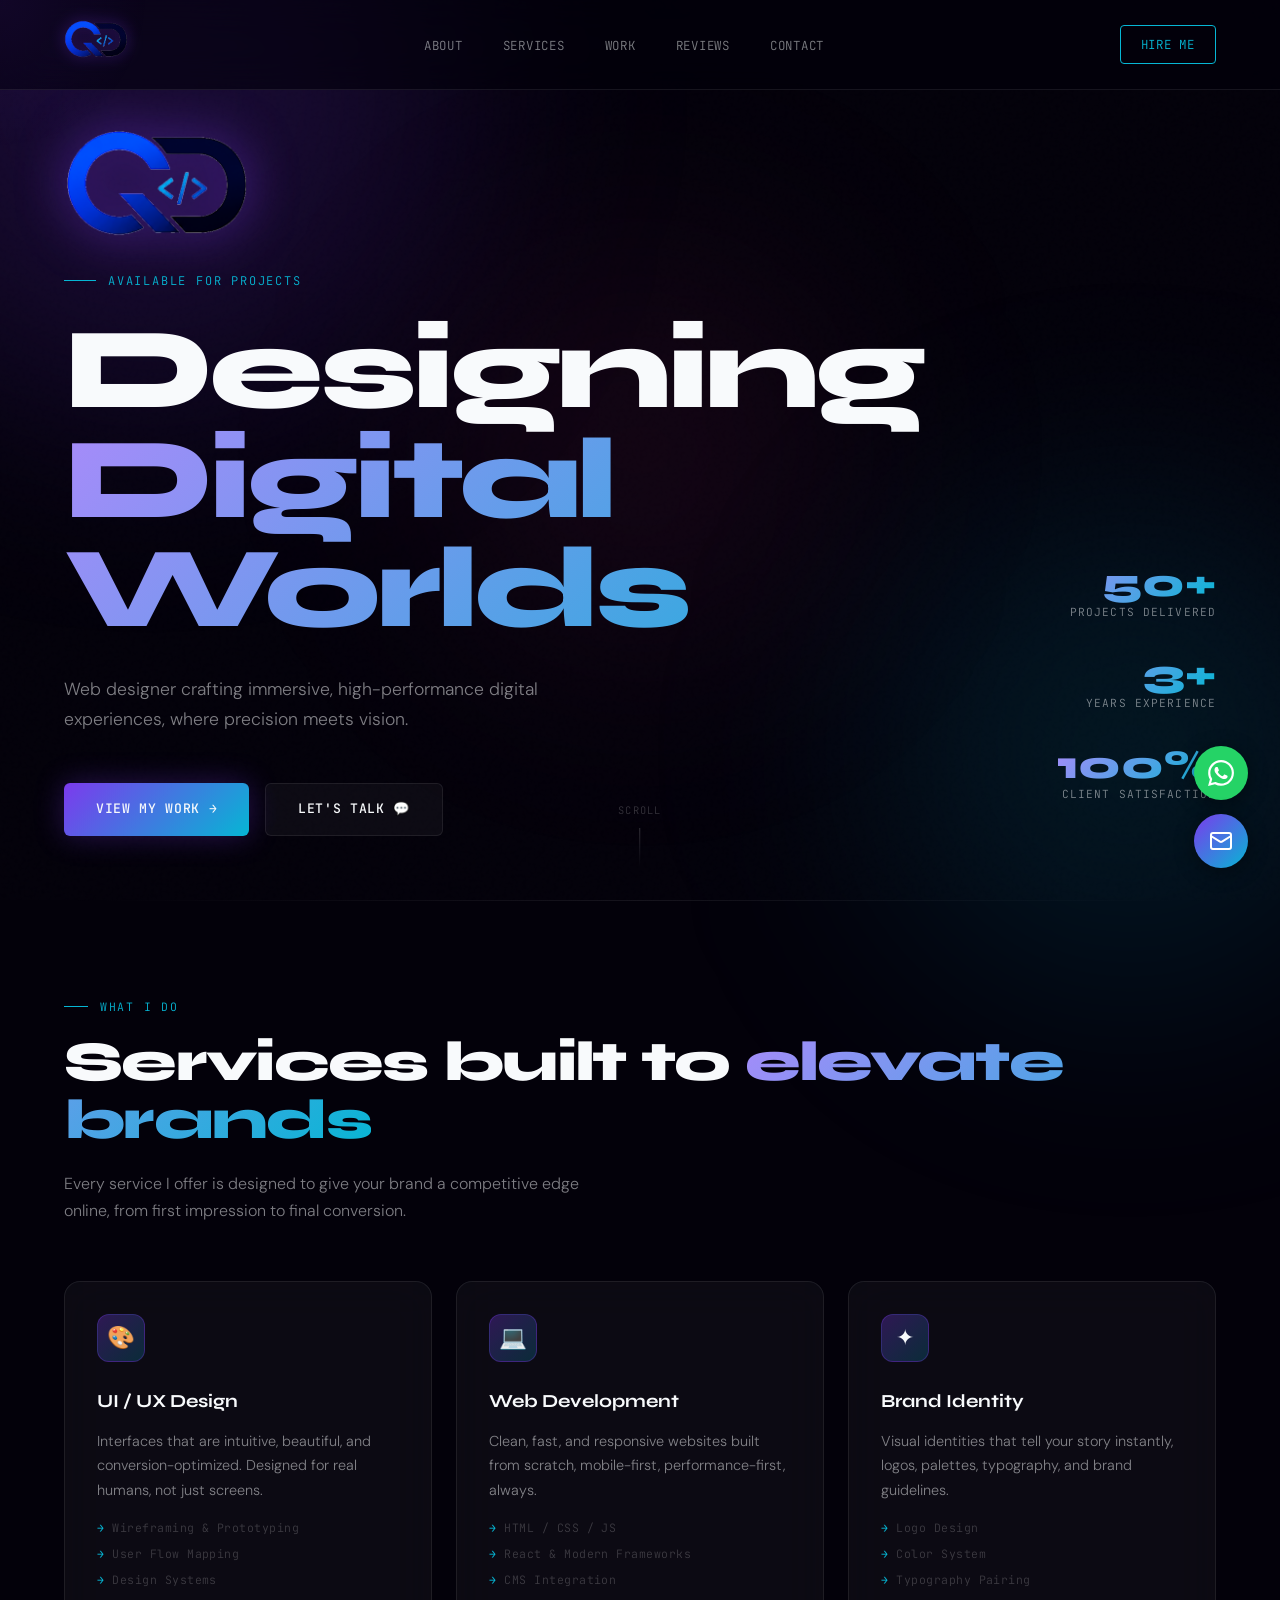
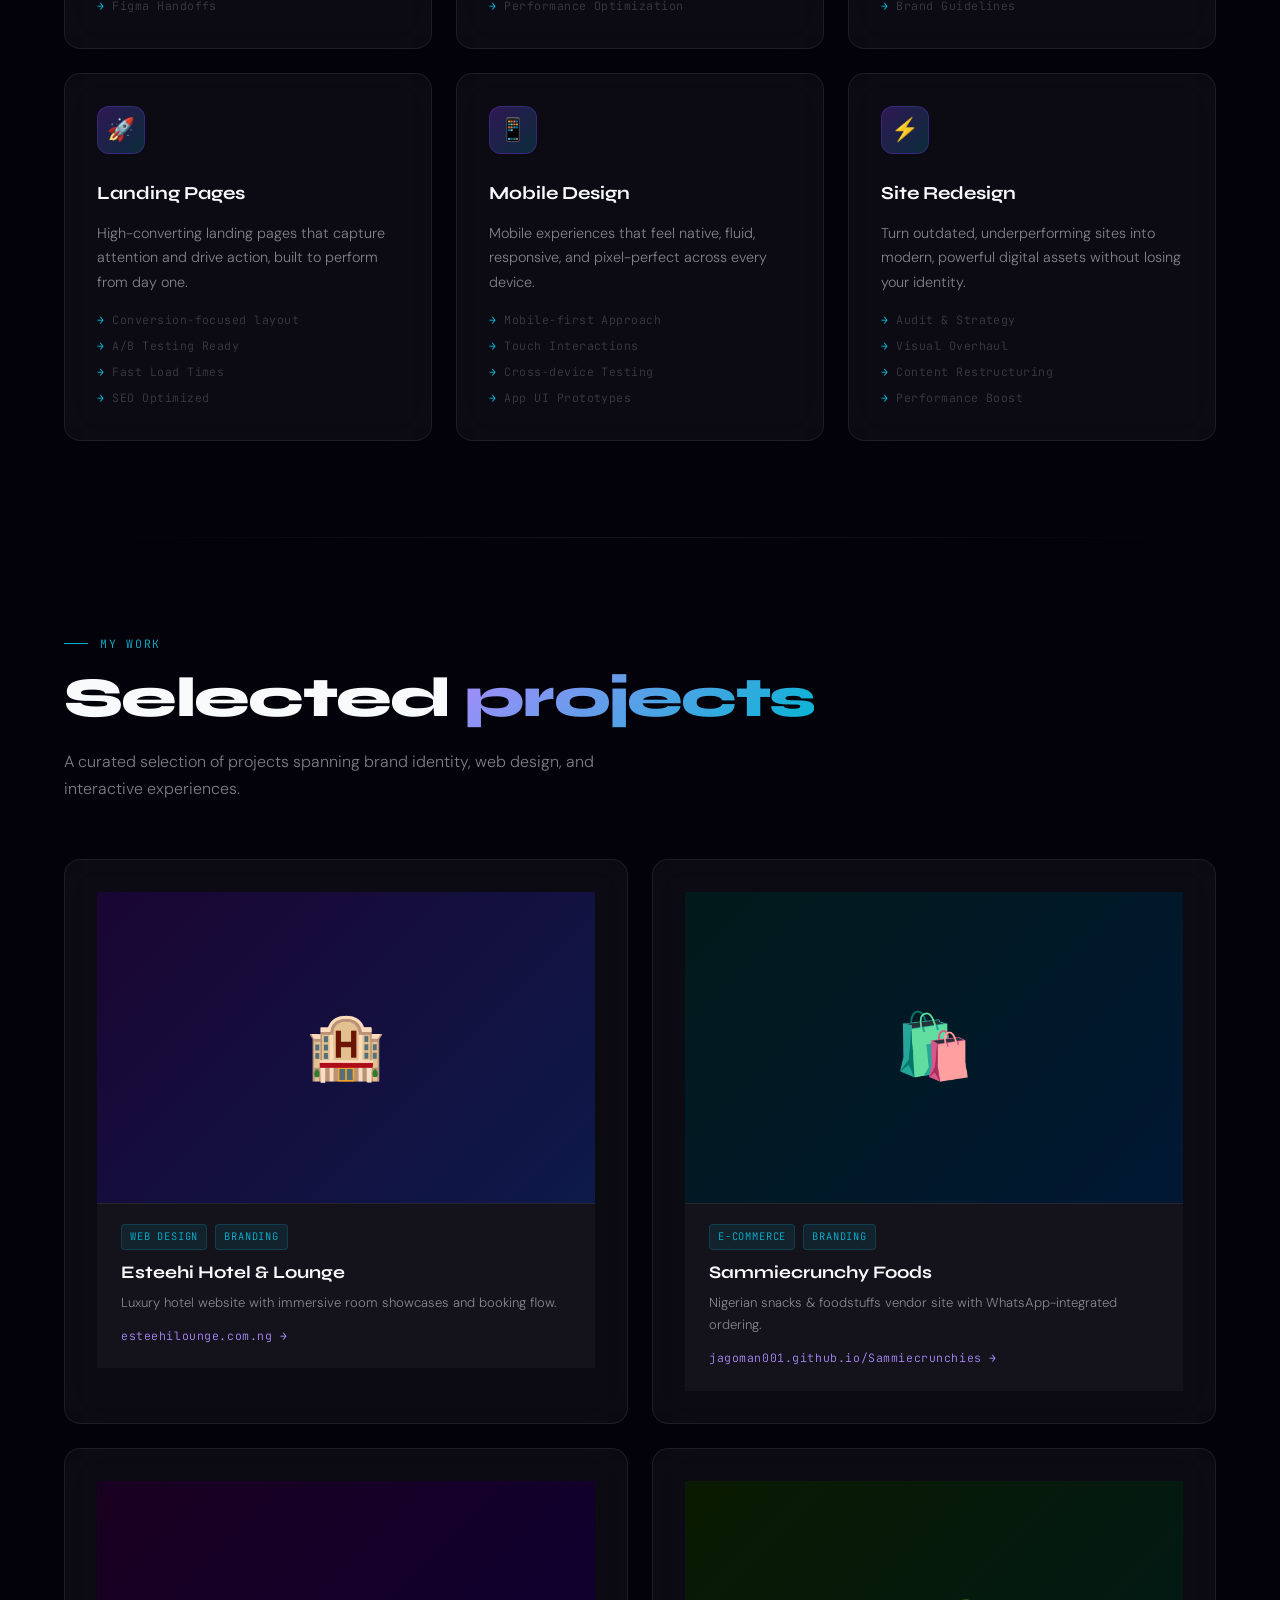
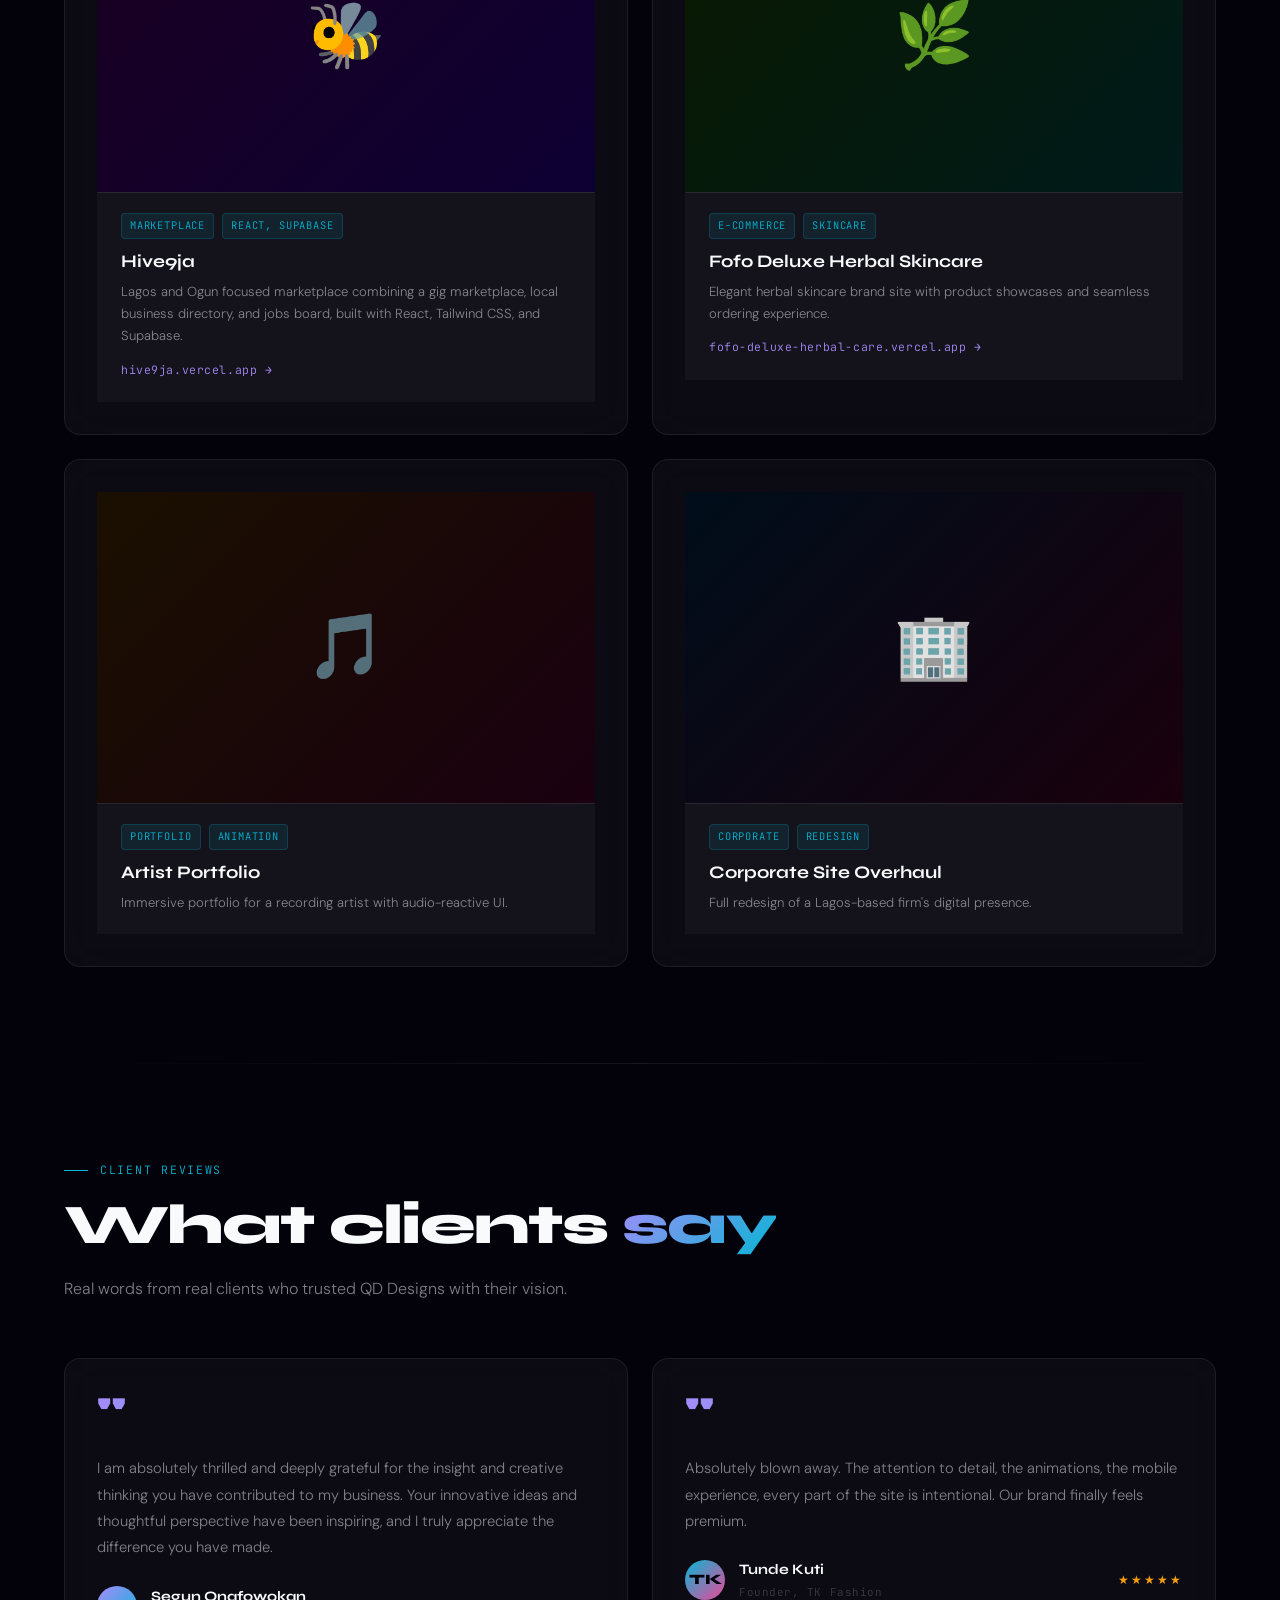
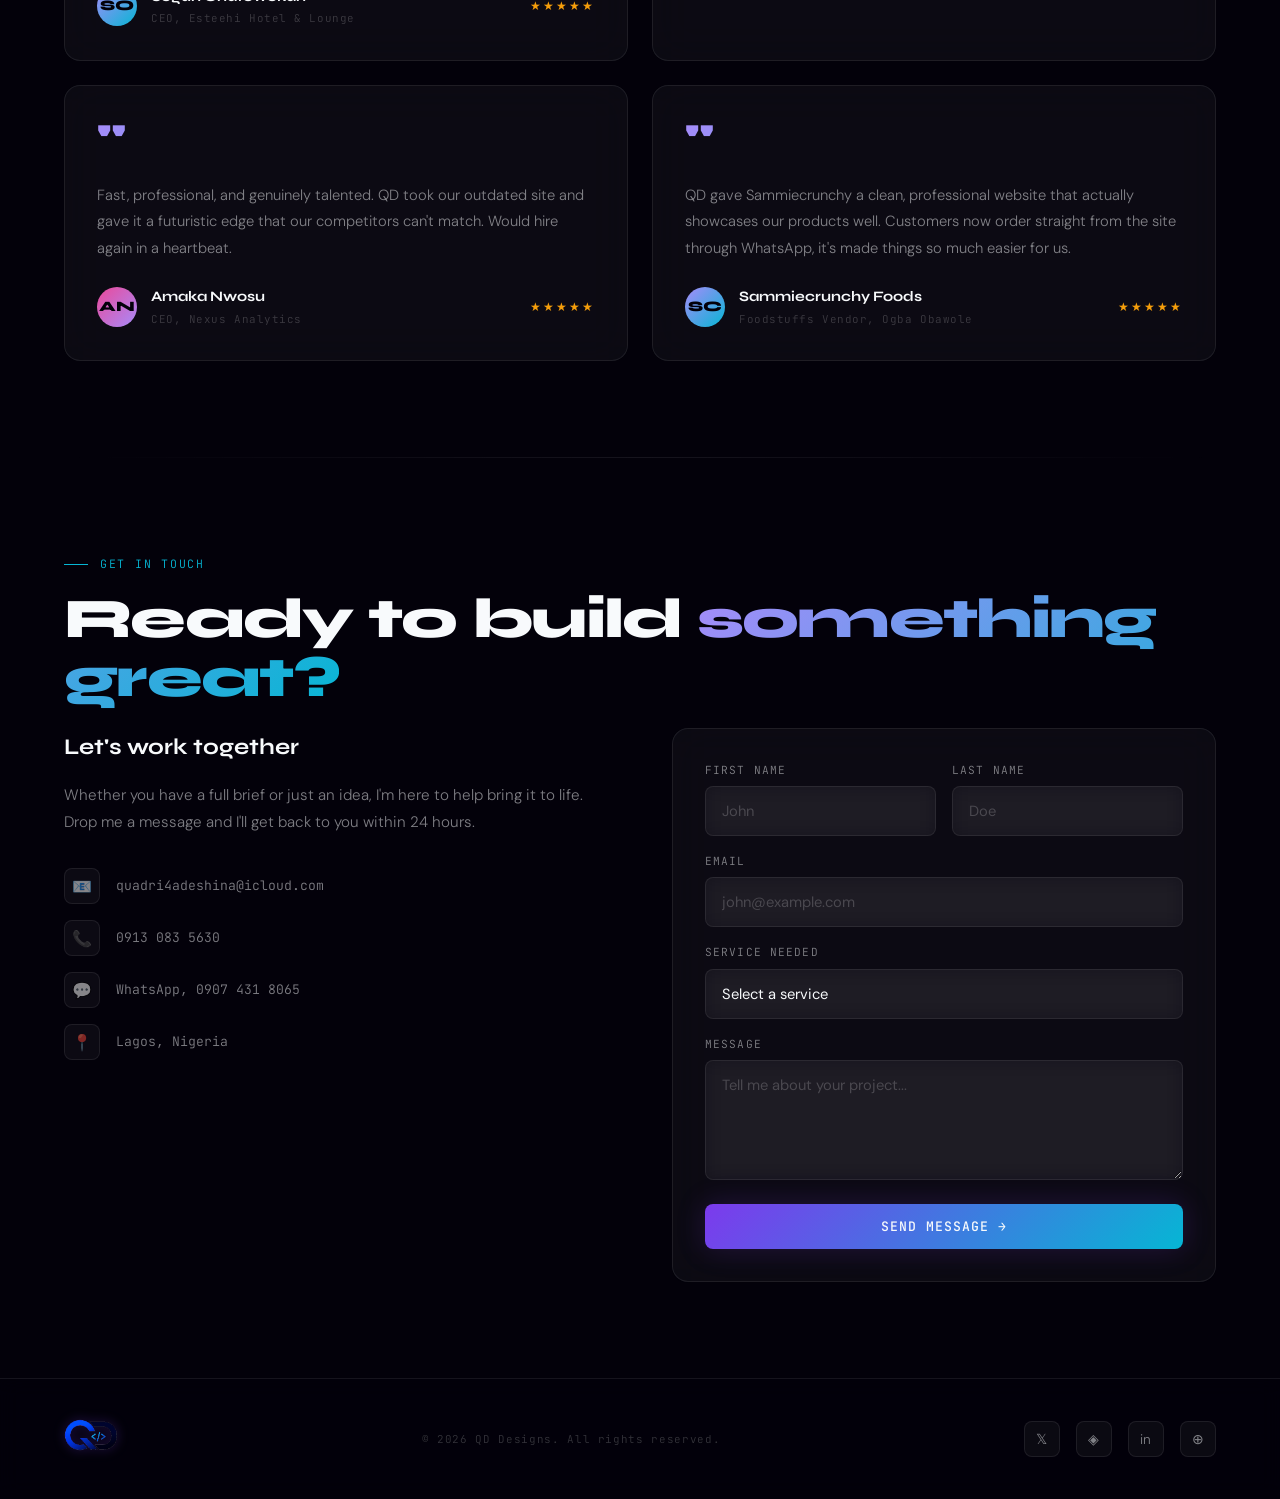
==== index.html @ 710a85cd "Add files via upload" ====
<!DOCTYPE html>
<html lang="en">
<head>
<meta charset="UTF-8"/>
<meta name="viewport" content="width=device-width, initial-scale=1.0"/>
<title>QD Designs, Web Designer</title>
<link rel="preconnect" href="https://fonts.googleapis.com"/>
<link rel="preconnect" href="https://fonts.gstatic.com" crossorigin/>
<link href="https://fonts.googleapis.com/css2?family=Syne:wght@400;600;700;800&family=DM+Sans:ital,wght@0,300;0,400;0,500;1,300&family=JetBrains+Mono:wght@400;500&display=swap" rel="stylesheet"/>

<style>
  :root {
    --void: #03010a;
    --deep: #0d0820;
    --glass: rgba(255,255,255,0.04);
    --glass-border: rgba(255,255,255,0.08);
    --glass-hover: rgba(255,255,255,0.08);
    --violet: #7c3aed;
    --violet-light: #a78bfa;
    --cyan: #06b6d4;
    --cyan-glow: rgba(6,182,212,0.3);
    --pink: #ec4899;
    --white: #f8fafc;
    --muted: rgba(248,250,252,0.5);
    --faint: rgba(248,250,252,0.2);
    --display: 'Syne', sans-serif;
    --body: 'DM Sans', sans-serif;
    --mono: 'JetBrains Mono', monospace;
  }

  *, *::before, *::after { box-sizing: border-box; margin: 0; padding: 0; }

  html { scroll-behavior: smooth; }

  body {
    background: var(--void);
    color: var(--white);
    font-family: var(--body);
    font-weight: 300;
    line-height: 1.7;
    overflow-x: hidden;
  }

  /* ── NOISE OVERLAY ── */
  body::before {
    content: '';
    position: fixed;
    inset: 0;
    background-image: url("data:image/svg+xml,%3Csvg viewBox='0 0 256 256' xmlns='http://www.w3.org/2000/svg'%3E%3Cfilter id='noise'%3E%3CfeTurbulence type='fractalNoise' baseFrequency='0.9' numOctaves='4' stitchTiles='stitch'/%3E%3C/filter%3E%3Crect width='100%25' height='100%25' filter='url(%23noise)' opacity='0.04'/%3E%3C/svg%3E");
    pointer-events: none;
    z-index: 0;
    opacity: 0.4;
  }

  /* ── AMBIENT ORBS ── */
  .orb {
    position: fixed;
    border-radius: 50%;
    filter: blur(120px);
    pointer-events: none;
    z-index: 0;
    animation: drift 20s ease-in-out infinite alternate;
  }
  .orb-1 { width: 600px; height: 600px; background: rgba(124,58,237,0.18); top: -200px; left: -150px; animation-delay: 0s; }
  .orb-2 { width: 500px; height: 500px; background: rgba(6,182,212,0.12); bottom: -100px; right: -100px; animation-delay: -7s; }
  .orb-3 { width: 400px; height: 400px; background: rgba(236,72,153,0.08); top: 50%; left: 50%; transform: translate(-50%,-50%); animation-delay: -14s; }

  @keyframes drift {
    0% { transform: translate(0,0) scale(1); }
    100% { transform: translate(40px, 60px) scale(1.08); }
  }

  /* ── NAV ── */
  nav {
    position: fixed;
    top: 0; left: 0; right: 0;
    z-index: 100;
    padding: 1.25rem 4rem;
    display: flex;
    align-items: center;
    justify-content: space-between;
    background: rgba(3,1,10,0.6);
    backdrop-filter: blur(20px);
    -webkit-backdrop-filter: blur(20px);
    border-bottom: 1px solid var(--glass-border);
    transition: background 0.3s;
  }

  .nav-logo {
    font-family: var(--display);
    font-weight: 800;
    font-size: 1.3rem;
    letter-spacing: -0.02em;
    background: linear-gradient(135deg, var(--violet-light), var(--cyan));
    -webkit-background-clip: text;
    -webkit-text-fill-color: transparent;
    background-clip: text;
  }

  .nav-links {
    display: flex;
    gap: 2.5rem;
    list-style: none;
  }

  .nav-links a {
    font-family: var(--mono);
    font-size: 0.78rem;
    color: var(--muted);
    text-decoration: none;
    letter-spacing: 0.06em;
    text-transform: uppercase;
    transition: color 0.2s;
    position: relative;
  }

  .nav-links a::after {
    content: '';
    position: absolute;
    bottom: -4px; left: 0; right: 0;
    height: 1px;
    background: var(--cyan);
    transform: scaleX(0);
    transition: transform 0.25s;
  }

  .nav-links a:hover { color: var(--white); }
  .nav-links a:hover::after { transform: scaleX(1); }

  .nav-cta {
    font-family: var(--mono);
    font-size: 0.78rem;
    letter-spacing: 0.06em;
    text-transform: uppercase;
    color: var(--cyan);
    border: 1px solid var(--cyan);
    padding: 0.5rem 1.25rem;
    border-radius: 4px;
    text-decoration: none;
    transition: background 0.2s, color 0.2s;
  }

  .nav-cta:hover { background: var(--cyan); color: var(--void); }

  .nav-hamburger { display: none; flex-direction: column; gap: 5px; cursor: pointer; }
  .nav-hamburger span { display: block; width: 24px; height: 2px; background: var(--white); border-radius: 2px; transition: 0.3s; }

  /* ── MOBILE NAV ── */
  .mobile-menu {
    display: none;
    position: fixed;
    inset: 0;
    background: rgba(3,1,10,0.97);
    backdrop-filter: blur(30px);
    z-index: 99;
    flex-direction: column;
    align-items: center;
    justify-content: center;
    gap: 2.5rem;
  }

  .mobile-menu.open { display: flex; }

  .mobile-menu a {
    font-family: var(--display);
    font-size: 2rem;
    font-weight: 700;
    color: var(--white);
    text-decoration: none;
    letter-spacing: -0.02em;
    transition: color 0.2s;
  }

  .mobile-menu a:hover { color: var(--cyan); }

  .mobile-close {
    position: absolute;
    top: 1.5rem; right: 2rem;
    font-size: 2rem;
    color: var(--muted);
    cursor: pointer;
    background: none;
    border: none;
    font-family: var(--body);
  }

  /* ── HERO ── */
  #hero {
    position: relative;
    min-height: 100vh;
    display: flex;
    align-items: center;
    padding: 8rem 4rem 4rem;
    z-index: 1;
  }

  .hero-inner {
    max-width: 1200px;
    margin: 0 auto;
    width: 100%;
  }

  .hero-eyebrow {
    font-family: var(--mono);
    font-size: 0.75rem;
    letter-spacing: 0.15em;
    text-transform: uppercase;
    color: var(--cyan);
    margin-bottom: 1.5rem;
    display: flex;
    align-items: center;
    gap: 0.75rem;
    opacity: 0;
    animation: fadeUp 0.8s 0.2s forwards;
  }

  .hero-eyebrow::before {
    content: '';
    display: block;
    width: 32px; height: 1px;
    background: var(--cyan);
  }

  .hero-title {
    font-family: var(--display);
    font-size: clamp(3.5rem, 9vw, 8rem);
    font-weight: 800;
    line-height: 0.95;
    letter-spacing: -0.04em;
    margin-bottom: 2rem;
    opacity: 0;
    animation: fadeUp 0.8s 0.4s forwards;
  }

  .hero-title .line-1 { display: block; color: var(--white); }
  .hero-title .line-2 {
    display: block;
    background: linear-gradient(135deg, var(--violet-light) 0%, var(--cyan) 50%, var(--pink) 100%);
    -webkit-background-clip: text;
    -webkit-text-fill-color: transparent;
    background-clip: text;
    background-size: 200% auto;
    animation: gradShift 4s ease-in-out infinite alternate, fadeUp 0.8s 0.4s forwards;
  }

  @keyframes gradShift {
    0% { background-position: 0% 50%; }
    100% { background-position: 100% 50%; }
  }

  .hero-sub {
    font-size: 1.1rem;
    color: var(--muted);
    max-width: 520px;
    margin-bottom: 3rem;
    font-weight: 300;
    opacity: 0;
    animation: fadeUp 0.8s 0.6s forwards;
  }

  .hero-actions {
    display: flex;
    gap: 1rem;
    flex-wrap: wrap;
    opacity: 0;
    animation: fadeUp 0.8s 0.8s forwards;
  }

  .btn-primary {
    display: inline-flex;
    align-items: center;
    gap: 0.5rem;
    padding: 0.875rem 2rem;
    background: linear-gradient(135deg, var(--violet), var(--cyan));
    color: var(--white);
    font-family: var(--mono);
    font-size: 0.82rem;
    font-weight: 500;
    letter-spacing: 0.05em;
    text-transform: uppercase;
    text-decoration: none;
    border-radius: 6px;
    position: relative;
    overflow: hidden;
    transition: transform 0.2s, box-shadow 0.2s;
    box-shadow: 0 0 30px rgba(124,58,237,0.3);
  }

  .btn-primary:hover {
    transform: translateY(-2px);
    box-shadow: 0 0 50px rgba(124,58,237,0.5);
  }

  .btn-secondary {
    display: inline-flex;
    align-items: center;
    gap: 0.5rem;
    padding: 0.875rem 2rem;
    background: var(--glass);
    color: var(--white);
    font-family: var(--mono);
    font-size: 0.82rem;
    font-weight: 500;
    letter-spacing: 0.05em;
    text-transform: uppercase;
    text-decoration: none;
    border-radius: 6px;
    border: 1px solid var(--glass-border);
    backdrop-filter: blur(10px);
    transition: background 0.2s, border-color 0.2s, transform 0.2s;
  }

  .btn-secondary:hover {
    background: var(--glass-hover);
    border-color: var(--violet-light);
    transform: translateY(-2px);
  }

  /* Hero stats */
  .hero-stats {
    position: absolute;
    right: 4rem;
    bottom: 6rem;
    display: flex;
    flex-direction: column;
    gap: 2rem;
    opacity: 0;
    animation: fadeUp 0.8s 1s forwards;
  }

  .stat {
    text-align: right;
  }

  .stat-number {
    font-family: var(--display);
    font-size: 2.5rem;
    font-weight: 800;
    line-height: 1;
    background: linear-gradient(135deg, var(--violet-light), var(--cyan));
    -webkit-background-clip: text;
    -webkit-text-fill-color: transparent;
    background-clip: text;
  }

  .stat-label {
    font-family: var(--mono);
    font-size: 0.7rem;
    letter-spacing: 0.1em;
    text-transform: uppercase;
    color: var(--muted);
  }

  /* Scroll indicator */
  .scroll-hint {
    position: absolute;
    bottom: 2rem;
    left: 50%;
    transform: translateX(-50%);
    display: flex;
    flex-direction: column;
    align-items: center;
    gap: 0.5rem;
    font-family: var(--mono);
    font-size: 0.65rem;
    letter-spacing: 0.12em;
    text-transform: uppercase;
    color: var(--faint);
    animation: bounce 2s ease-in-out infinite;
  }

  .scroll-hint::after {
    content: '';
    width: 1px;
    height: 40px;
    background: linear-gradient(to bottom, var(--faint), transparent);
  }

  @keyframes bounce {
    0%, 100% { transform: translateX(-50%) translateY(0); }
    50% { transform: translateX(-50%) translateY(6px); }
  }

  @keyframes fadeUp {
    from { opacity: 0; transform: translateY(24px); }
    to { opacity: 1; transform: translateY(0); }
  }

  /* ── SECTION BASE ── */
  section {
    position: relative;
    z-index: 1;
    padding: 6rem 4rem;
  }

  .section-inner {
    max-width: 1200px;
    margin: 0 auto;
  }

  .section-label {
    font-family: var(--mono);
    font-size: 0.72rem;
    letter-spacing: 0.15em;
    text-transform: uppercase;
    color: var(--cyan);
    margin-bottom: 1rem;
    display: flex;
    align-items: center;
    gap: 0.75rem;
  }

  .section-label::before {
    content: '';
    display: block;
    width: 24px; height: 1px;
    background: var(--cyan);
  }

  .section-title {
    font-family: var(--display);
    font-size: clamp(2rem, 5vw, 3.5rem);
    font-weight: 800;
    line-height: 1.05;
    letter-spacing: -0.03em;
    margin-bottom: 1.25rem;
  }

  .section-title span {
    background: linear-gradient(135deg, var(--violet-light), var(--cyan));
    -webkit-background-clip: text;
    -webkit-text-fill-color: transparent;
    background-clip: text;
  }

  .section-desc {
    color: var(--muted);
    max-width: 540px;
    font-size: 1rem;
    margin-bottom: 3.5rem;
  }

  /* ── GLASS CARD ── */
  .glass-card {
    background: var(--glass);
    border: 1px solid var(--glass-border);
    border-radius: 16px;
    backdrop-filter: blur(20px);
    -webkit-backdrop-filter: blur(20px);
    padding: 2rem;
    transition: border-color 0.3s, transform 0.3s, box-shadow 0.3s;
  }

  .glass-card:hover {
    border-color: rgba(124,58,237,0.4);
    transform: translateY(-4px);
    box-shadow: 0 20px 60px rgba(124,58,237,0.1);
  }

  /* ── ABOUT ── */
  #about .about-grid {
    display: grid;
    grid-template-columns: 1fr 1fr;
    gap: 4rem;
    align-items: center;
  }

  .about-visual {
    position: relative;
  }

  .about-frame {
    width: 100%;
    aspect-ratio: 4/5;
    border-radius: 20px;
    background: linear-gradient(135deg, rgba(124,58,237,0.2), rgba(6,182,212,0.1));
    border: 1px solid var(--glass-border);
    display: flex;
    align-items: center;
    justify-content: center;
    font-family: var(--display);
    font-size: 6rem;
    font-weight: 800;
    color: rgba(255,255,255,0.05);
    letter-spacing: -0.05em;
    position: relative;
    overflow: hidden;
  }

  .about-frame::before {
    content: '';
    position: absolute;
    inset: 0;
    background: linear-gradient(135deg, transparent 40%, rgba(124,58,237,0.1));
  }

  .about-frame-inner {
    position: relative;
    z-index: 1;
    text-align: center;
  }

  .about-frame-name {
    font-family: var(--display);
    font-size: 1.5rem;
    font-weight: 800;
    background: linear-gradient(135deg, var(--violet-light), var(--cyan));
    -webkit-background-clip: text;
    -webkit-text-fill-color: transparent;
    background-clip: text;
  }

  .about-frame-role {
    font-family: var(--mono);
    font-size: 0.72rem;
    color: var(--muted);
    letter-spacing: 0.1em;
    text-transform: uppercase;
    margin-top: 0.5rem;
  }

  .about-badge {
    position: absolute;
    bottom: -1rem; right: -1rem;
    background: linear-gradient(135deg, var(--violet), var(--cyan));
    border-radius: 12px;
    padding: 1rem 1.5rem;
    font-family: var(--display);
    font-weight: 700;
    font-size: 0.9rem;
    box-shadow: 0 10px 40px rgba(124,58,237,0.3);
  }

  .about-text p {
    color: var(--muted);
    margin-bottom: 1.25rem;
    font-size: 1rem;
  }

  .skills-grid {
    display: flex;
    flex-wrap: wrap;
    gap: 0.5rem;
    margin-top: 2rem;
  }

  .skill-tag {
    font-family: var(--mono);
    font-size: 0.72rem;
    letter-spacing: 0.06em;
    color: var(--violet-light);
    border: 1px solid rgba(167,139,250,0.3);
    border-radius: 4px;
    padding: 0.3rem 0.75rem;
    background: rgba(124,58,237,0.08);
    transition: background 0.2s, border-color 0.2s;
  }

  .skill-tag:hover {
    background: rgba(124,58,237,0.2);
    border-color: var(--violet-light);
  }

  /* ── SERVICES ── */
  #services .services-grid {
    display: grid;
    grid-template-columns: repeat(3, 1fr);
    gap: 1.5rem;
  }

  .service-card {
    padding: 2rem;
  }

  .service-icon {
    width: 48px; height: 48px;
    border-radius: 12px;
    background: linear-gradient(135deg, rgba(124,58,237,0.3), rgba(6,182,212,0.2));
    display: flex;
    align-items: center;
    justify-content: center;
    font-size: 1.4rem;
    margin-bottom: 1.5rem;
    border: 1px solid rgba(124,58,237,0.3);
  }

  .service-card h3 {
    font-family: var(--display);
    font-size: 1.15rem;
    font-weight: 700;
    margin-bottom: 0.75rem;
    color: var(--white);
  }

  .service-card p {
    color: var(--muted);
    font-size: 0.9rem;
    line-height: 1.7;
  }

  .service-card .service-list {
    list-style: none;
    margin-top: 1rem;
    display: flex;
    flex-direction: column;
    gap: 0.4rem;
  }

  .service-card .service-list li {
    font-family: var(--mono);
    font-size: 0.72rem;
    color: var(--faint);
    letter-spacing: 0.04em;
    display: flex;
    align-items: center;
    gap: 0.5rem;
  }

  .service-card .service-list li::before {
    content: '→';
    color: var(--cyan);
  }

  /* ── PROJECTS ── */
  #projects .projects-grid {
    display: grid;
    grid-template-columns: repeat(2, 1fr);
    gap: 1.5rem;
  }

  .project-card {
    border-radius: 16px;
    overflow: hidden;
    cursor: pointer;
    position: relative;
  }

  .project-thumb {
    width: 100%;
    aspect-ratio: 16/10;
    position: relative;
    overflow: hidden;
  }

  .project-thumb-bg {
    width: 100%;
    height: 100%;
    display: flex;
    align-items: center;
    justify-content: center;
    font-size: 4rem;
    transition: transform 0.4s ease;
  }

  .project-card:hover .project-thumb-bg {
    transform: scale(1.05);
  }

  .p1 { background: linear-gradient(135deg, #1a0533, #0d1a4a); }
  .p2 { background: linear-gradient(135deg, #001a1a, #001833); }
  .p3 { background: linear-gradient(135deg, #1a0020, #0d0033); }
  .p4 { background: linear-gradient(135deg, #0a1a00, #001a1a); }
  .p5 { background: linear-gradient(135deg, #1a1000, #1a0010); }
  .p6 { background: linear-gradient(135deg, #000d1a, #1a000d); }

  .project-overlay {
    position: absolute;
    inset: 0;
    background: linear-gradient(to top, rgba(3,1,10,0.95) 0%, transparent 60%);
    padding: 1.5rem;
    display: flex;
    flex-direction: column;
    justify-content: flex-end;
    opacity: 0;
    transition: opacity 0.3s;
  }

  .project-card:hover .project-overlay { opacity: 1; }

  .project-info {
    padding: 1.25rem 1.5rem;
    background: rgba(255,255,255,0.03);
    border-top: 1px solid var(--glass-border);
  }

  .project-tags {
    display: flex;
    gap: 0.5rem;
    flex-wrap: wrap;
    margin-bottom: 0.5rem;
  }

  .project-tag {
    font-family: var(--mono);
    font-size: 0.65rem;
    letter-spacing: 0.08em;
    text-transform: uppercase;
    color: var(--cyan);
    background: rgba(6,182,212,0.1);
    border: 1px solid rgba(6,182,212,0.2);
    border-radius: 4px;
    padding: 0.2rem 0.5rem;
  }

  .project-title {
    font-family: var(--display);
    font-size: 1.1rem;
    font-weight: 700;
    color: var(--white);
  }

  .project-desc {
    font-size: 0.82rem;
    color: var(--muted);
    margin-top: 0.25rem;
  }

  .project-link {
    display: inline-flex;
    align-items: center;
    gap: 0.4rem;
    margin-top: 0.75rem;
    font-family: var(--mono);
    font-size: 0.72rem;
    color: var(--violet-light);
    text-decoration: none;
    letter-spacing: 0.05em;
    transition: gap 0.2s;
  }

  .project-link:hover { gap: 0.75rem; }

  /* ── TESTIMONIALS ── */
  #testimonials .testi-grid {
    display: grid;
    grid-template-columns: repeat(2, 1fr);
    gap: 1.5rem;
  }

  .testi-card {
    padding: 2rem;
    position: relative;
  }

  .testi-quote {
    font-size: 3rem;
    line-height: 1;
    background: linear-gradient(135deg, var(--violet-light), var(--cyan));
    -webkit-background-clip: text;
    -webkit-text-fill-color: transparent;
    background-clip: text;
    margin-bottom: 1rem;
    font-family: var(--display);
    font-weight: 800;
  }

  .testi-text {
    font-size: 0.92rem;
    color: var(--muted);
    line-height: 1.8;
    margin-bottom: 1.5rem;
  }

  .testi-author {
    display: flex;
    align-items: center;
    gap: 0.875rem;
  }

  .testi-avatar {
    width: 40px; height: 40px;
    border-radius: 50%;
    display: flex;
    align-items: center;
    justify-content: center;
    font-family: var(--display);
    font-weight: 800;
    font-size: 0.9rem;
    color: var(--void);
    flex-shrink: 0;
  }

  .av1 { background: linear-gradient(135deg, var(--violet-light), var(--cyan)); }
  .av2 { background: linear-gradient(135deg, var(--cyan), var(--pink)); }
  .av3 { background: linear-gradient(135deg, var(--pink), var(--violet-light)); }

  .testi-name {
    font-family: var(--display);
    font-size: 0.9rem;
    font-weight: 700;
    color: var(--white);
  }

  .testi-role {
    font-family: var(--mono);
    font-size: 0.68rem;
    color: var(--faint);
    letter-spacing: 0.05em;
  }

  .stars {
    margin-left: auto;
    color: #f59e0b;
    font-size: 0.75rem;
    letter-spacing: 2px;
  }

  /* ── CONTACT ── */
  #contact .contact-grid {
    display: grid;
    grid-template-columns: 1fr 1fr;
    gap: 4rem;
    align-items: start;
  }

  .contact-info h3 {
    font-family: var(--display);
    font-size: 1.4rem;
    font-weight: 700;
    margin-bottom: 1rem;
  }

  .contact-info p {
    color: var(--muted);
    font-size: 0.95rem;
    line-height: 1.8;
    margin-bottom: 2rem;
  }

  .contact-links {
    display: flex;
    flex-direction: column;
    gap: 1rem;
  }

  .contact-link {
    display: flex;
    align-items: center;
    gap: 1rem;
    font-family: var(--mono);
    font-size: 0.82rem;
    color: var(--muted);
    text-decoration: none;
    transition: color 0.2s;
  }

  .contact-link:hover { color: var(--cyan); }

  .contact-link-icon {
    width: 36px; height: 36px;
    border-radius: 8px;
    background: var(--glass);
    border: 1px solid var(--glass-border);
    display: flex;
    align-items: center;
    justify-content: center;
    font-size: 1rem;
    flex-shrink: 0;
    transition: border-color 0.2s, background 0.2s;
  }

  .contact-link:hover .contact-link-icon {
    border-color: var(--cyan);
    background: rgba(6,182,212,0.1);
  }

  /* Form */
  .contact-form {
    display: flex;
    flex-direction: column;
    gap: 1rem;
  }

  .form-group {
    display: flex;
    flex-direction: column;
    gap: 0.4rem;
  }

  .form-group label {
    font-family: var(--mono);
    font-size: 0.7rem;
    letter-spacing: 0.1em;
    text-transform: uppercase;
    color: var(--muted);
  }

  .form-group input,
  .form-group textarea,
  .form-group select {
    background: var(--glass);
    border: 1px solid var(--glass-border);
    border-radius: 8px;
    padding: 0.875rem 1rem;
    color: var(--white);
    font-family: var(--body);
    font-size: 0.92rem;
    outline: none;
    transition: border-color 0.2s, background 0.2s;
    backdrop-filter: blur(10px);
    appearance: none;
    -webkit-appearance: none;
  }

  .form-group input::placeholder,
  .form-group textarea::placeholder {
    color: var(--faint);
  }

  .form-group input:focus,
  .form-group textarea:focus,
  .form-group select:focus {
    border-color: var(--violet-light);
    background: rgba(124,58,237,0.06);
  }

  .form-group textarea { resize: vertical; min-height: 120px; }

  .form-row { display: grid; grid-template-columns: 1fr 1fr; gap: 1rem; }

  .submit-btn {
    padding: 0.875rem 2rem;
    background: linear-gradient(135deg, var(--violet), var(--cyan));
    color: var(--white);
    font-family: var(--mono);
    font-size: 0.82rem;
    font-weight: 500;
    letter-spacing: 0.08em;
    text-transform: uppercase;
    border: none;
    border-radius: 8px;
    cursor: pointer;
    transition: opacity 0.2s, transform 0.2s, box-shadow 0.2s;
    box-shadow: 0 0 30px rgba(124,58,237,0.2);
    margin-top: 0.5rem;
  }

  .submit-btn:hover {
    opacity: 0.9;
    transform: translateY(-2px);
    box-shadow: 0 0 50px rgba(124,58,237,0.4);
  }

  /* ── FOOTER ── */
  footer {
    position: relative;
    z-index: 1;
    padding: 2.5rem 4rem;
    border-top: 1px solid var(--glass-border);
    display: flex;
    align-items: center;
    justify-content: space-between;
    background: rgba(3,1,10,0.5);
    backdrop-filter: blur(10px);
  }

  .footer-logo {
    font-family: var(--display);
    font-size: 1rem;
    font-weight: 800;
    background: linear-gradient(135deg, var(--violet-light), var(--cyan));
    -webkit-background-clip: text;
    -webkit-text-fill-color: transparent;
    background-clip: text;
  }

  .footer-copy {
    font-family: var(--mono);
    font-size: 0.68rem;
    color: var(--faint);
    letter-spacing: 0.06em;
  }

  .footer-socials {
    display: flex;
    gap: 1rem;
  }

  .footer-social {
    width: 36px; height: 36px;
    border-radius: 8px;
    background: var(--glass);
    border: 1px solid var(--glass-border);
    display: flex;
    align-items: center;
    justify-content: center;
    font-size: 0.85rem;
    color: var(--muted);
    text-decoration: none;
    transition: border-color 0.2s, color 0.2s, background 0.2s;
  }

  .footer-social:hover {
    border-color: var(--violet-light);
    color: var(--violet-light);
    background: rgba(124,58,237,0.1);
  }

  /* ── DIVIDER ── */
  .section-divider {
    height: 1px;
    background: linear-gradient(to right, transparent, var(--glass-border), transparent);
    margin: 0 4rem;
    position: relative;
    z-index: 1;
  }

  /* ── SCROLL REVEAL ── */
  .reveal {
    opacity: 0;
    transform: translateY(30px);
    transition: opacity 0.7s ease, transform 0.7s ease;
  }

  .reveal.visible {
    opacity: 1;
    transform: translateY(0);
  }

  .reveal-delay-1 { transition-delay: 0.1s; }
  .reveal-delay-2 { transition-delay: 0.2s; }
  .reveal-delay-3 { transition-delay: 0.3s; }

  /* ── CURSOR GLOW (desktop) ── */
  .cursor-glow {
    pointer-events: none;
    position: fixed;
    width: 300px; height: 300px;
    border-radius: 50%;
    background: radial-gradient(circle, rgba(124,58,237,0.08), transparent 70%);
    transform: translate(-50%, -50%);
    z-index: 9999;
    transition: left 0.08s, top 0.08s;
  }

  /* ── RESPONSIVE ── */
  @media (max-width: 900px) {
    nav { padding: 1.25rem 2rem; }
    .nav-links, .nav-cta { display: none; }
    .nav-hamburger { display: flex; }

    section { padding: 4rem 2rem; }
    .section-divider { margin: 0 2rem; }
    footer { padding: 2rem; flex-direction: column; gap: 1rem; text-align: center; }

    #hero { padding: 7rem 2rem 10rem; }
    .hero-stats { display: none; }
    .hero-actions { flex-direction: column; }
    .btn-primary, .btn-secondary { justify-content: center; }

    #about .about-grid { grid-template-columns: 1fr; gap: 2.5rem; }
    .about-frame { aspect-ratio: 3/2; }

    #services .services-grid { grid-template-columns: 1fr; }
    #projects .projects-grid { grid-template-columns: 1fr; }
    #testimonials .testi-grid { grid-template-columns: 1fr; }
    #contact .contact-grid { grid-template-columns: 1fr; gap: 2.5rem; }
    .form-row { grid-template-columns: 1fr; }
  }

  @media (prefers-reduced-motion: reduce) {
    *, .orb, .scroll-hint { animation: none !important; transition: none !important; }
    .reveal { opacity: 1; transform: none; }
  }

  /* ── FLOATING BUTTONS ── */
  .floating-btns {
    position: fixed;
    bottom: 2rem;
    right: 2rem;
    display: flex;
    flex-direction: column;
    gap: 0.875rem;
    z-index: 200;
  }

  .float-btn {
    width: 54px;
    height: 54px;
    border-radius: 50%;
    display: flex;
    align-items: center;
    justify-content: center;
    text-decoration: none;
    font-size: 1.4rem;
    box-shadow: 0 4px 20px rgba(0,0,0,0.4);
    transition: transform 0.25s, box-shadow 0.25s;
    position: relative;
  }

  .float-btn:hover {
    transform: scale(1.12) translateY(-3px);
    box-shadow: 0 8px 30px rgba(0,0,0,0.5);
  }

  .float-btn-wa {
    background: #25D366;
  }

  .float-btn-mail {
    background: linear-gradient(135deg, var(--violet), var(--cyan));
  }

  .float-tooltip {
    position: absolute;
    right: 64px;
    background: rgba(13,8,32,0.92);
    backdrop-filter: blur(10px);
    color: var(--white);
    font-family: var(--mono);
    font-size: 0.7rem;
    letter-spacing: 0.06em;
    white-space: nowrap;
    padding: 0.35rem 0.75rem;
    border-radius: 6px;
    border: 1px solid var(--glass-border);
    opacity: 0;
    pointer-events: none;
    transform: translateX(6px);
    transition: opacity 0.2s, transform 0.2s;
  }

  .float-btn:hover .float-tooltip {
    opacity: 1;
    transform: translateX(0);
  }

  @media (max-width: 900px) {
    .floating-btns { bottom: 1.5rem; right: 1.25rem; }
    .float-btn { width: 48px; height: 48px; font-size: 1.2rem; }
  }

</style>
</head>
<body>

<!-- Cursor glow -->
<div class="cursor-glow" id="cursorGlow"></div>

<!-- Ambient orbs -->
<div class="orb orb-1"></div>
<div class="orb orb-2"></div>
<div class="orb orb-3"></div>

<!-- ── NAV ── -->
<nav>
  <div class="nav-logo"><img src="[data-uri]" alt="QD Designs" style="height:38px;width:auto;filter:drop-shadow(0 0 8px rgba(124,58,237,0.4));"/></div>
  <ul class="nav-links">
    <li><a href="about.html">About</a></li>
    <li><a href="#services">Services</a></li>
    <li><a href="#projects">Work</a></li>
    <li><a href="#testimonials">Reviews</a></li>
    <li><a href="#contact">Contact</a></li>
  </ul>
  <a href="https://wa.me/qr/RO7ZAQZGWKZBG1" target="_blank" rel="noopener" class="nav-cta">Hire Me</a>
  <div class="nav-hamburger" id="hamburger" onclick="openMenu()">
    <span></span><span></span><span></span>
  </div>
</nav>

<!-- Mobile menu -->
<div class="mobile-menu" id="mobileMenu">
  <button class="mobile-close" onclick="closeMenu()">✕</button>
  <img src="[data-uri]" alt="QD Designs" style="height:60px;width:auto;margin-bottom:1rem;filter:drop-shadow(0 0 12px rgba(124,58,237,0.5));"/>
  <a href="about.html" onclick="closeMenu()">About</a>
  <a href="#services" onclick="closeMenu()">Services</a>
  <a href="#projects" onclick="closeMenu()">Work</a>
  <a href="#testimonials" onclick="closeMenu()">Reviews</a>
  <a href="https://wa.me/qr/RO7ZAQZGWKZBG1" target="_blank" rel="noopener" onclick="closeMenu()" style="color:var(--cyan)">Hire Me →</a>
</div>

<!-- ── HERO ── -->
<section id="hero">
  <div class="hero-inner">
    <img src="[data-uri]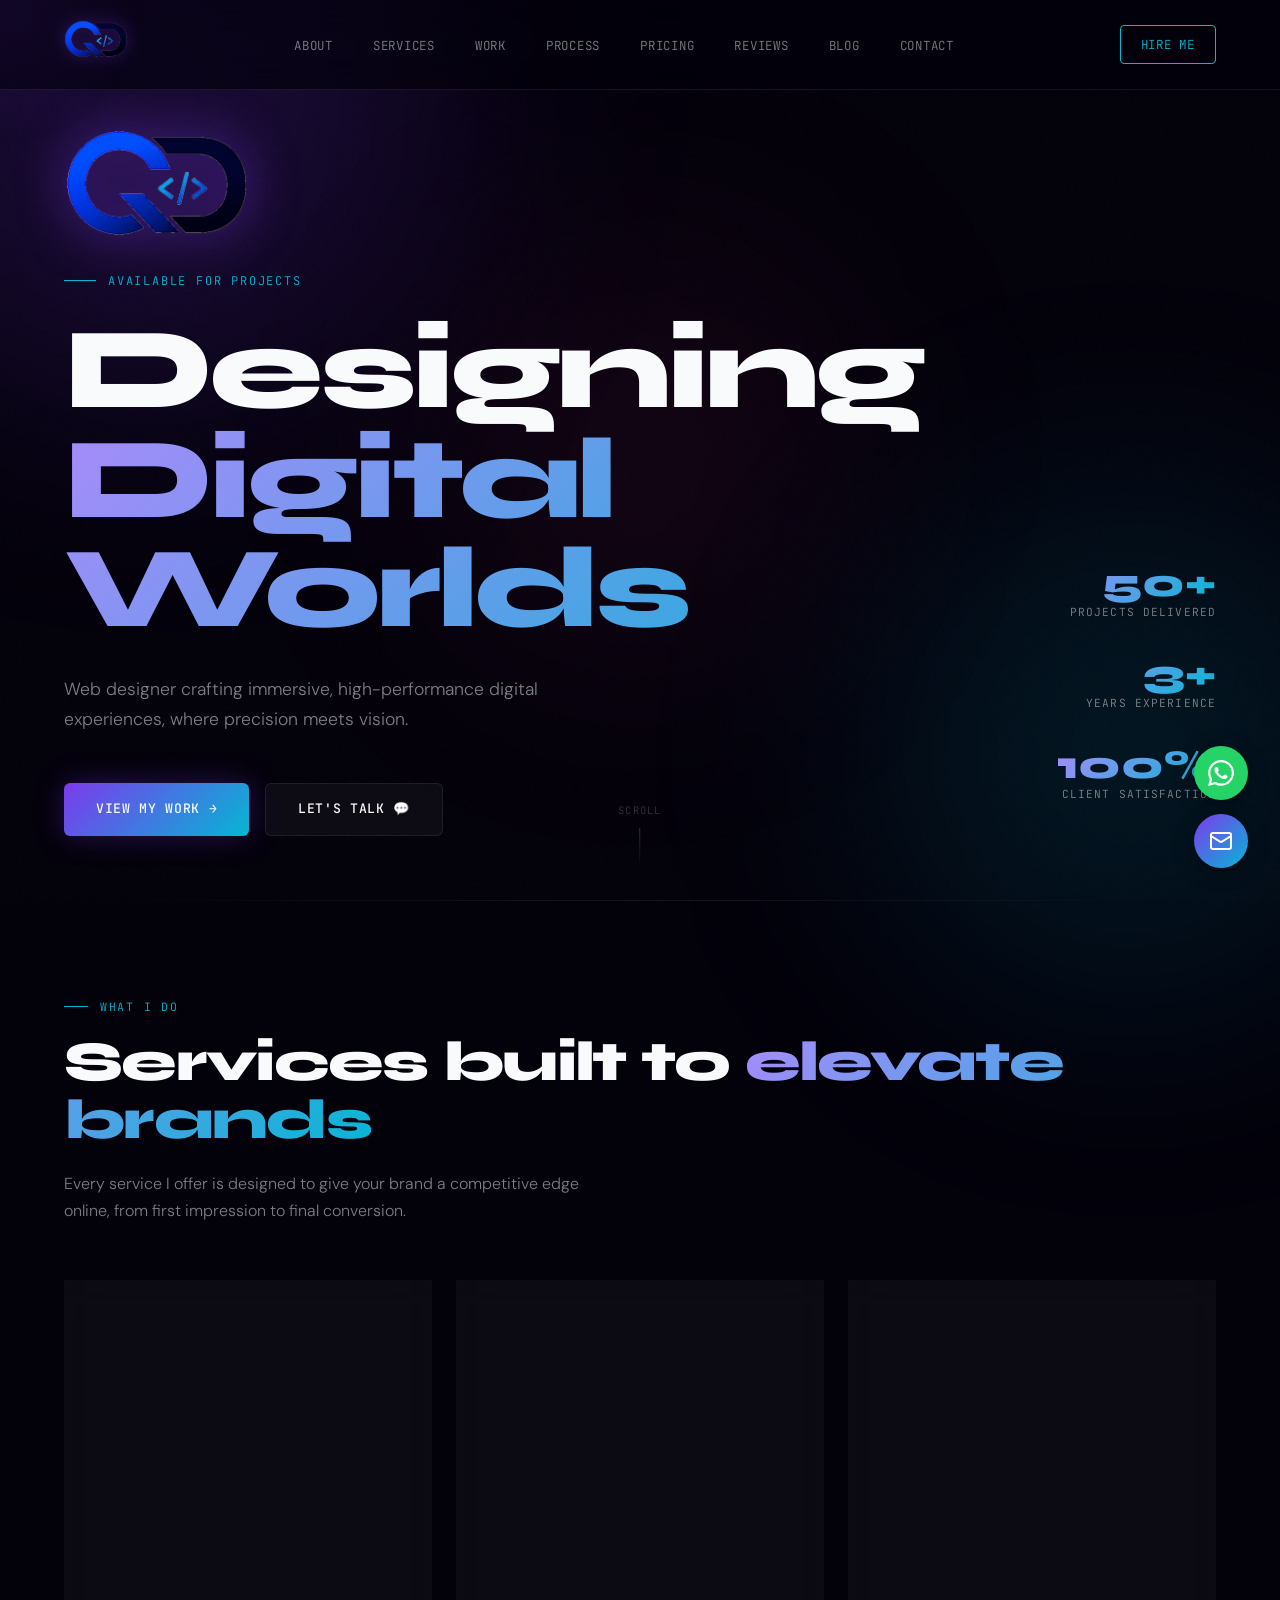
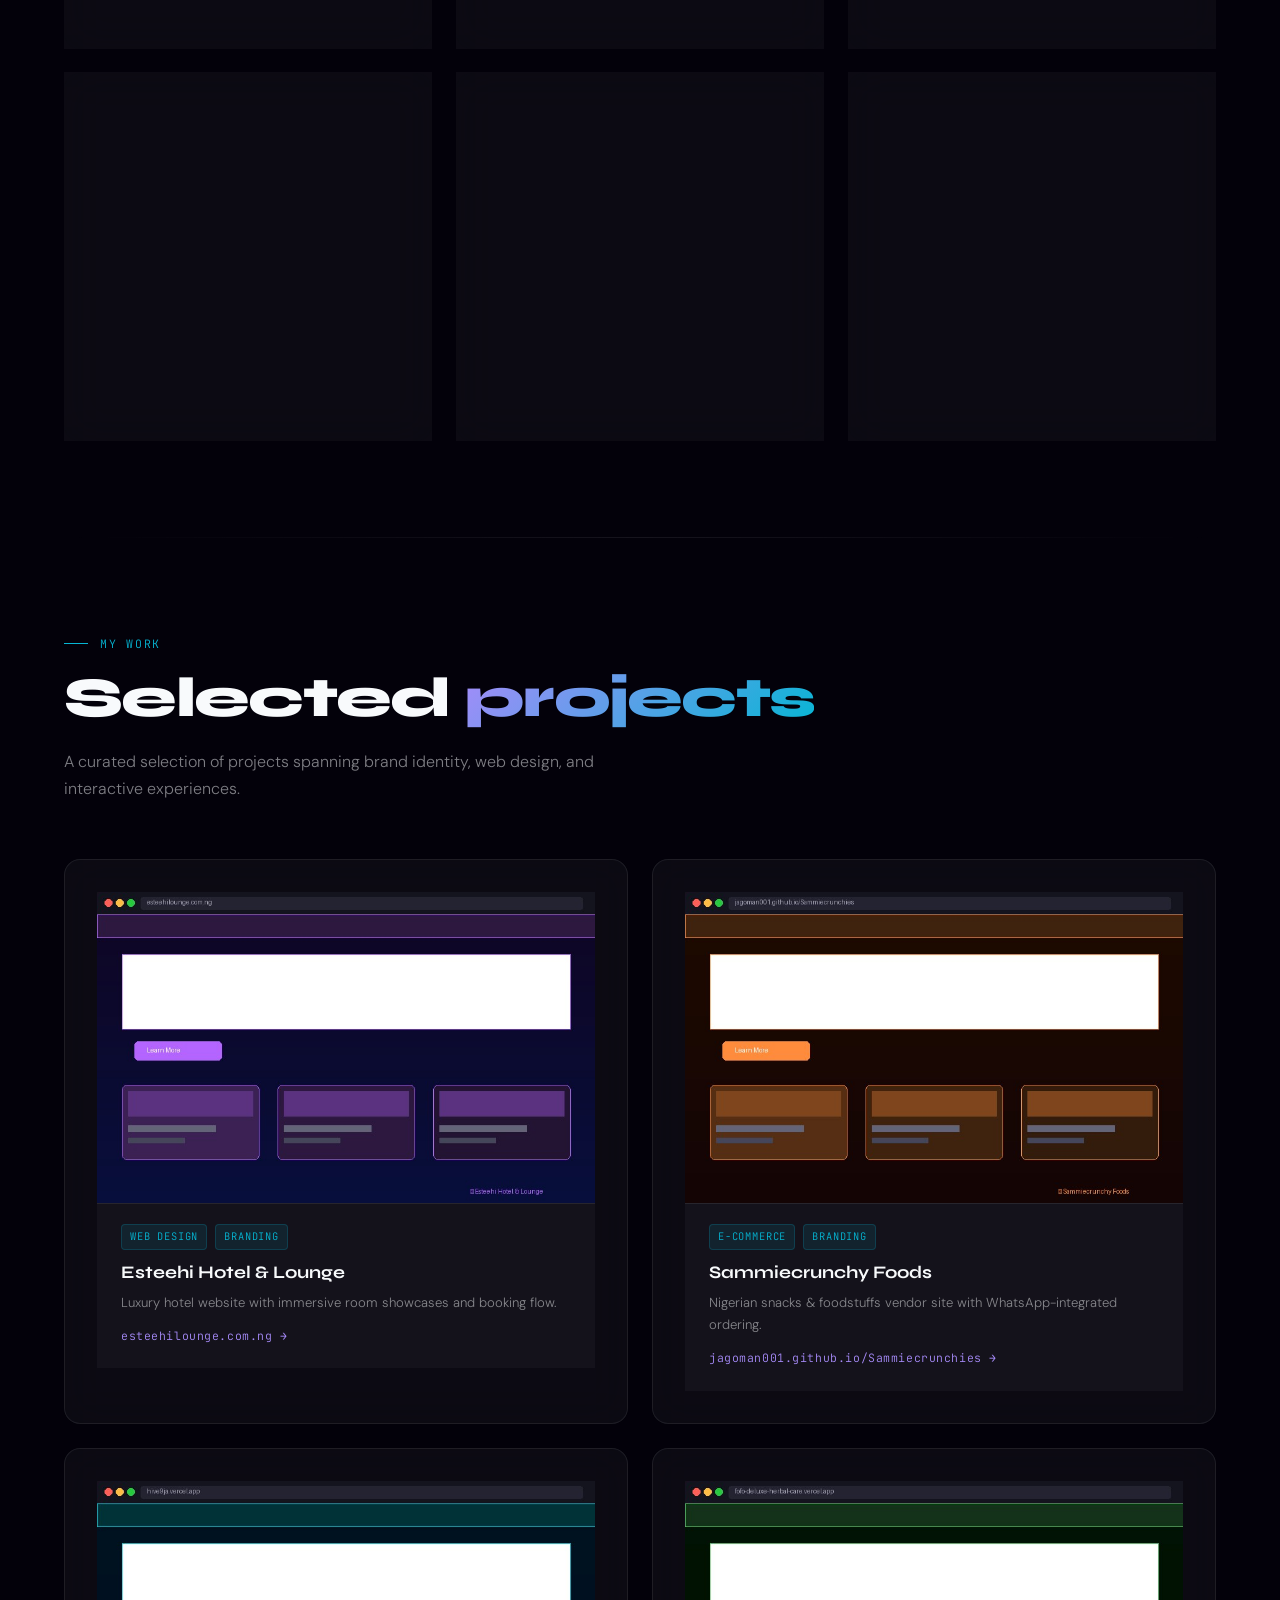
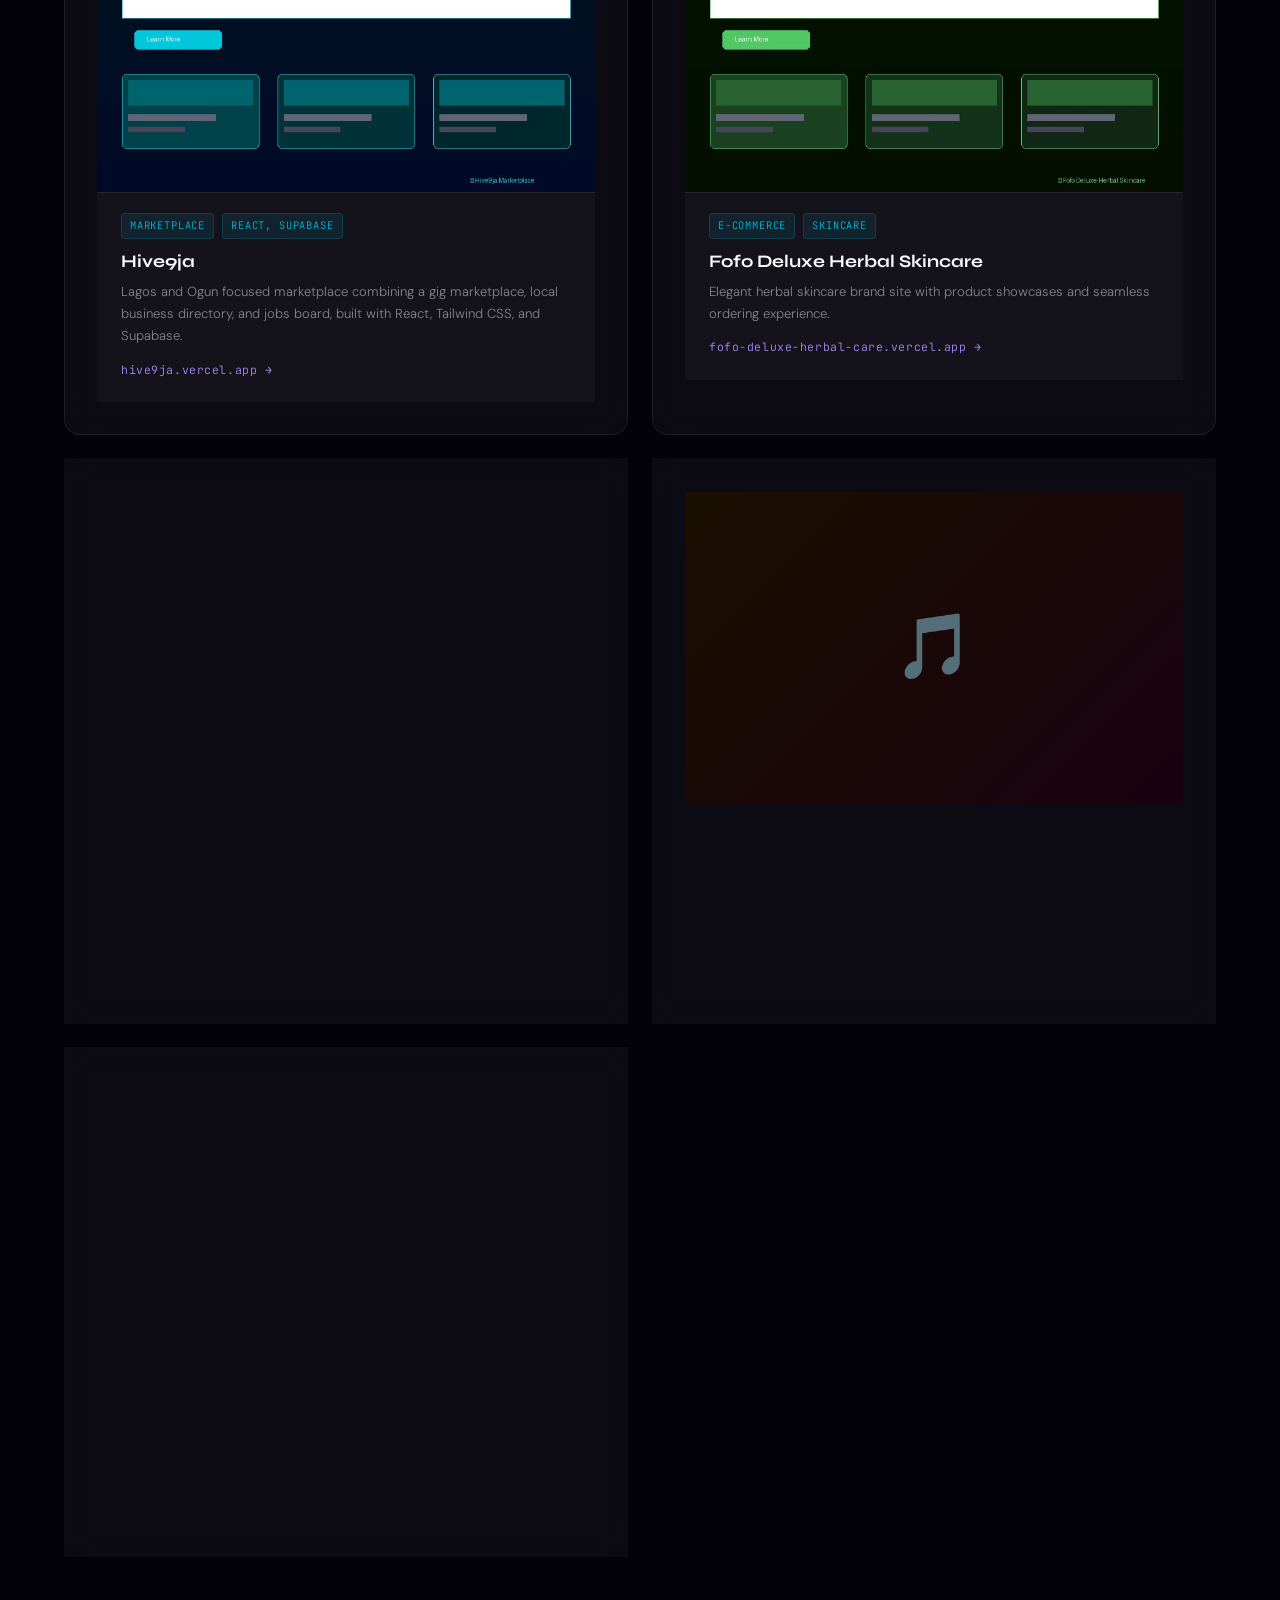
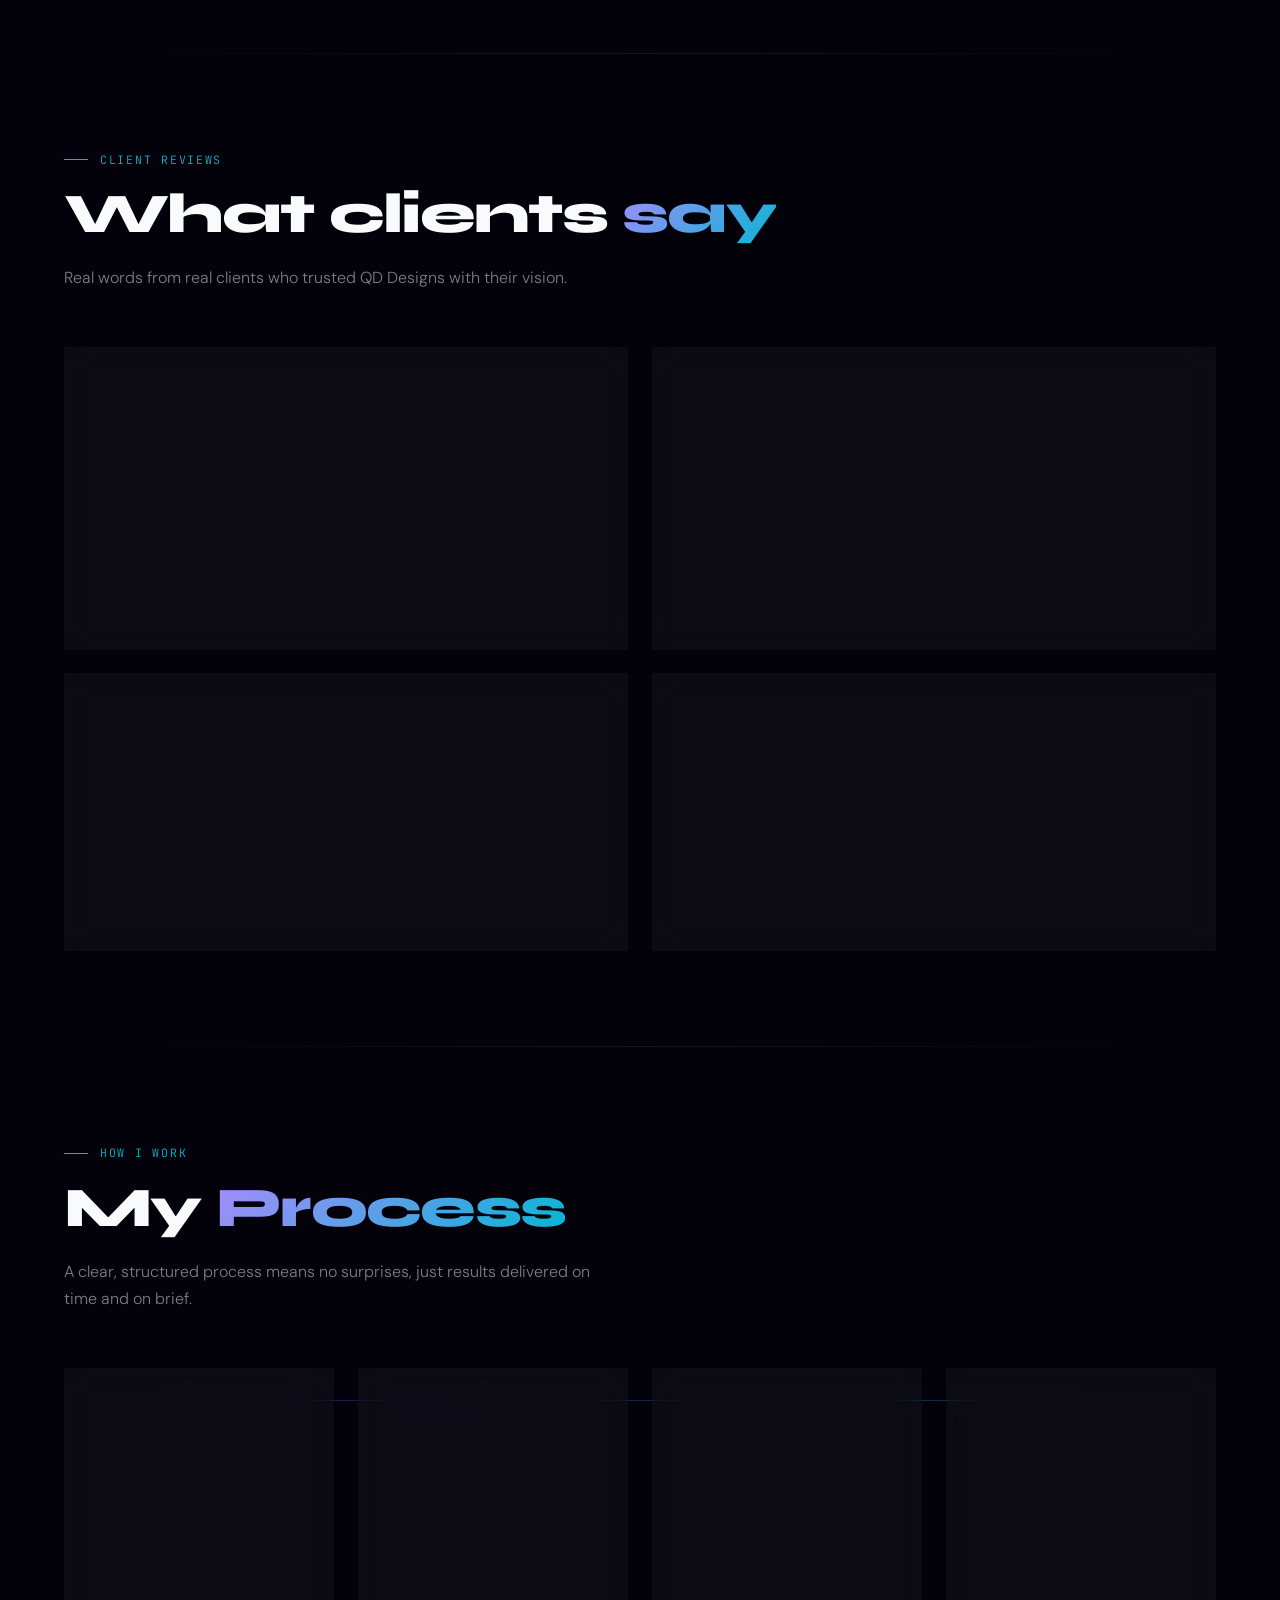
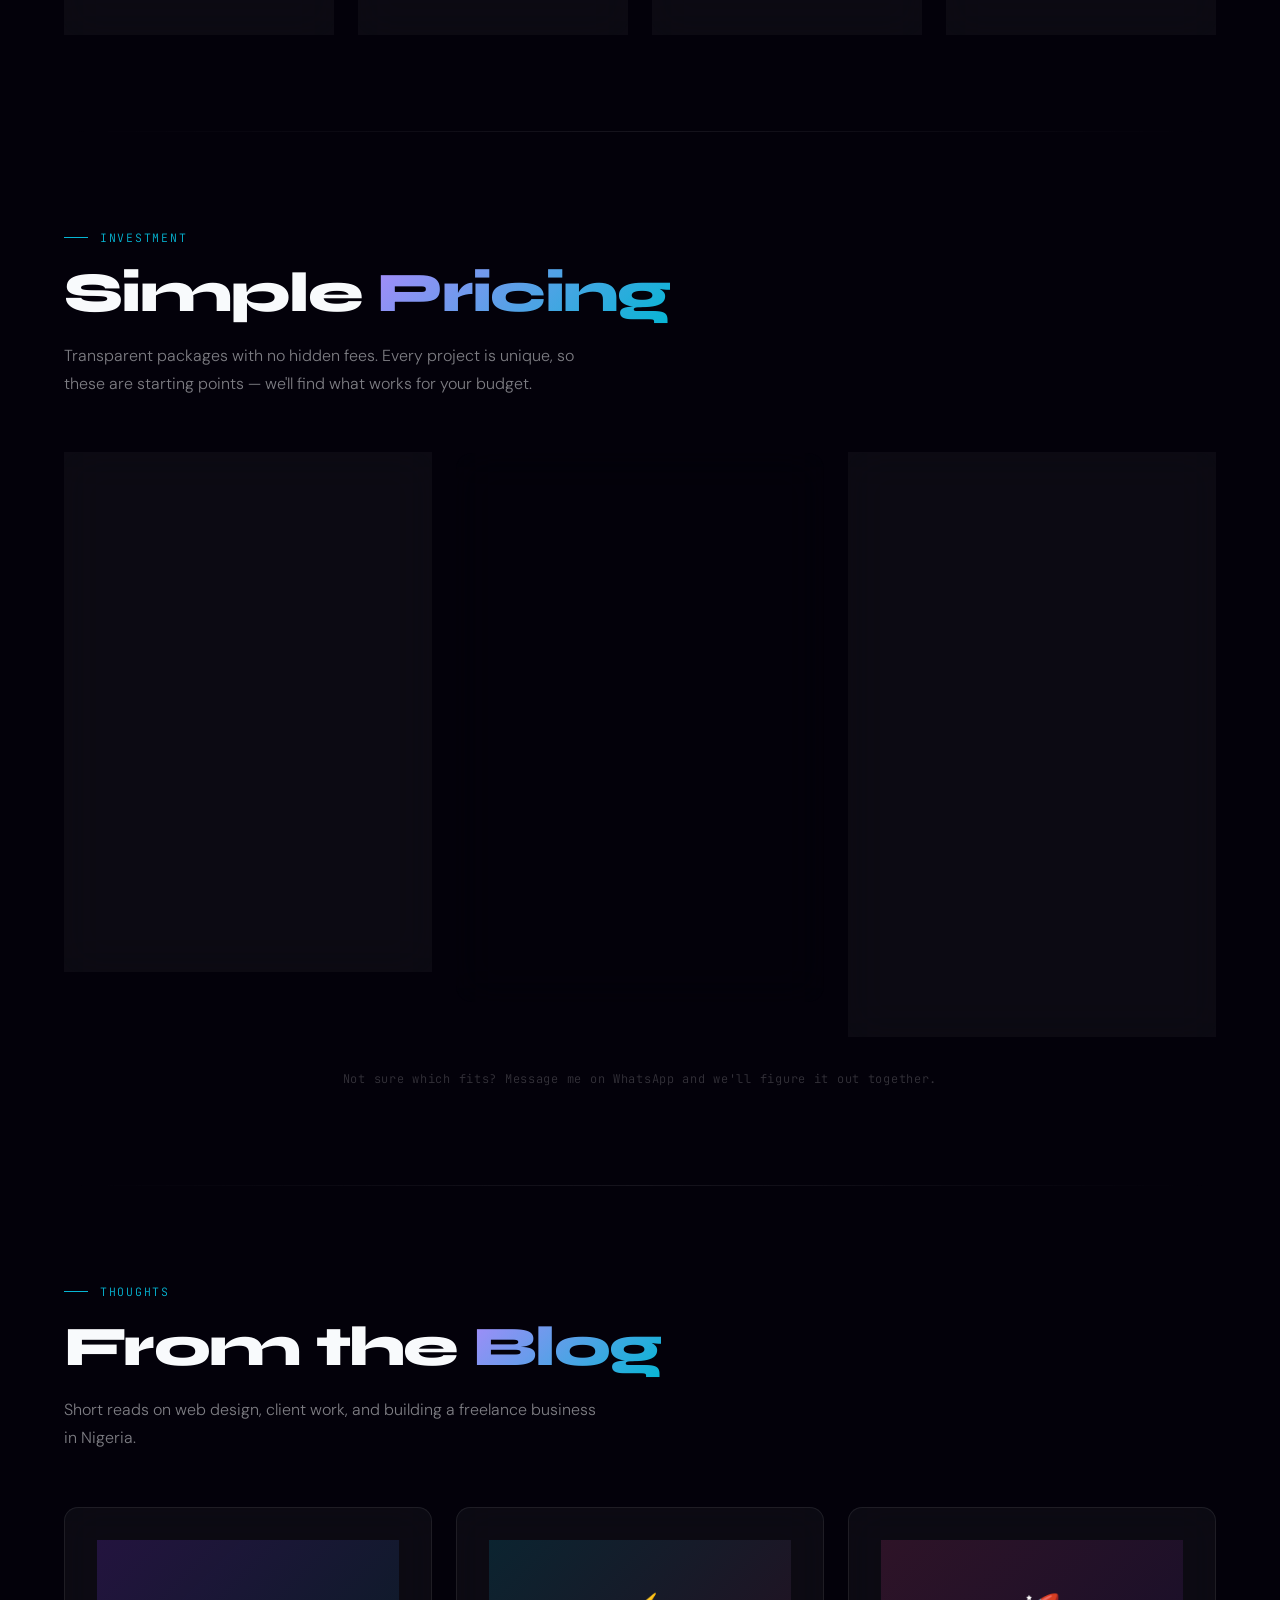
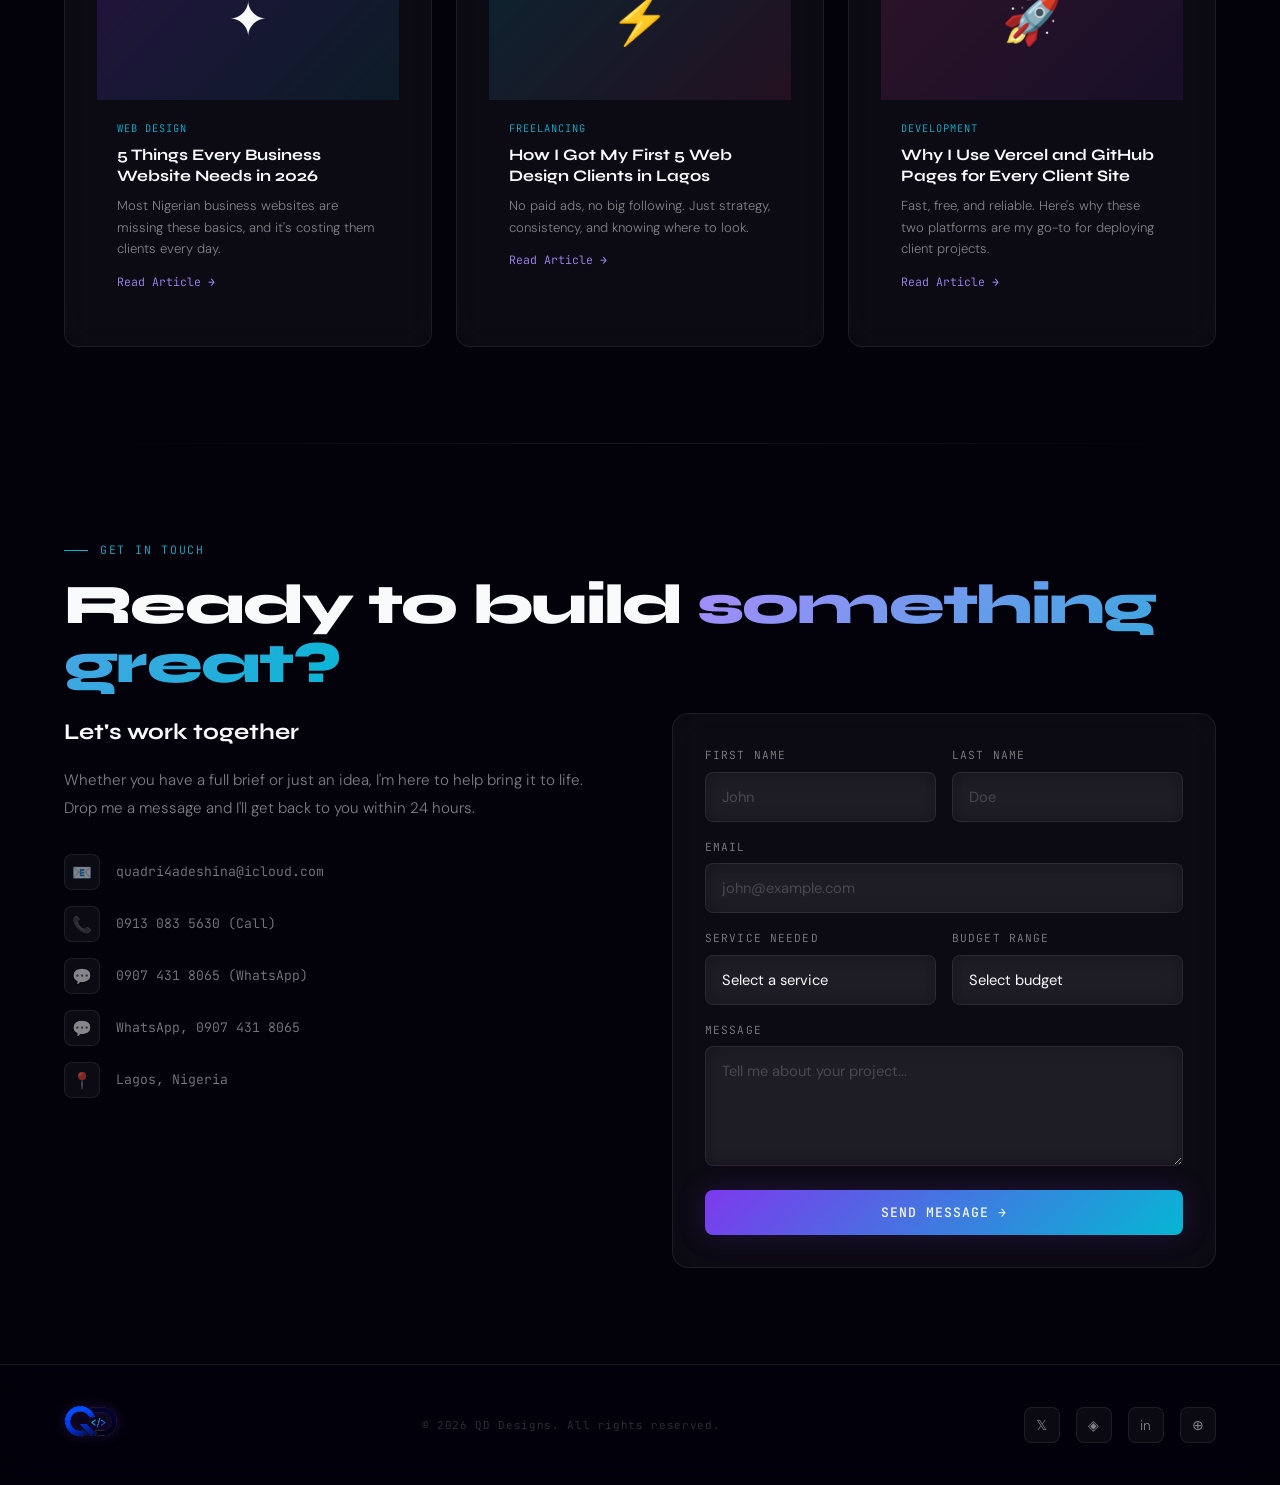
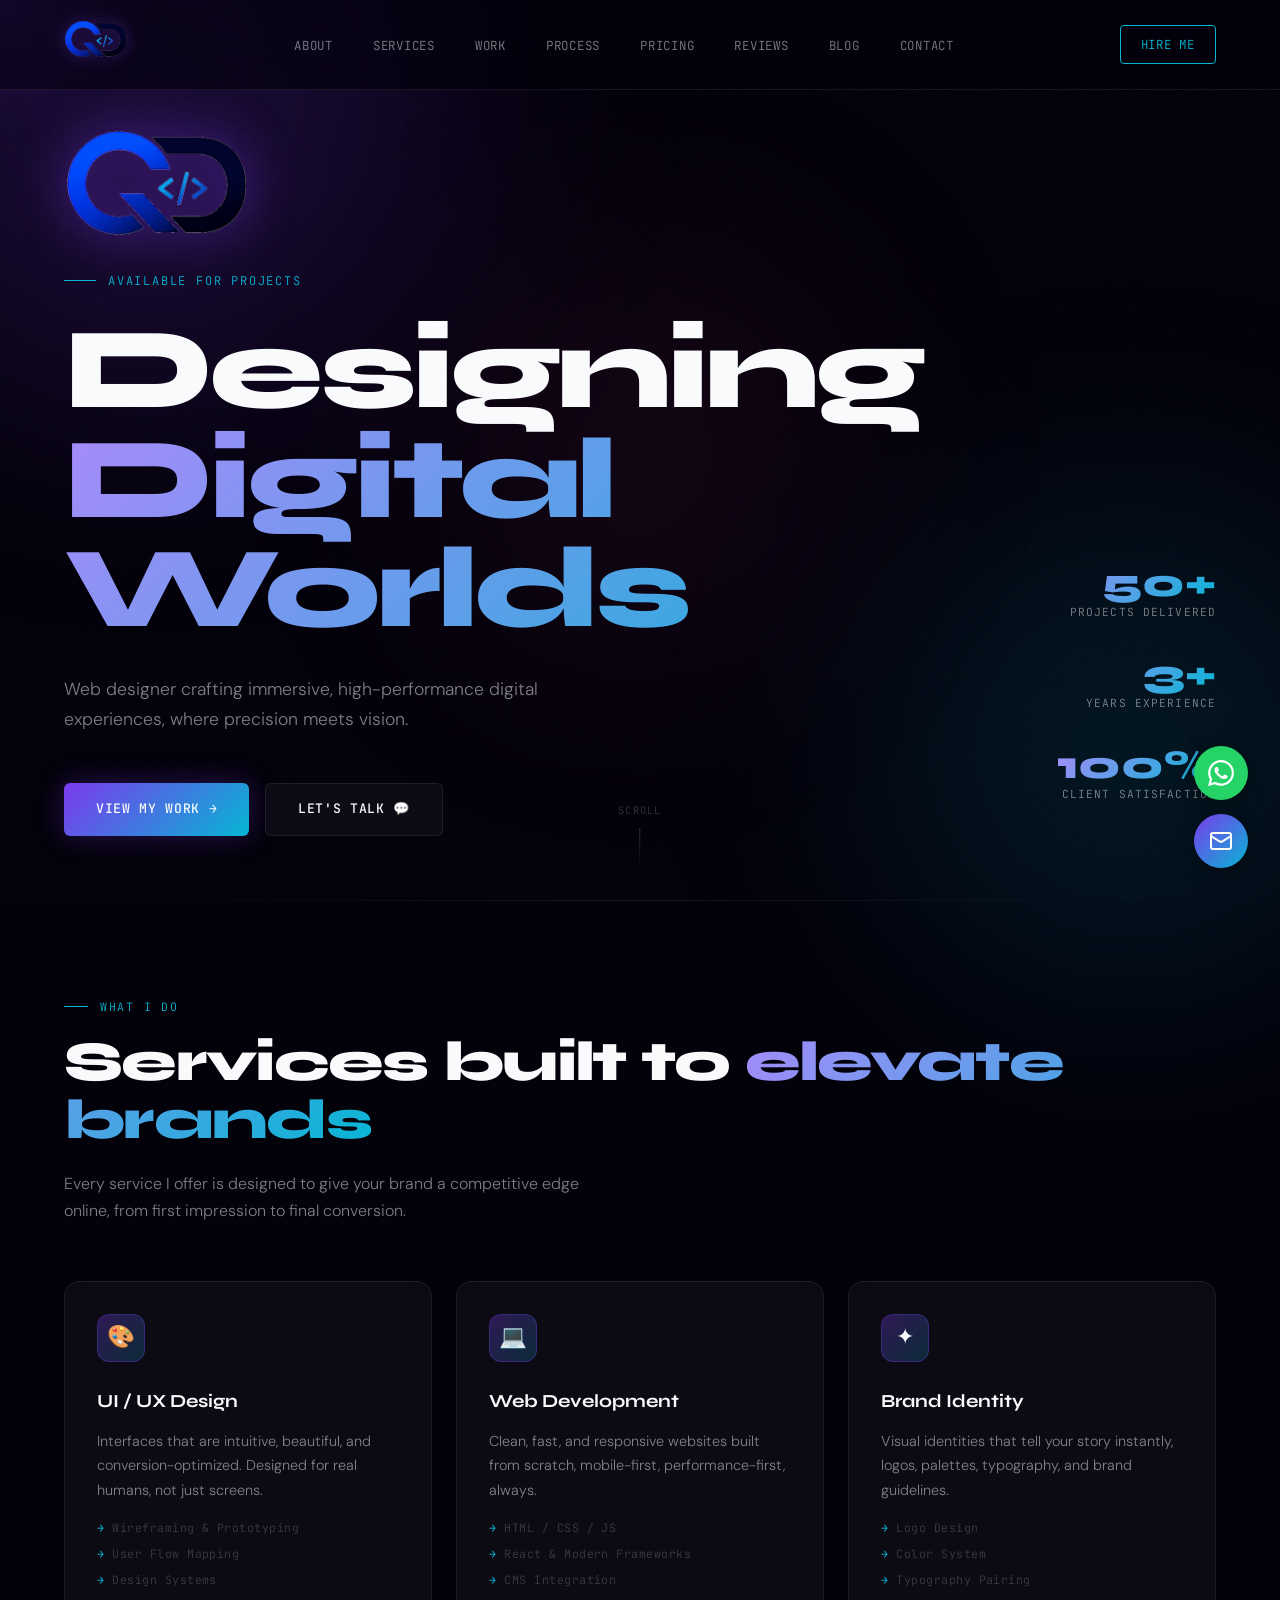
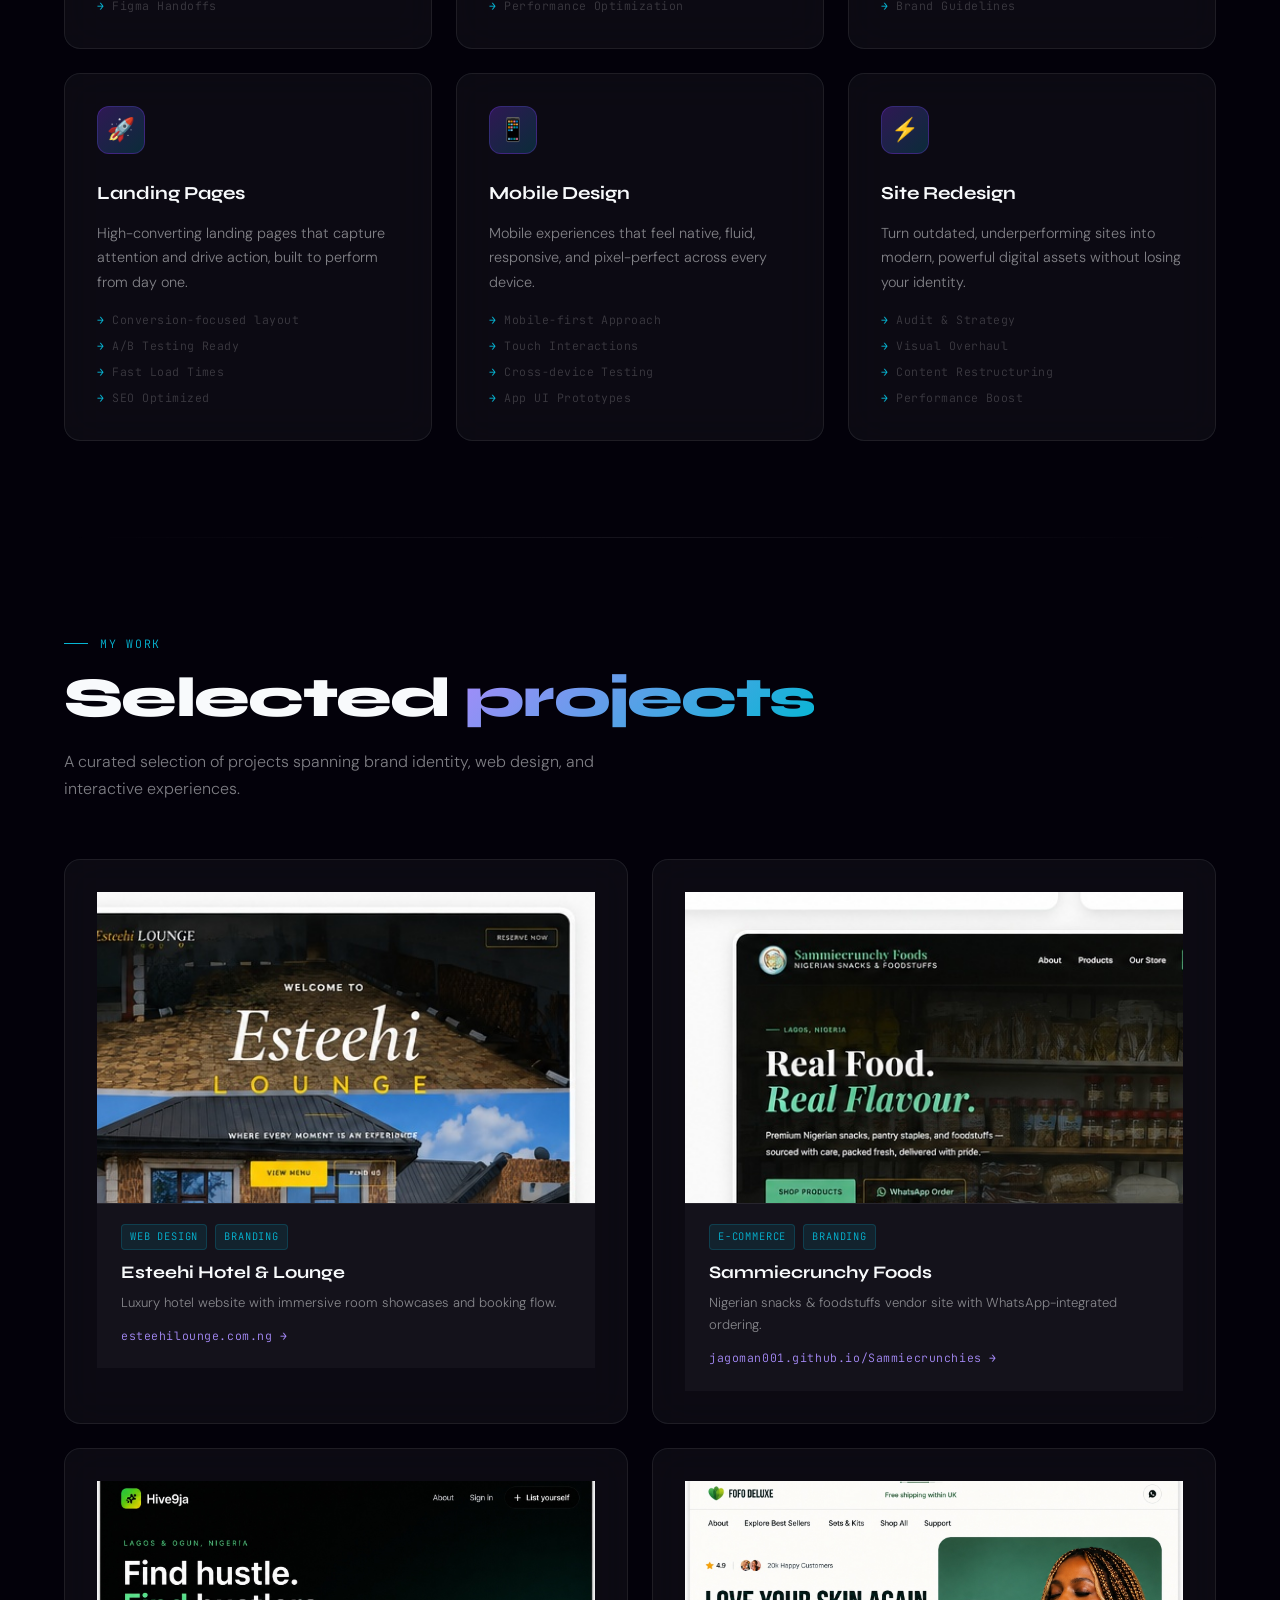
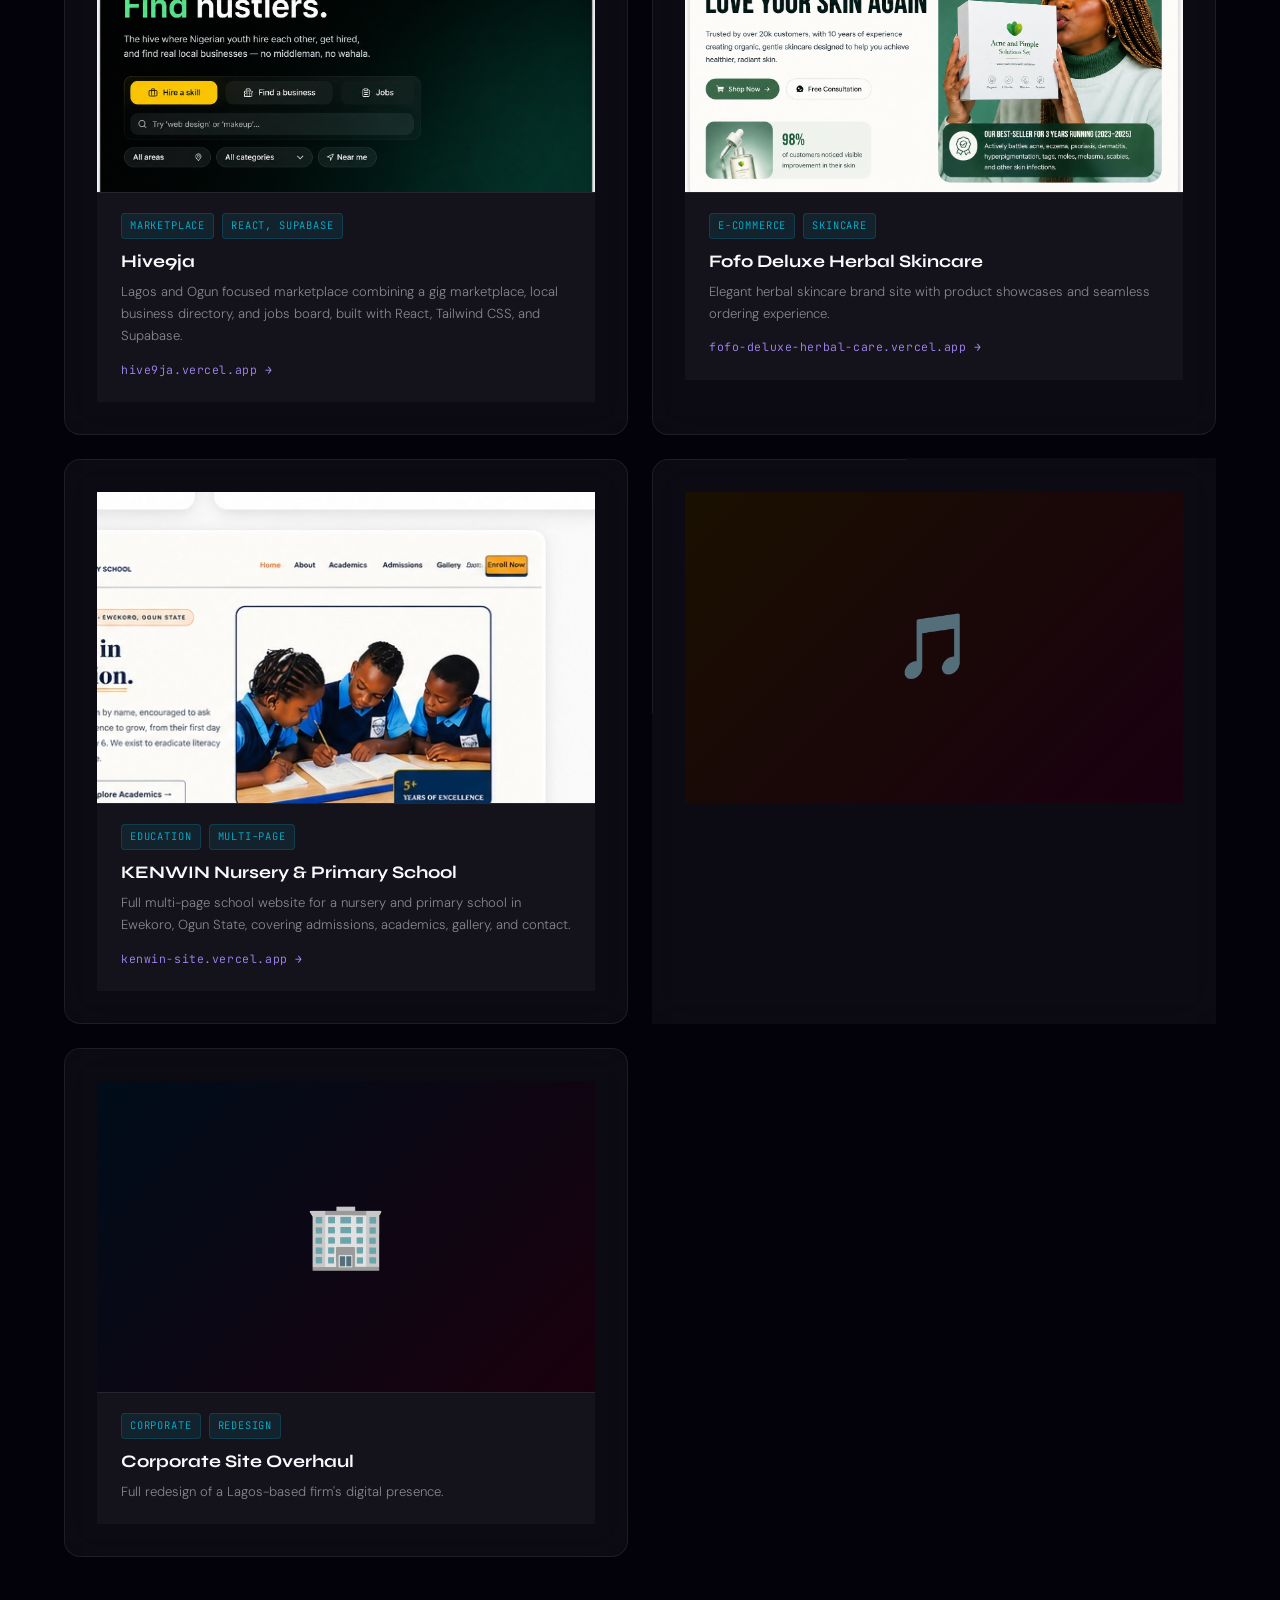
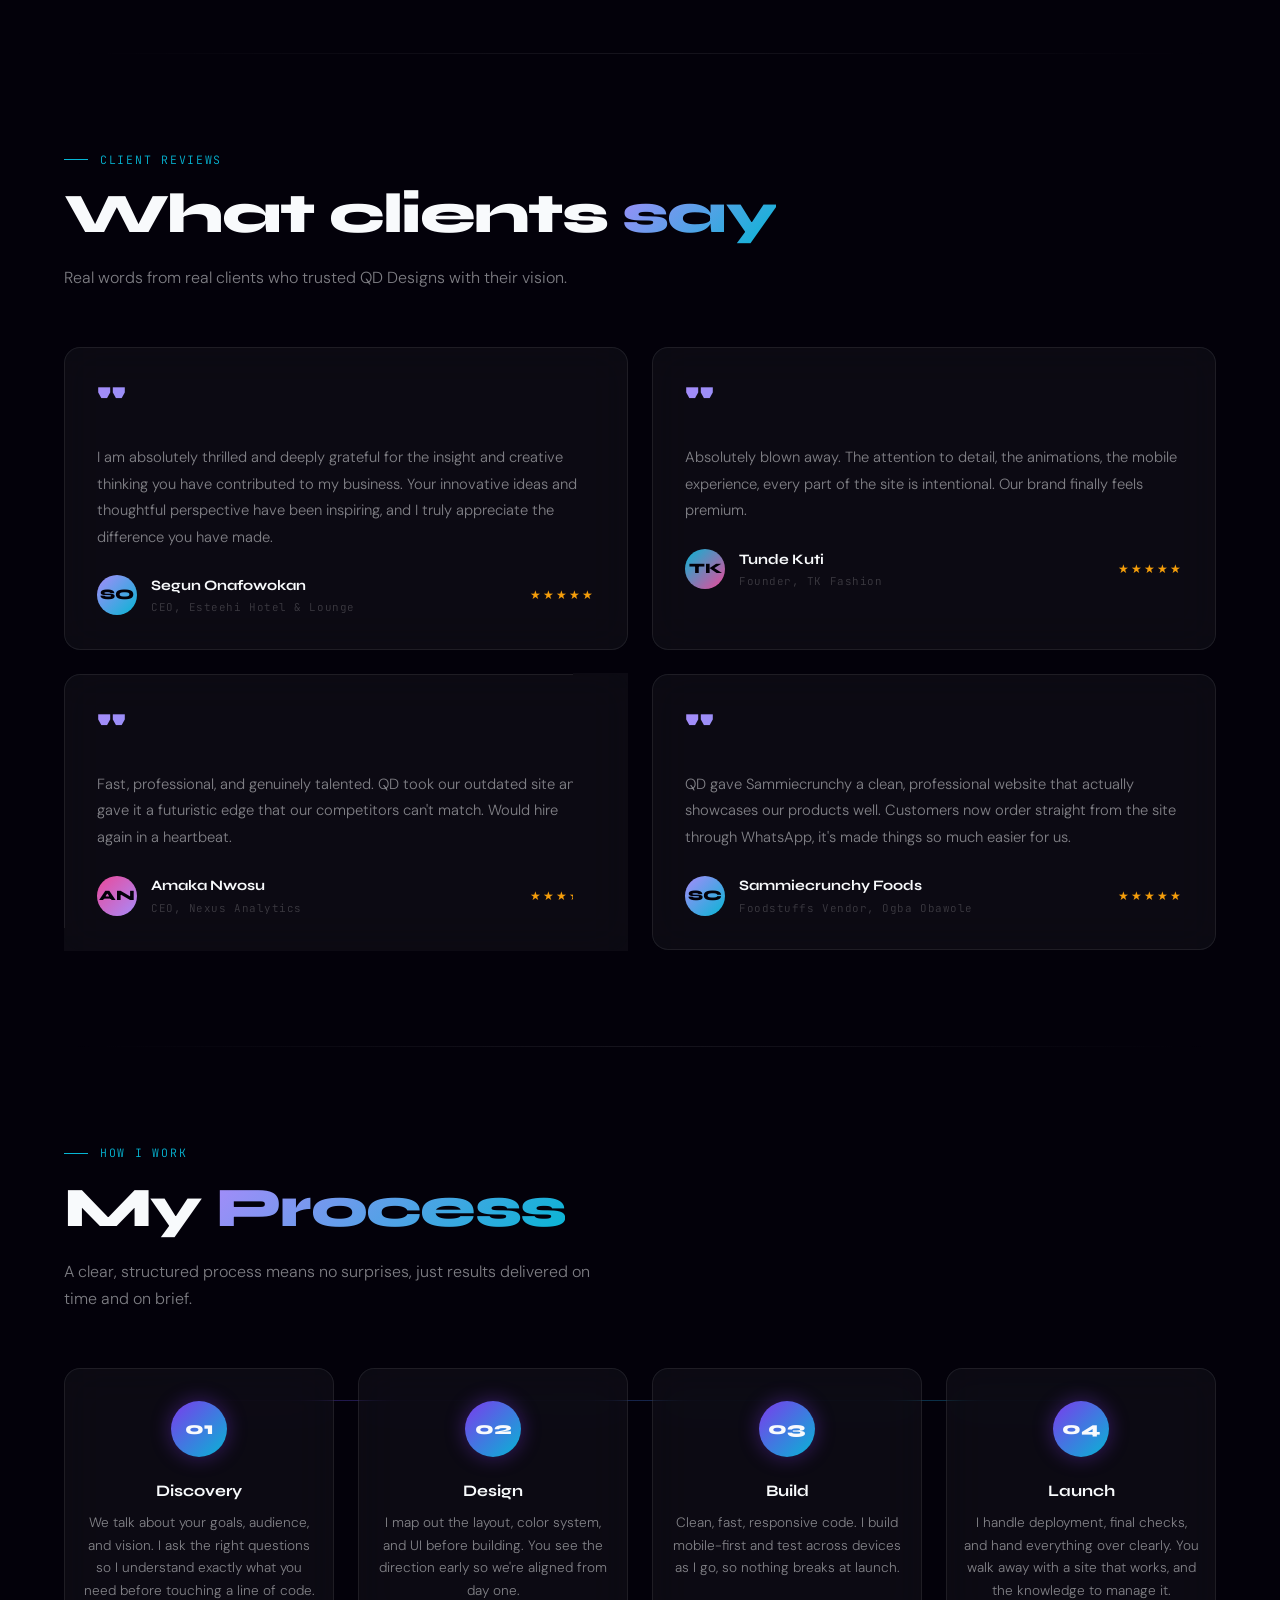
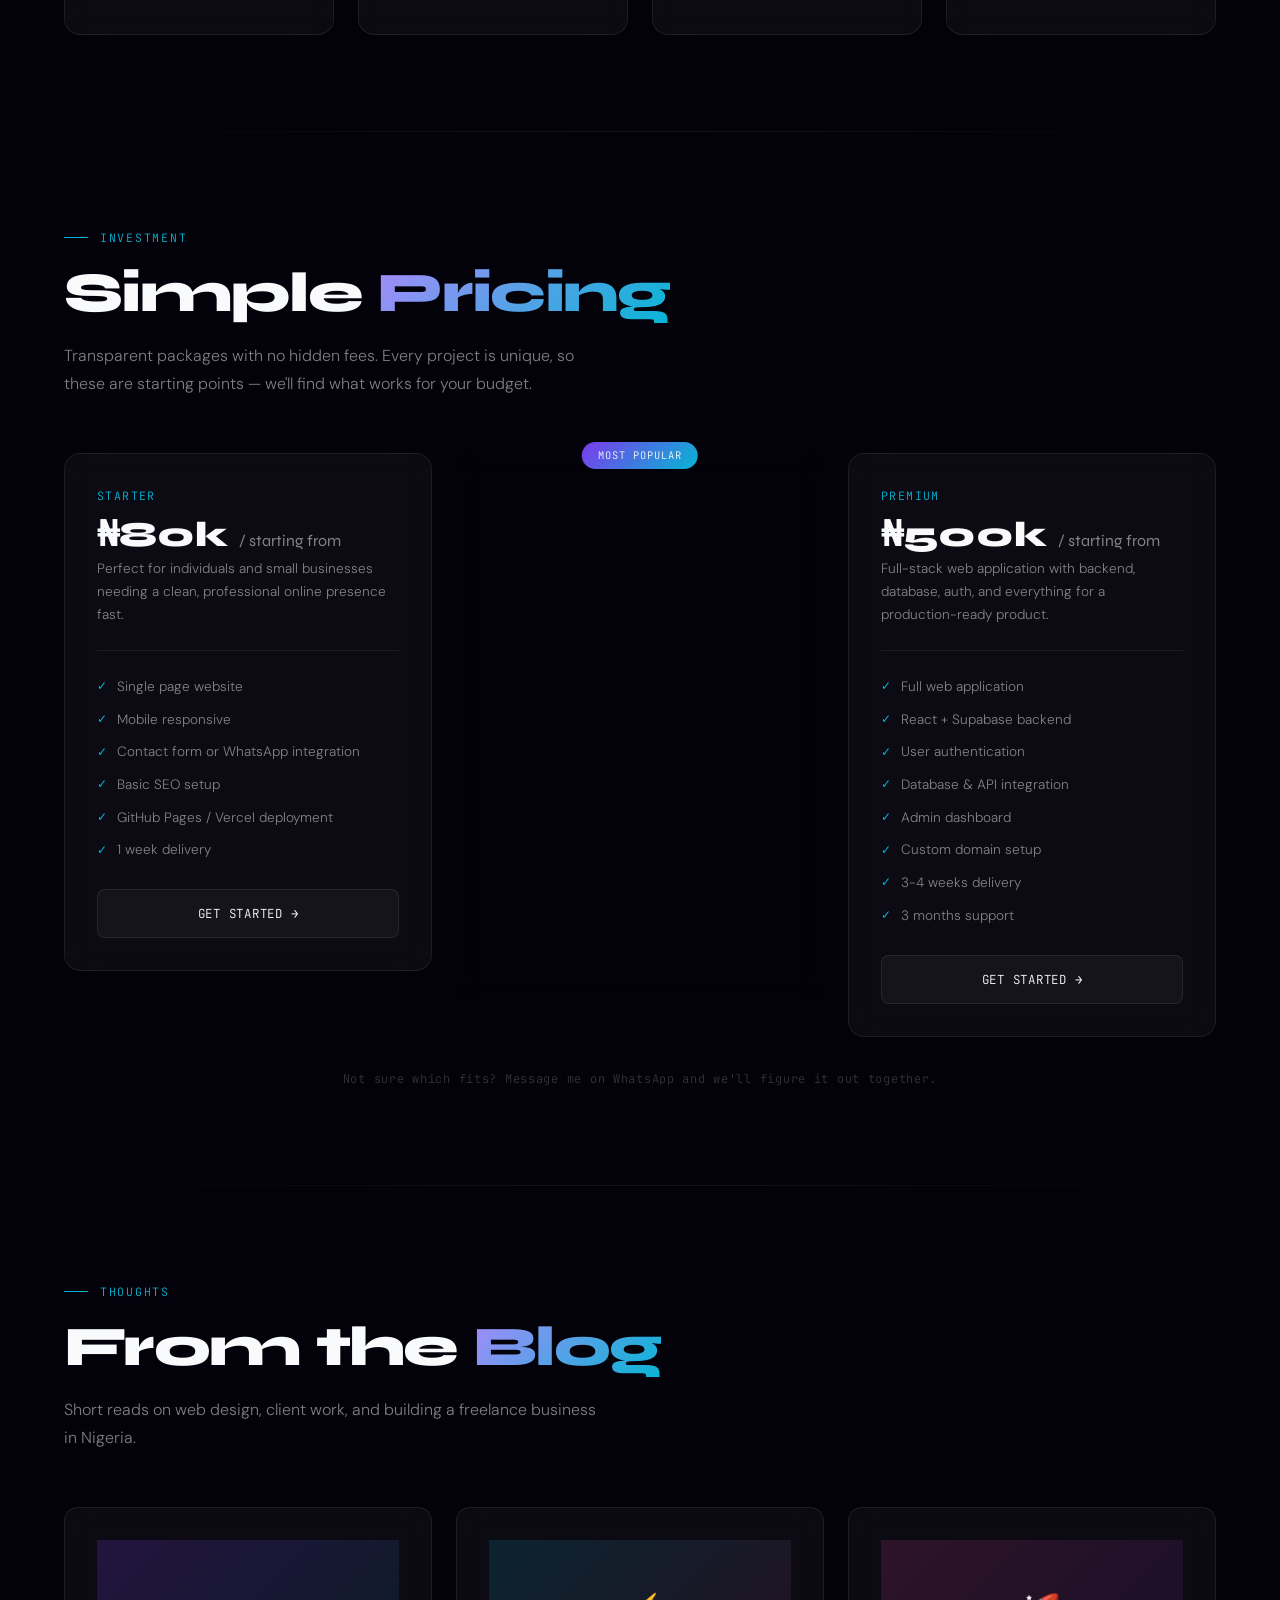
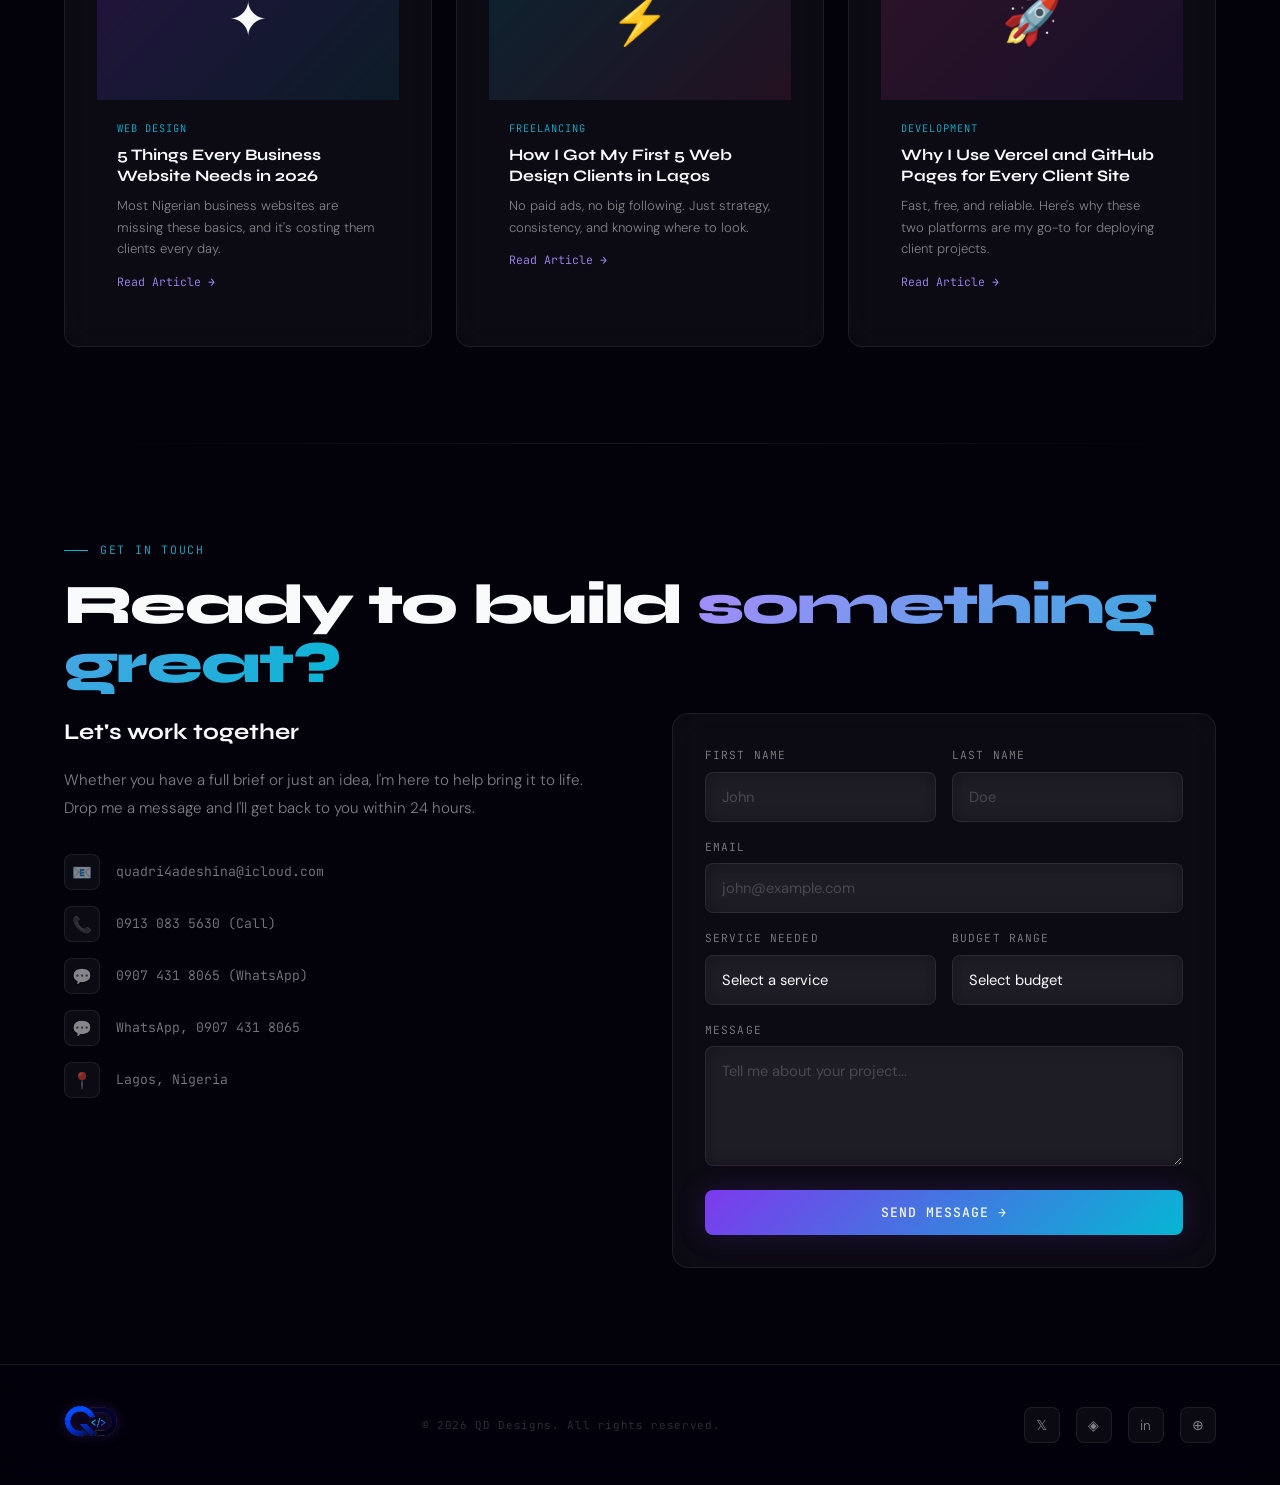
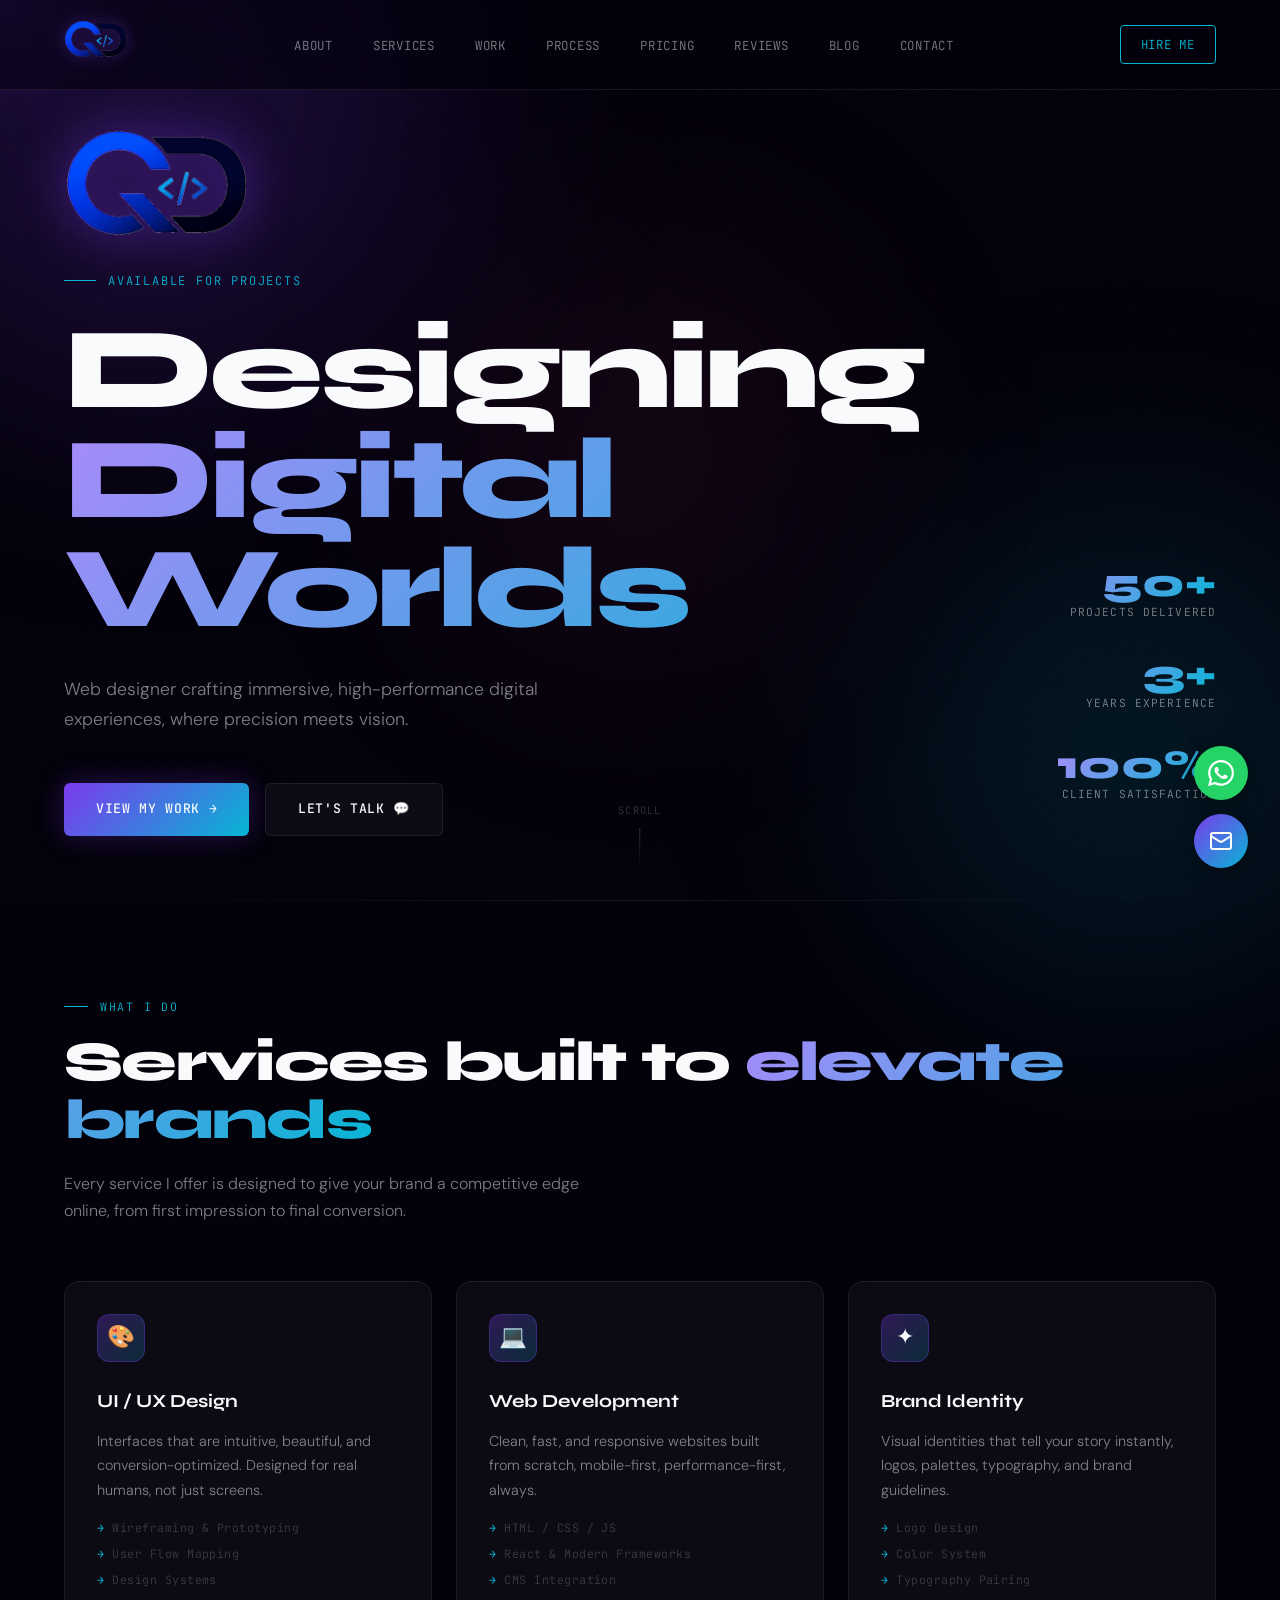
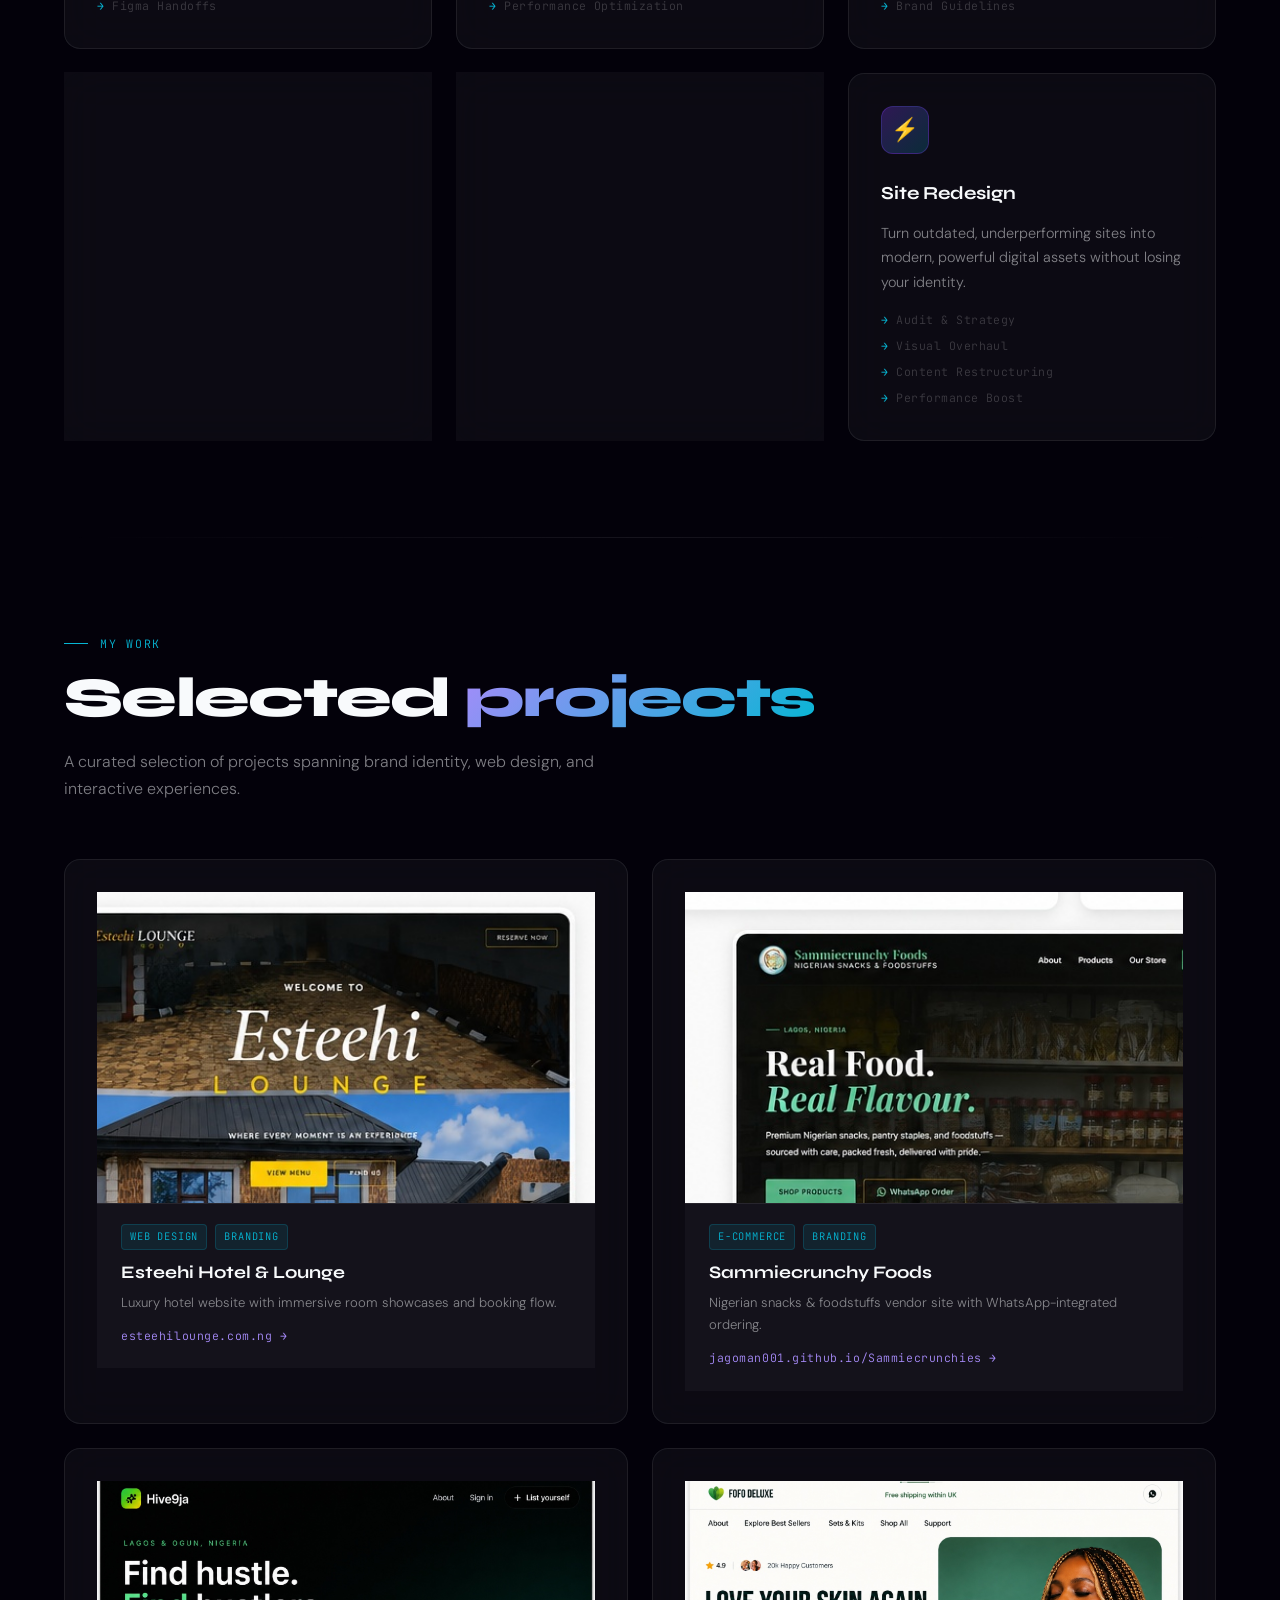
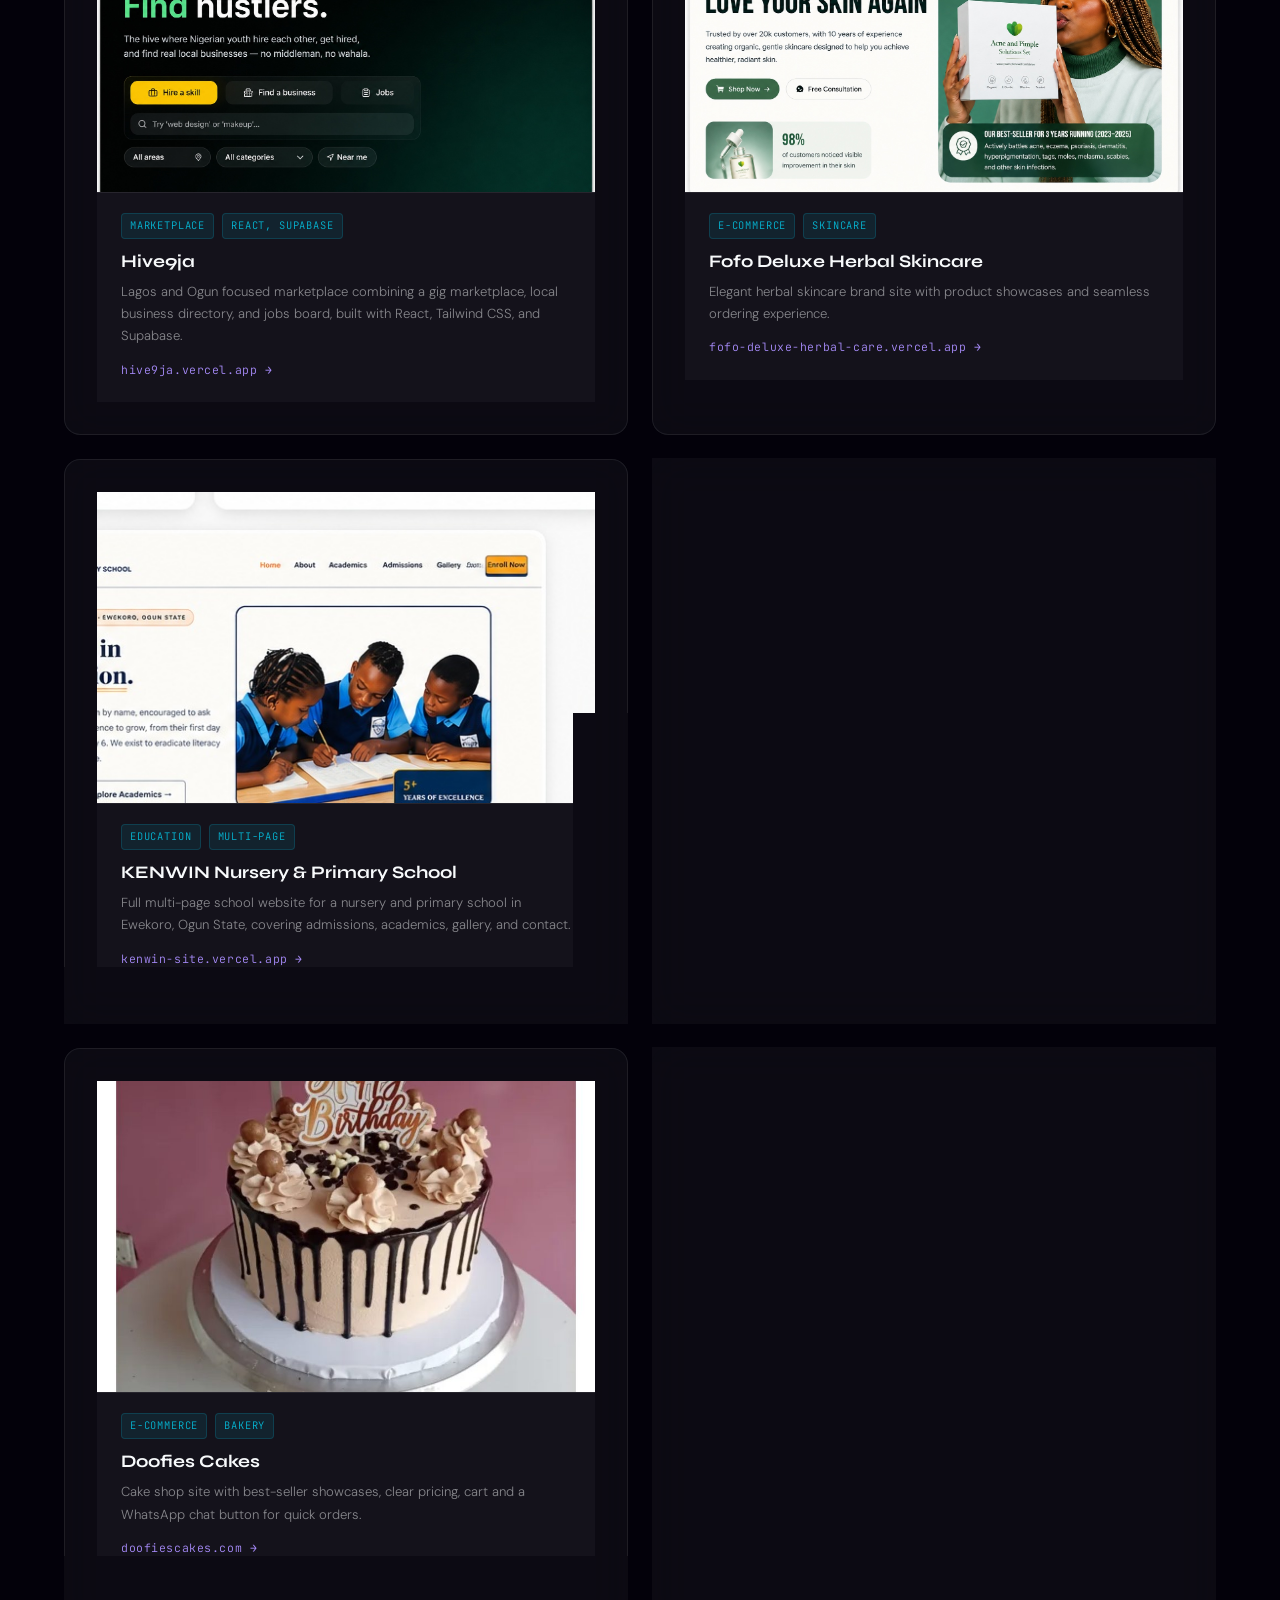
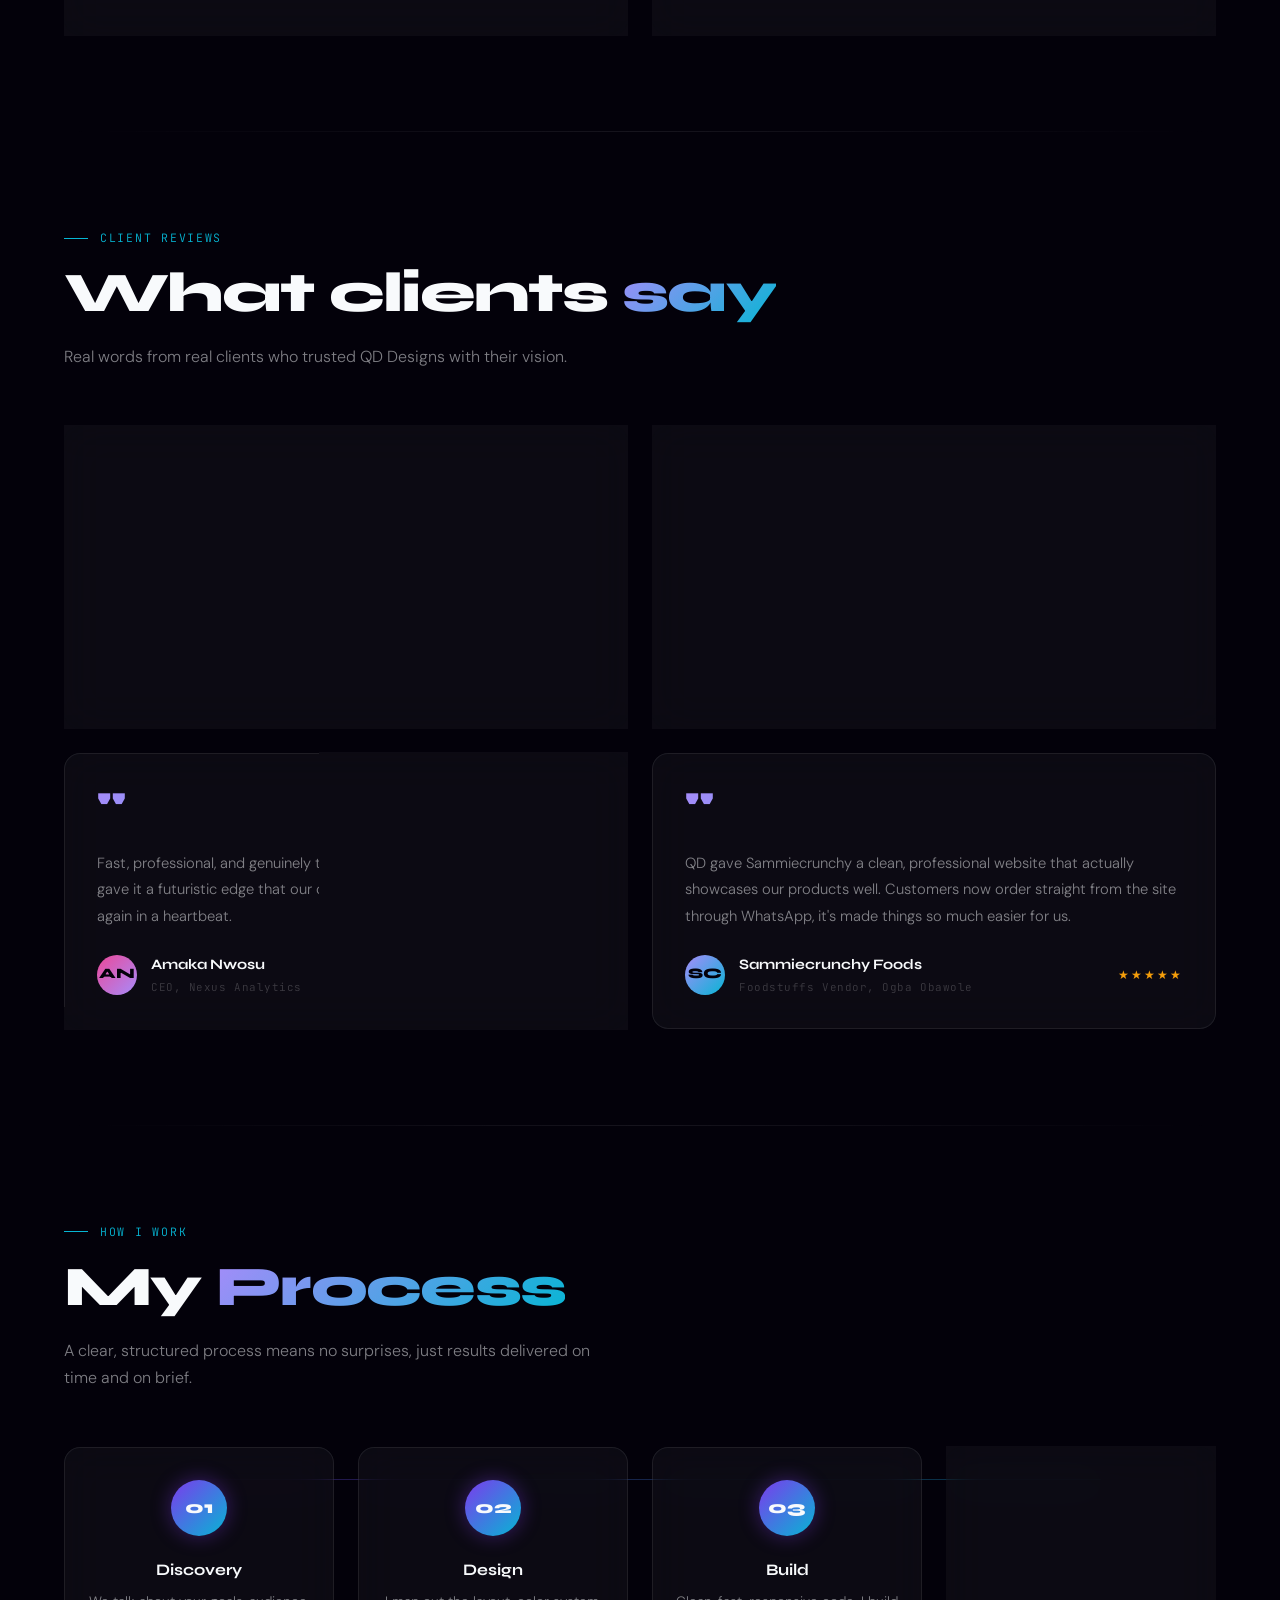
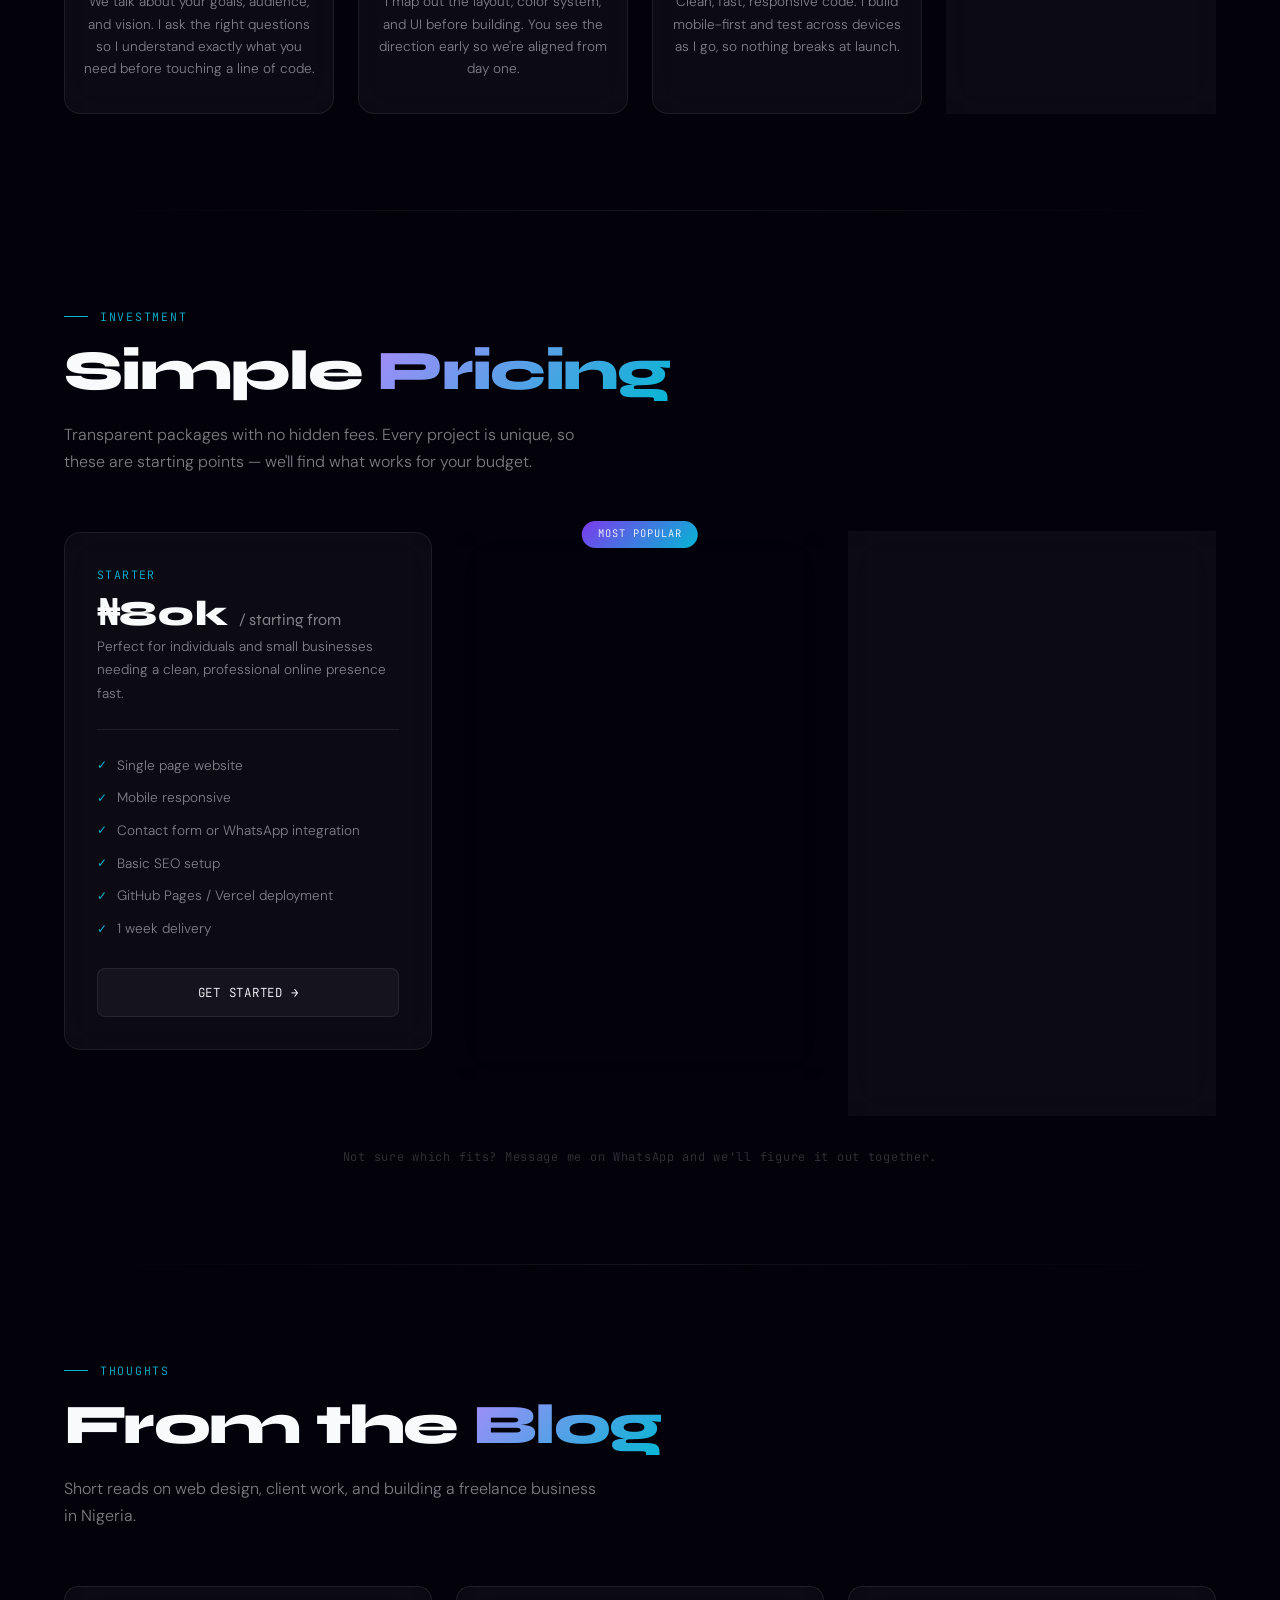
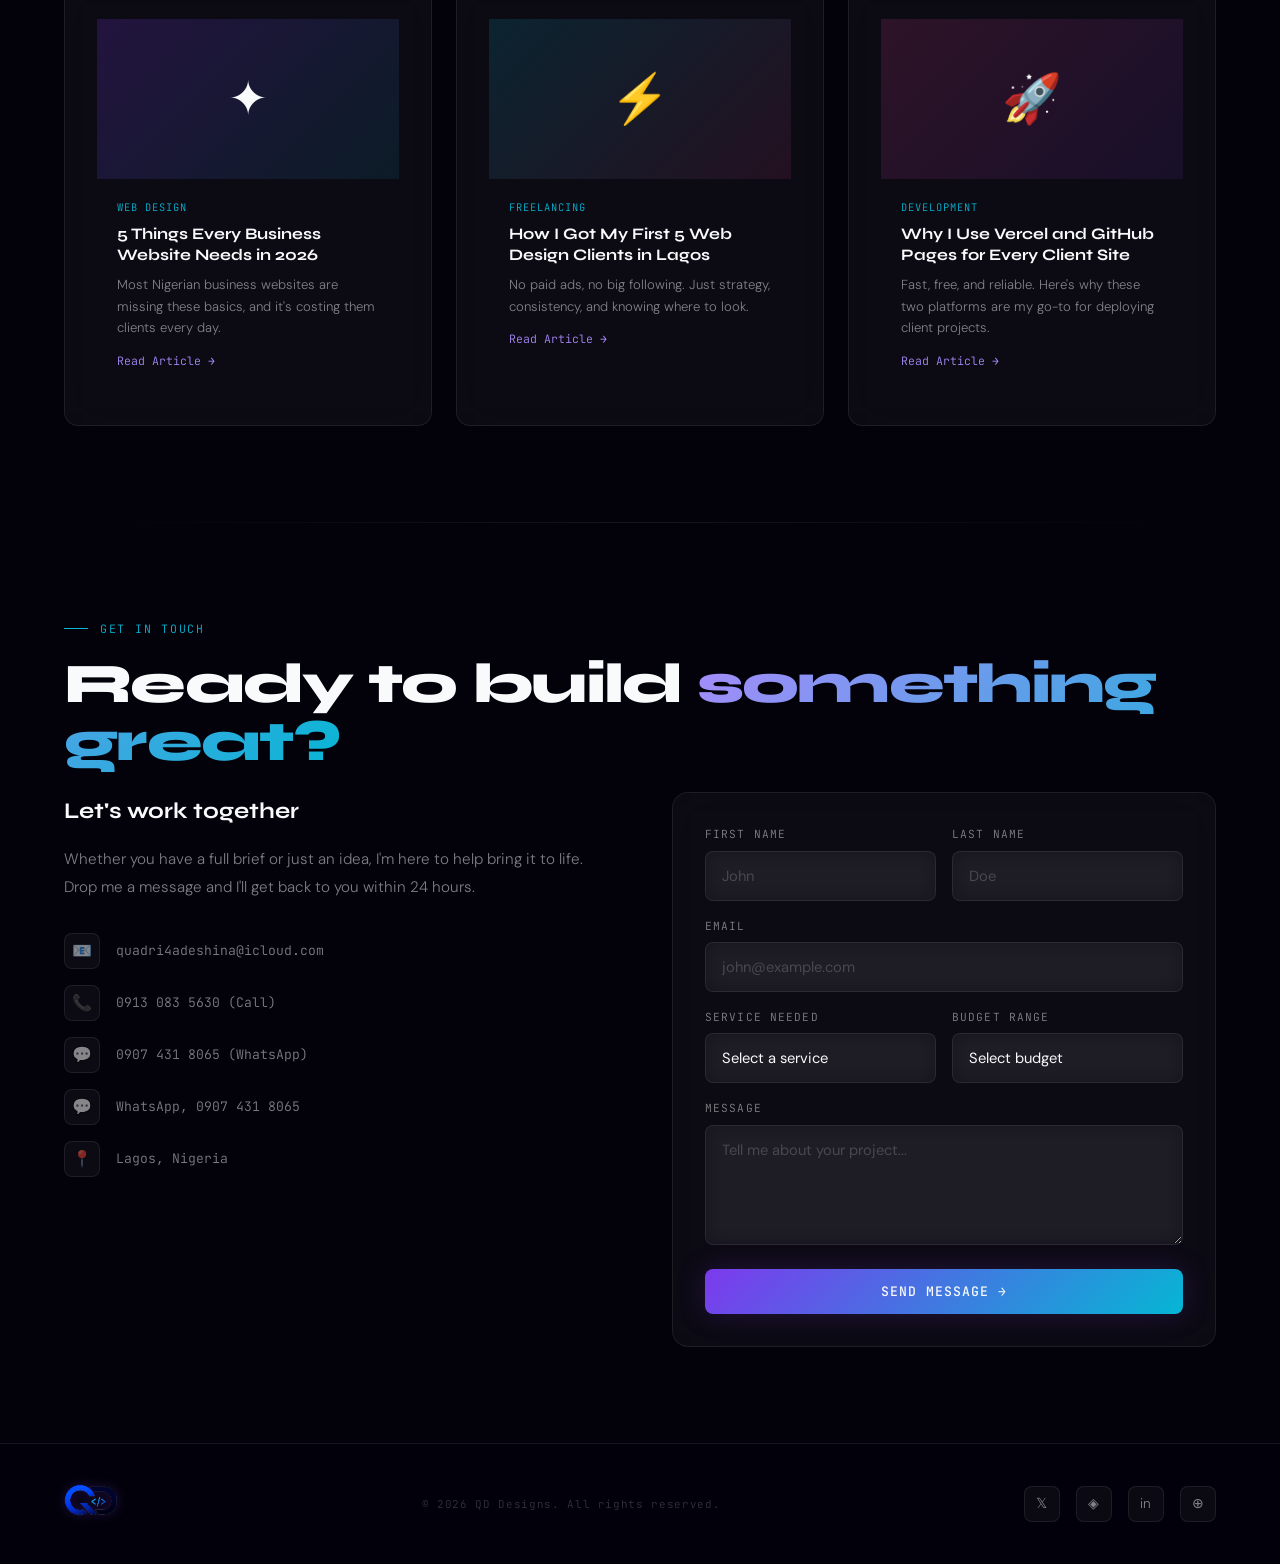
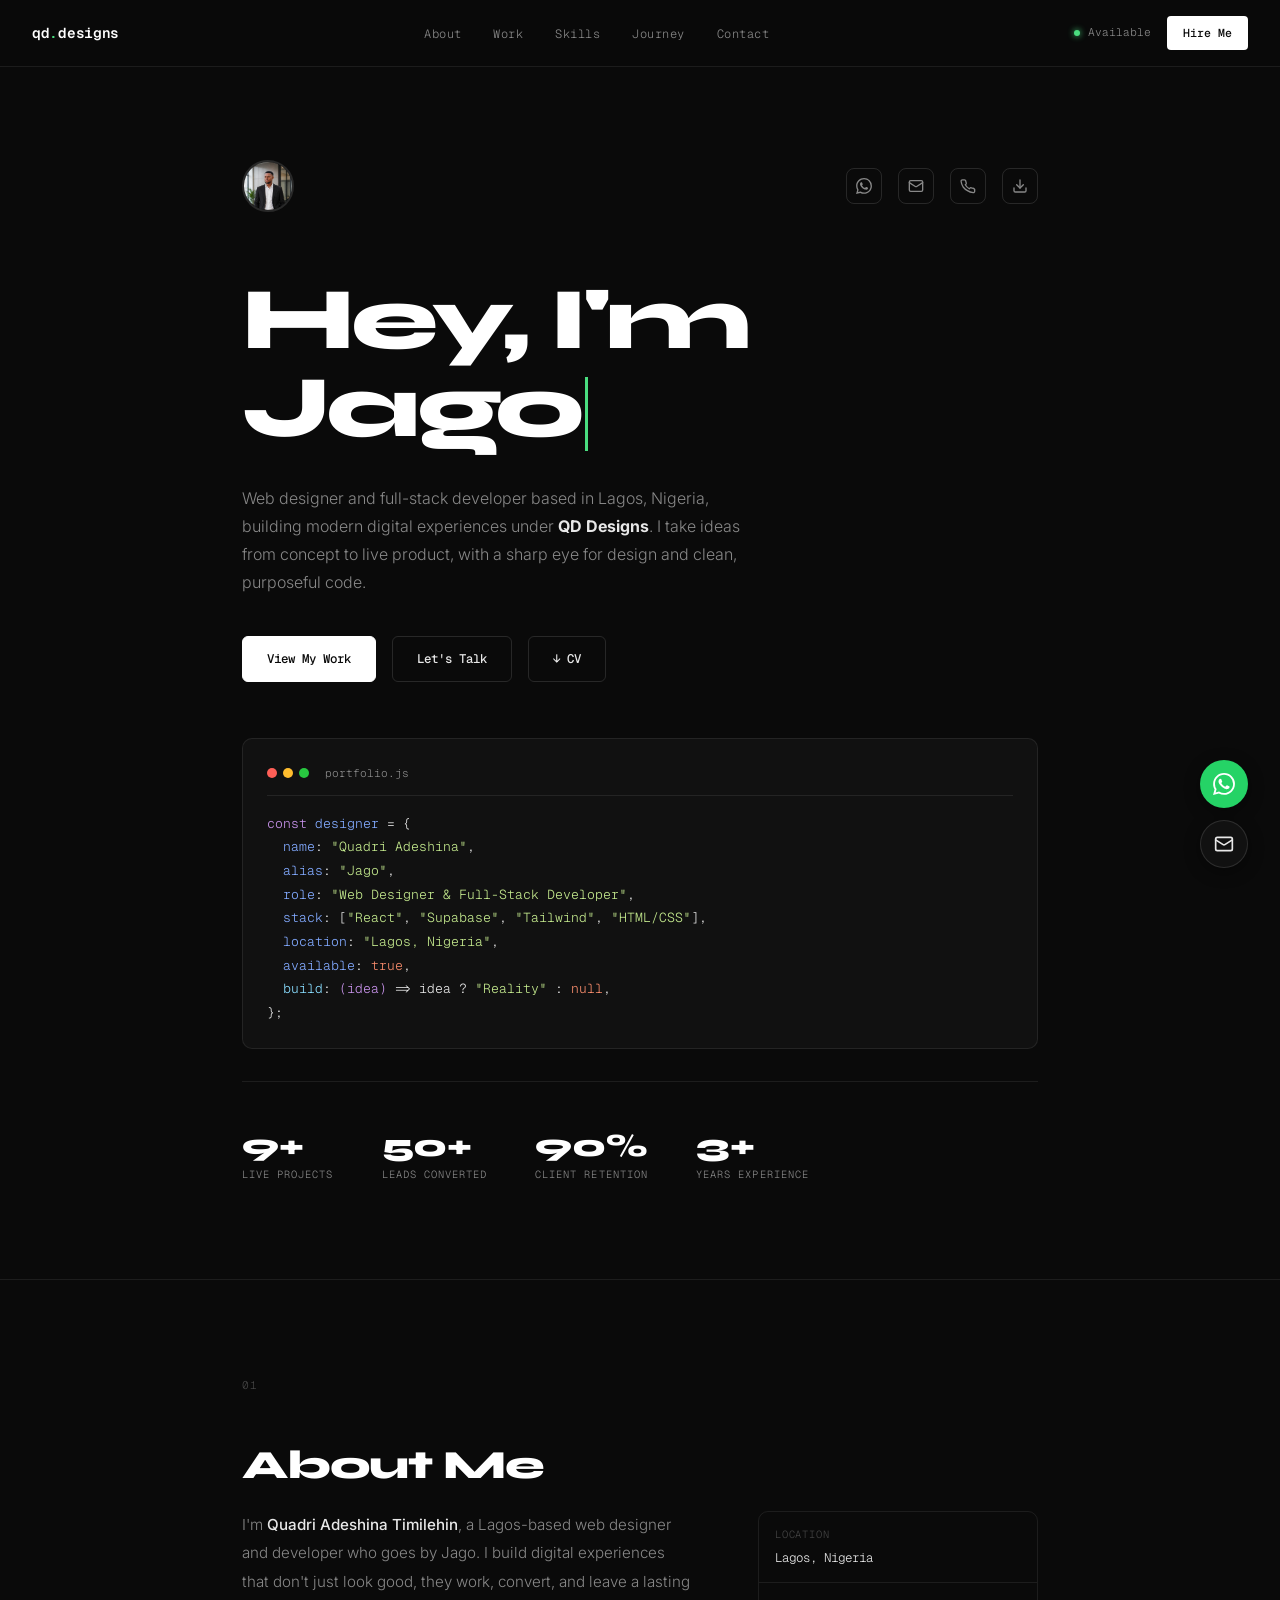
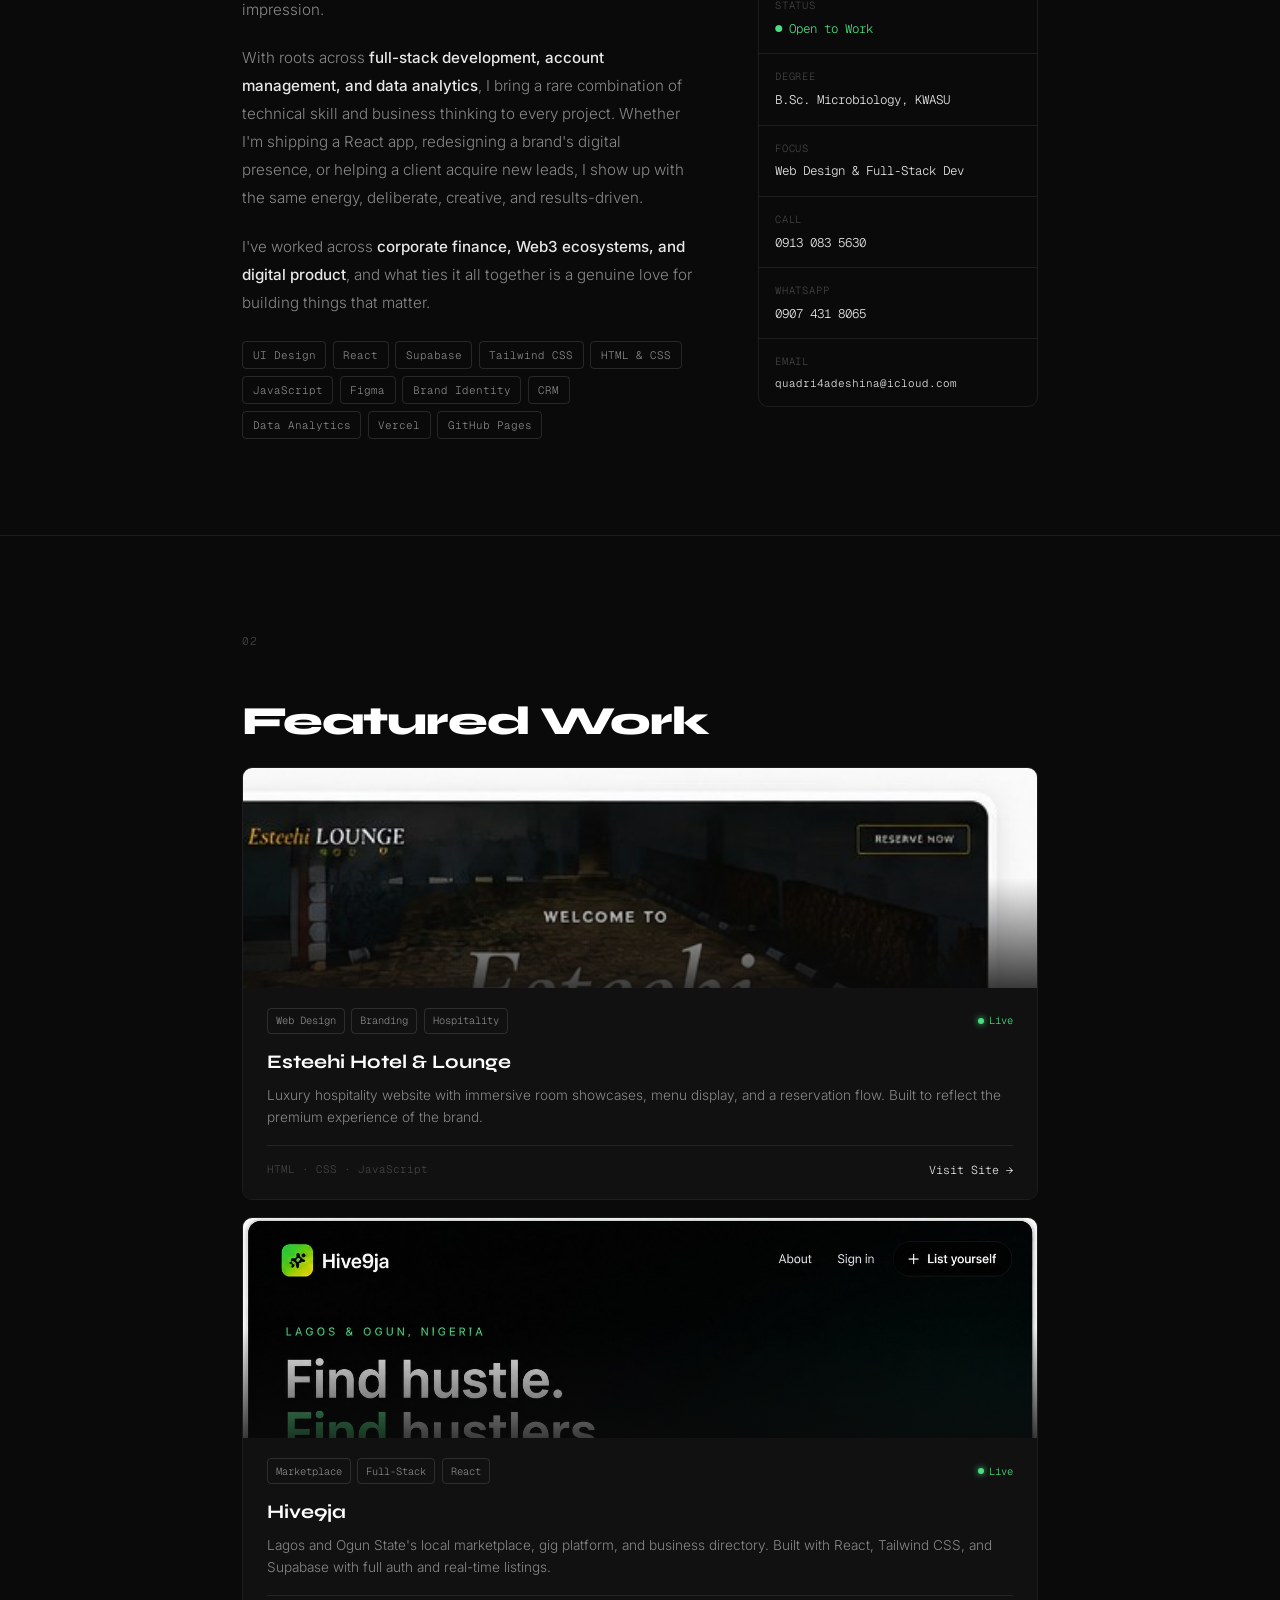
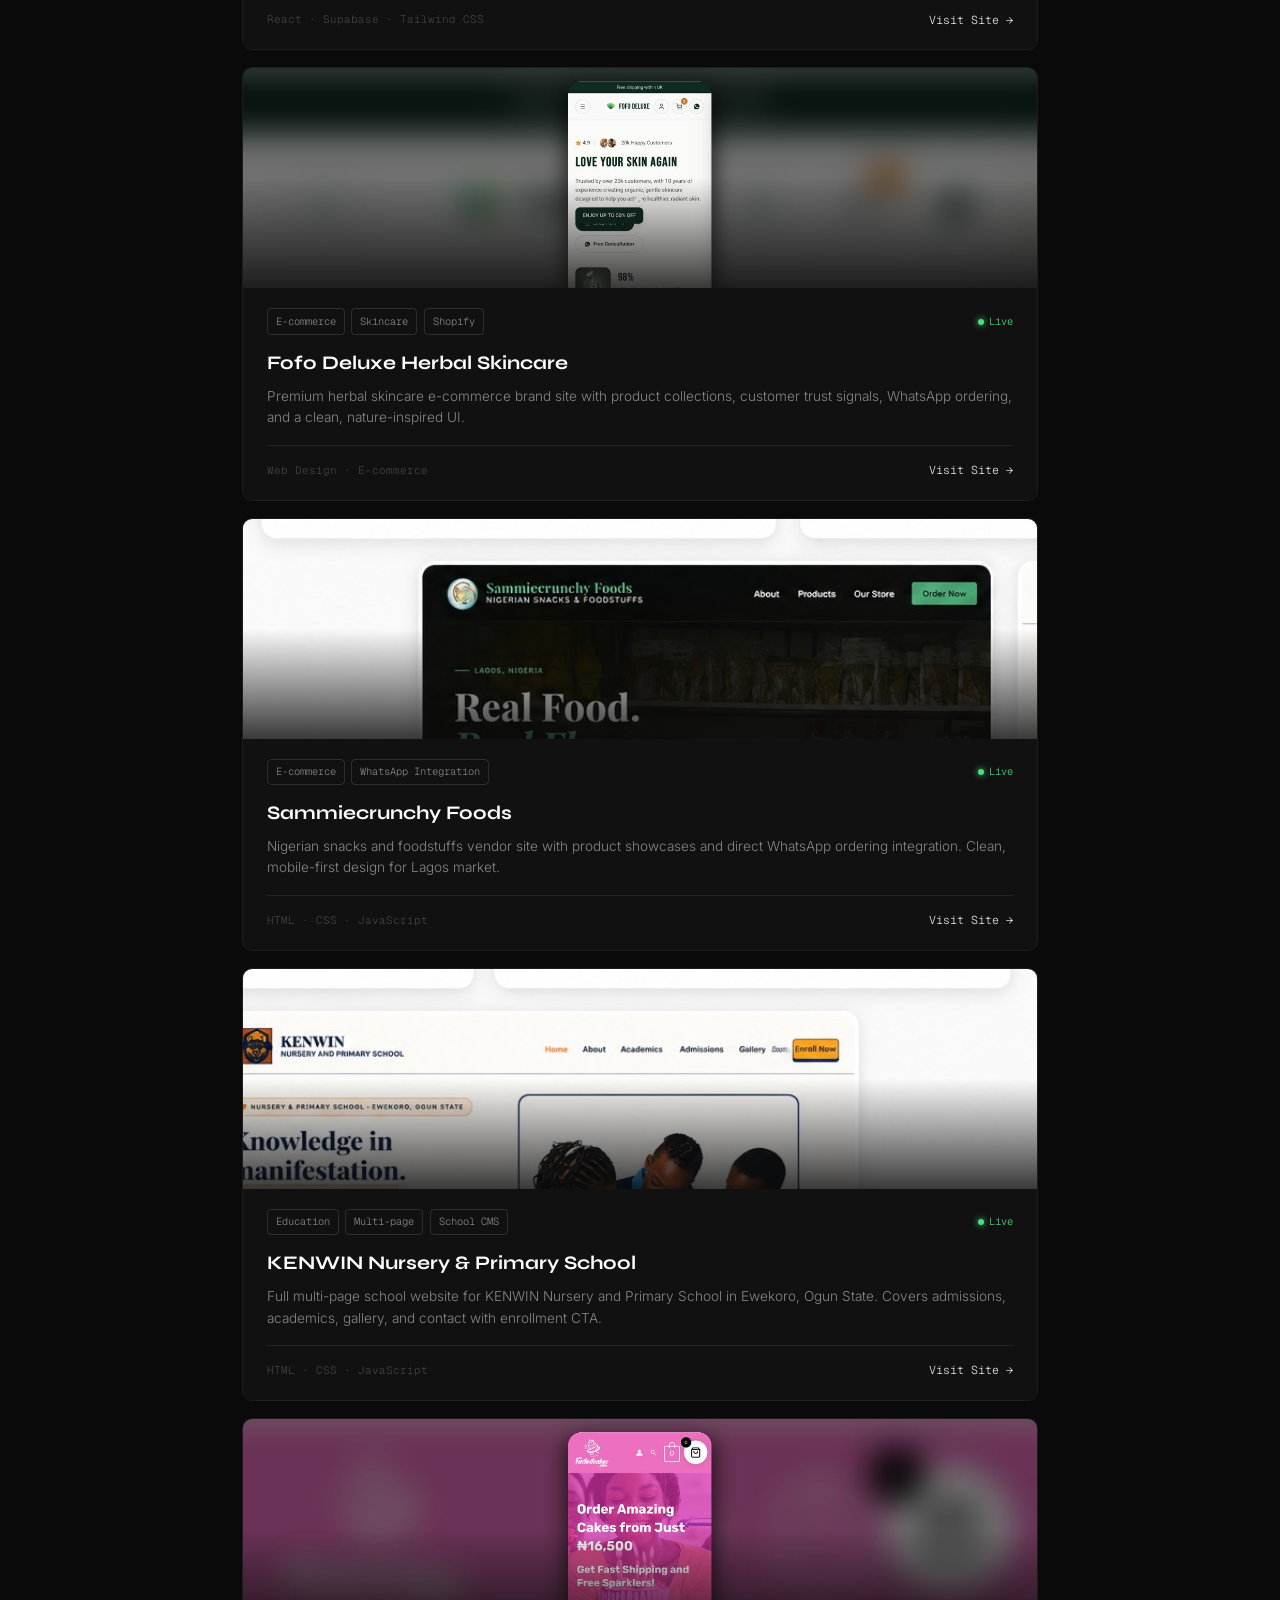
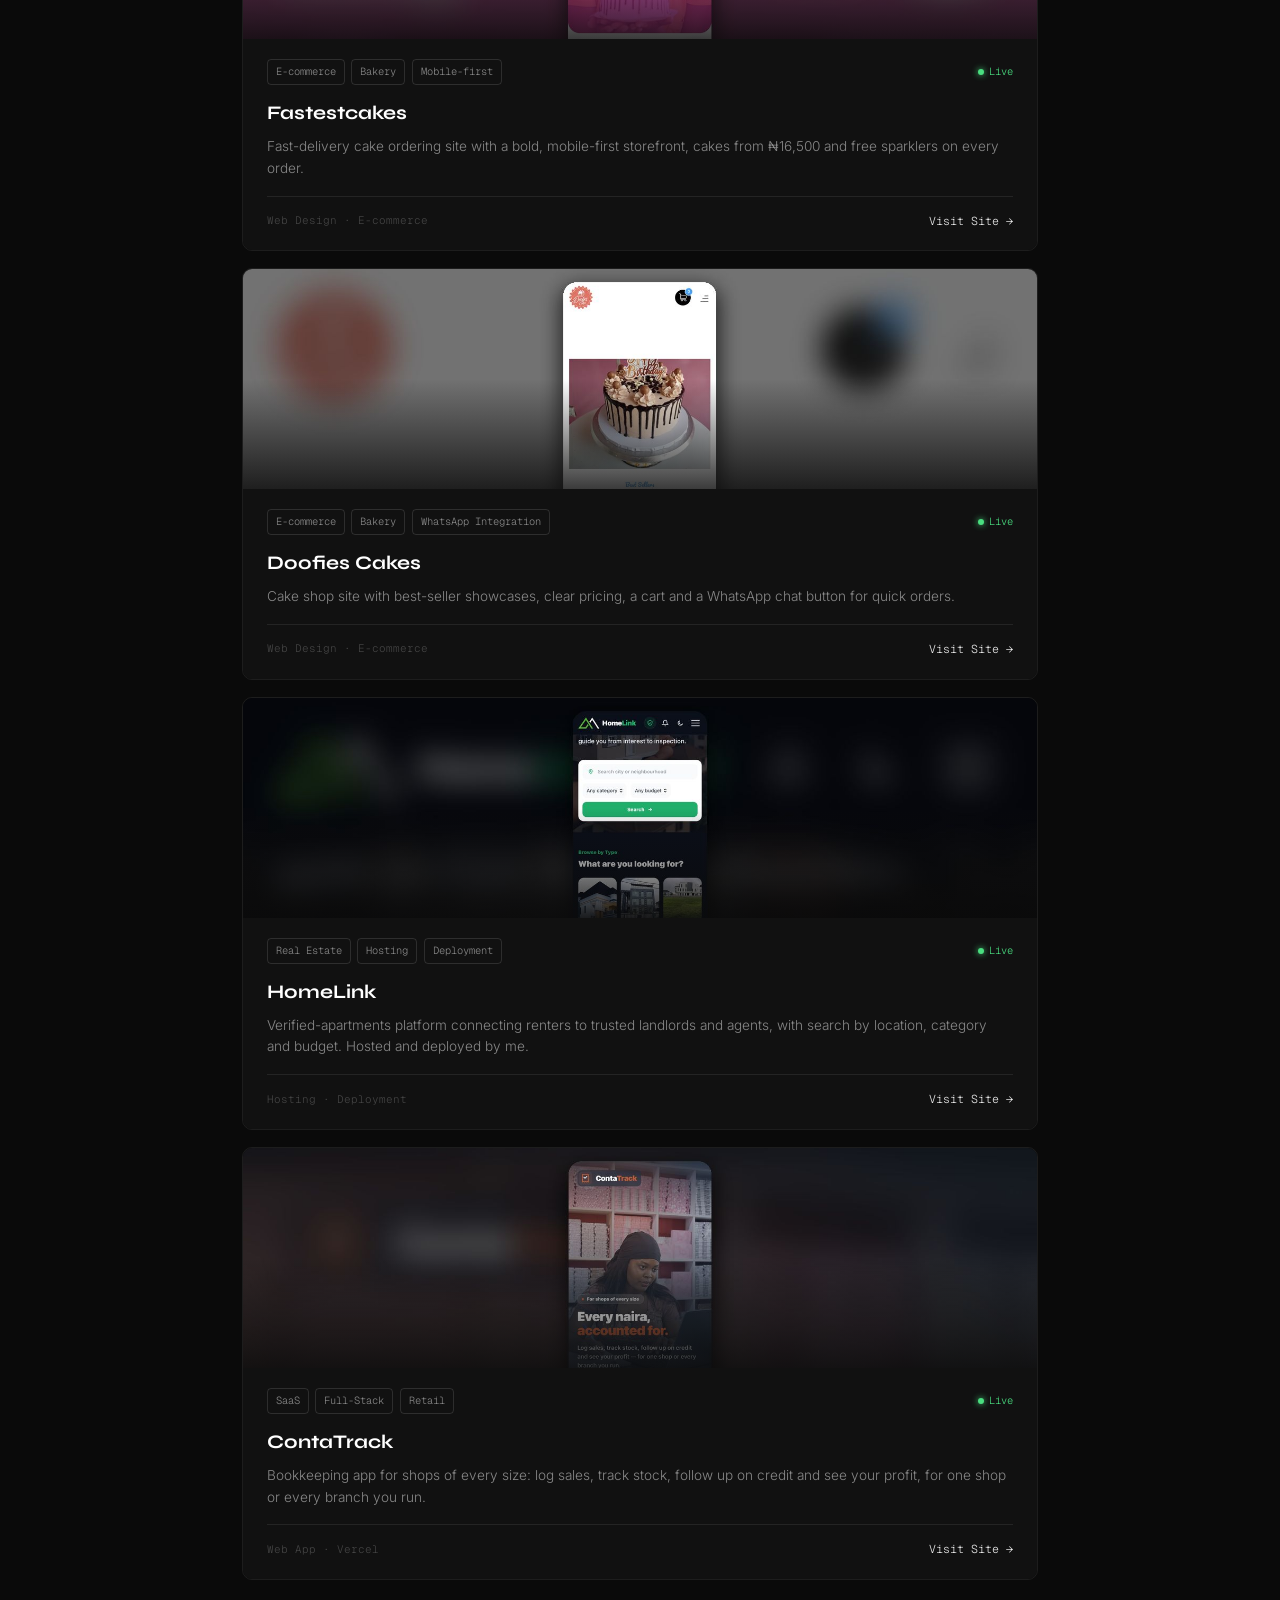
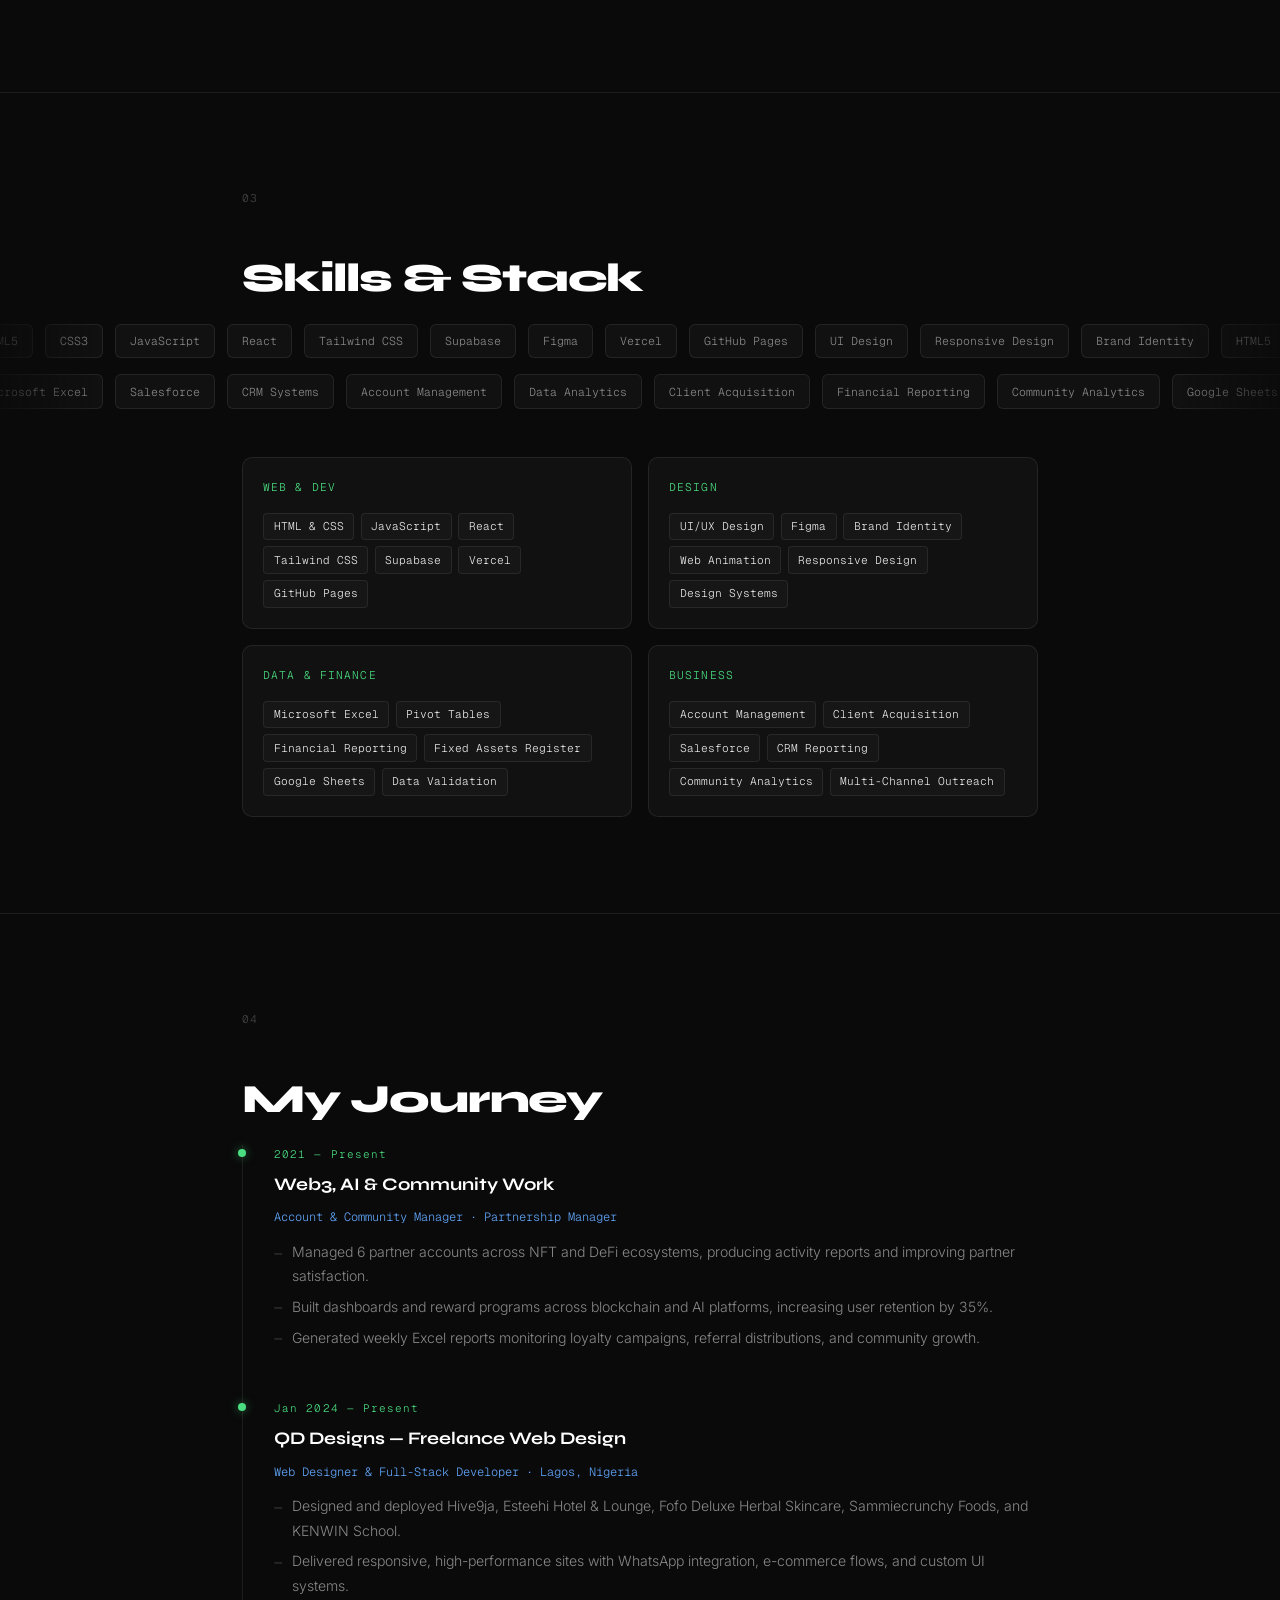
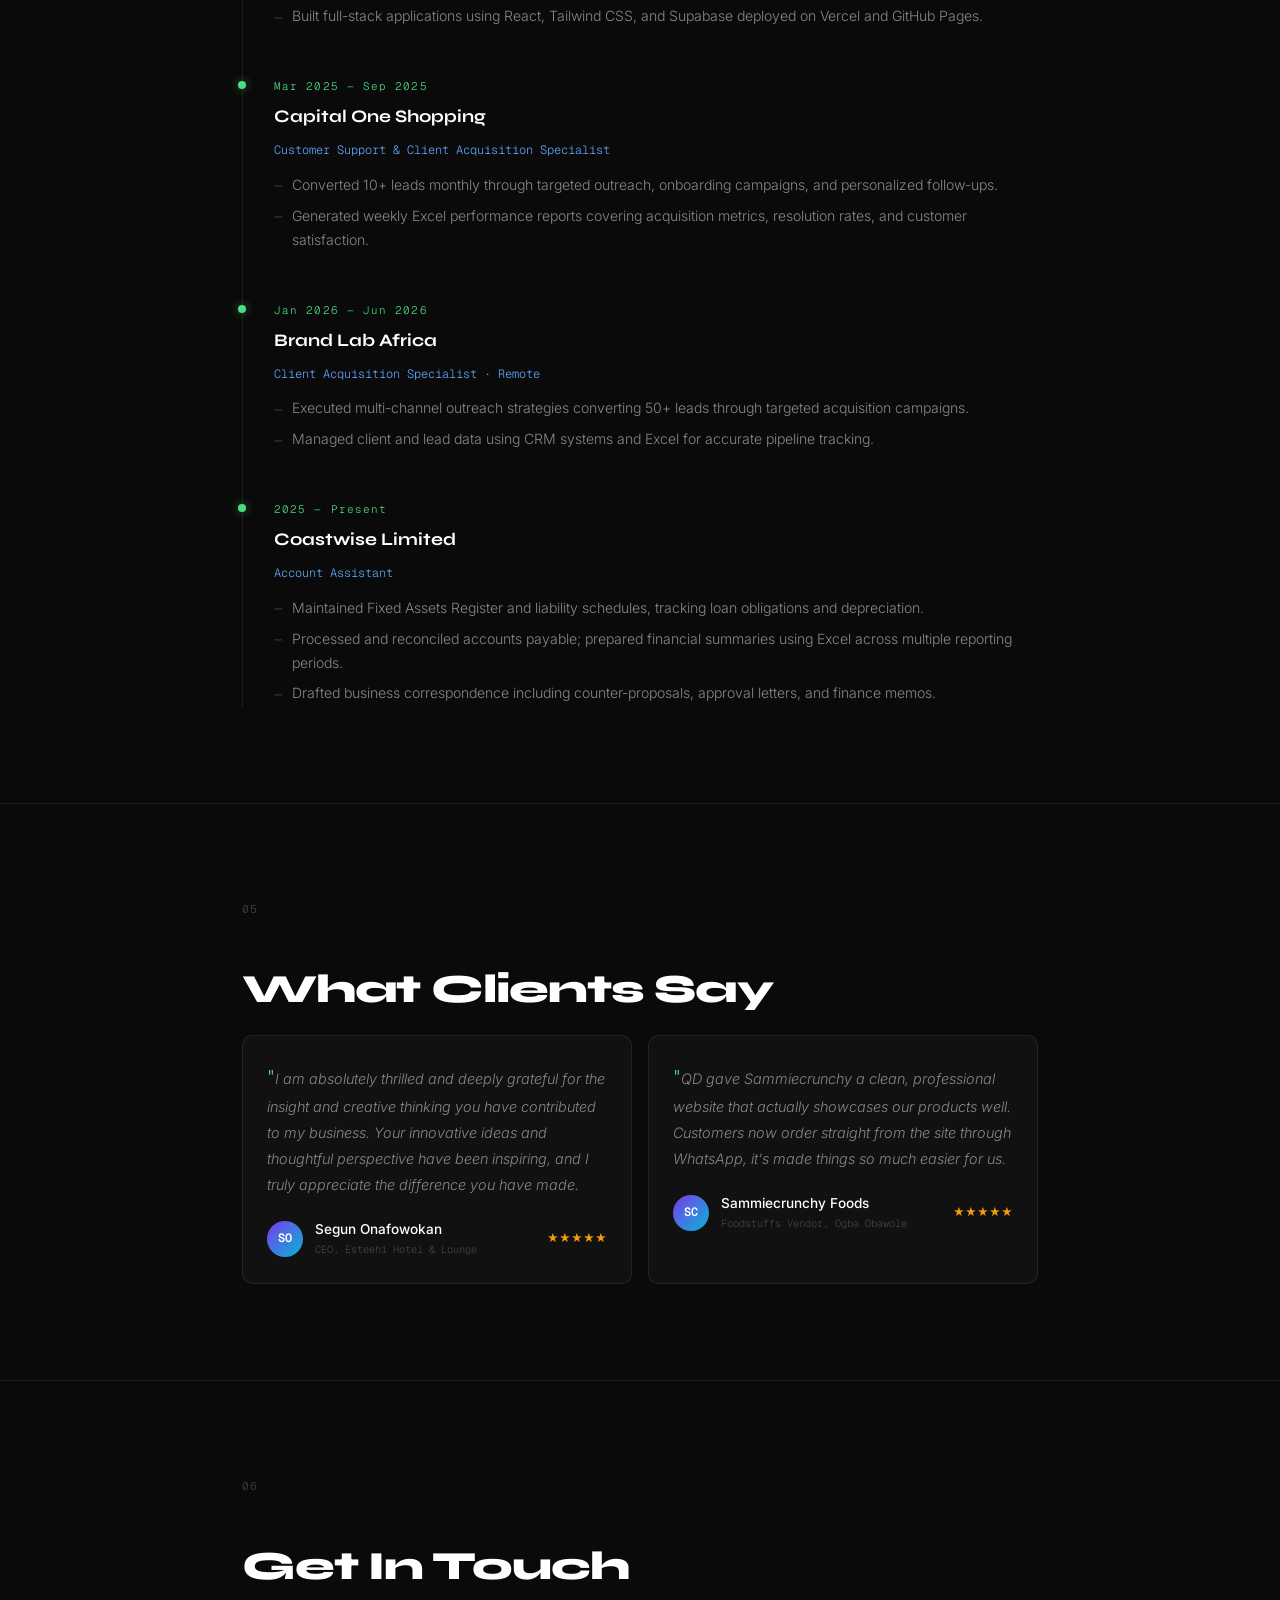
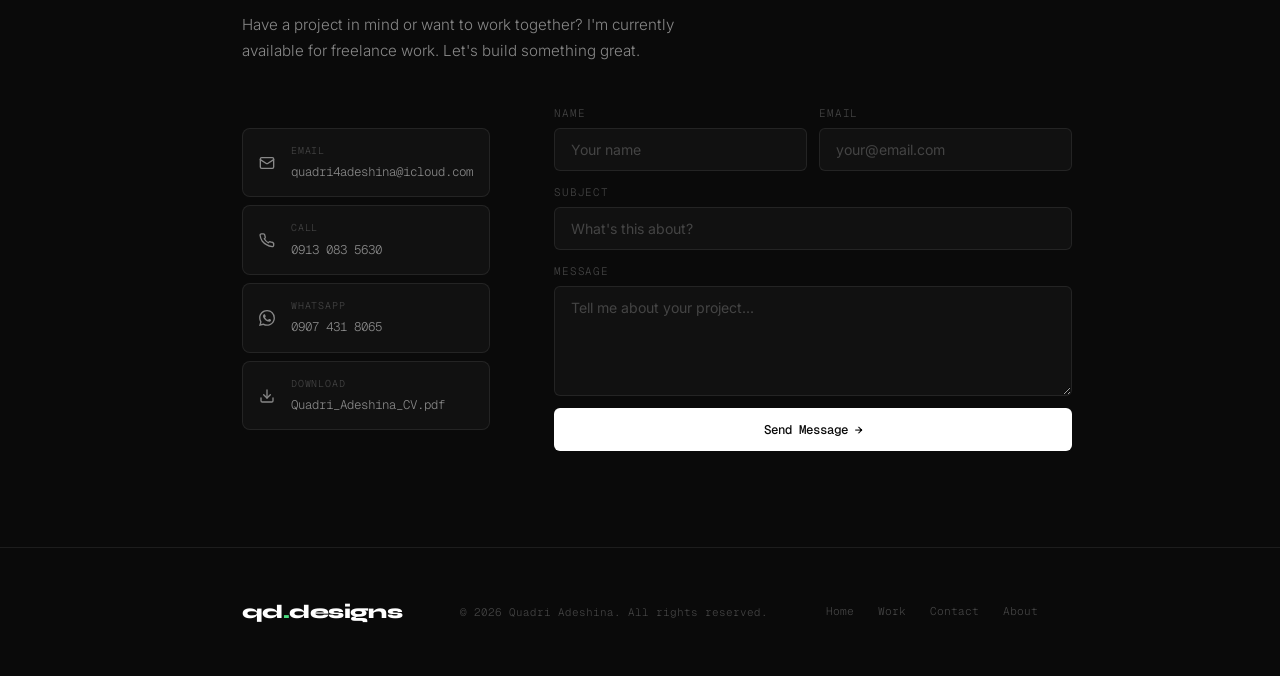
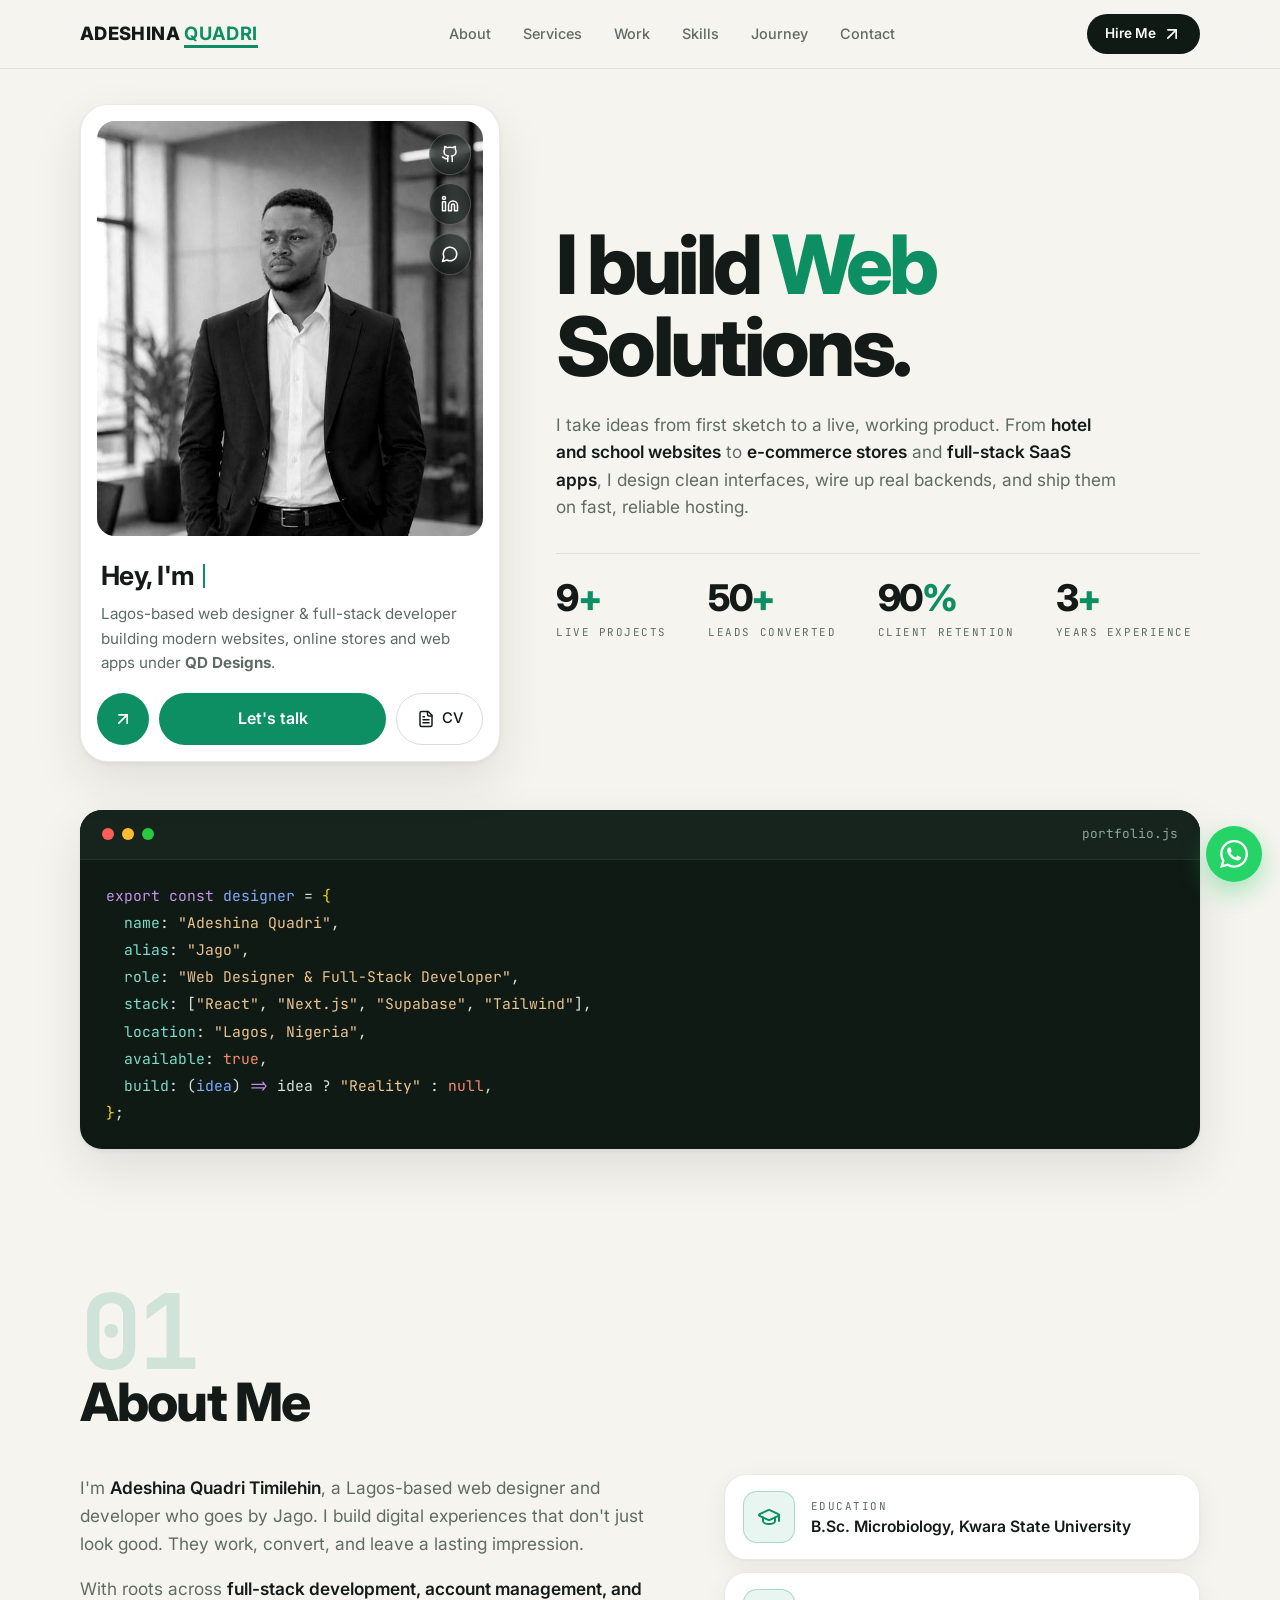
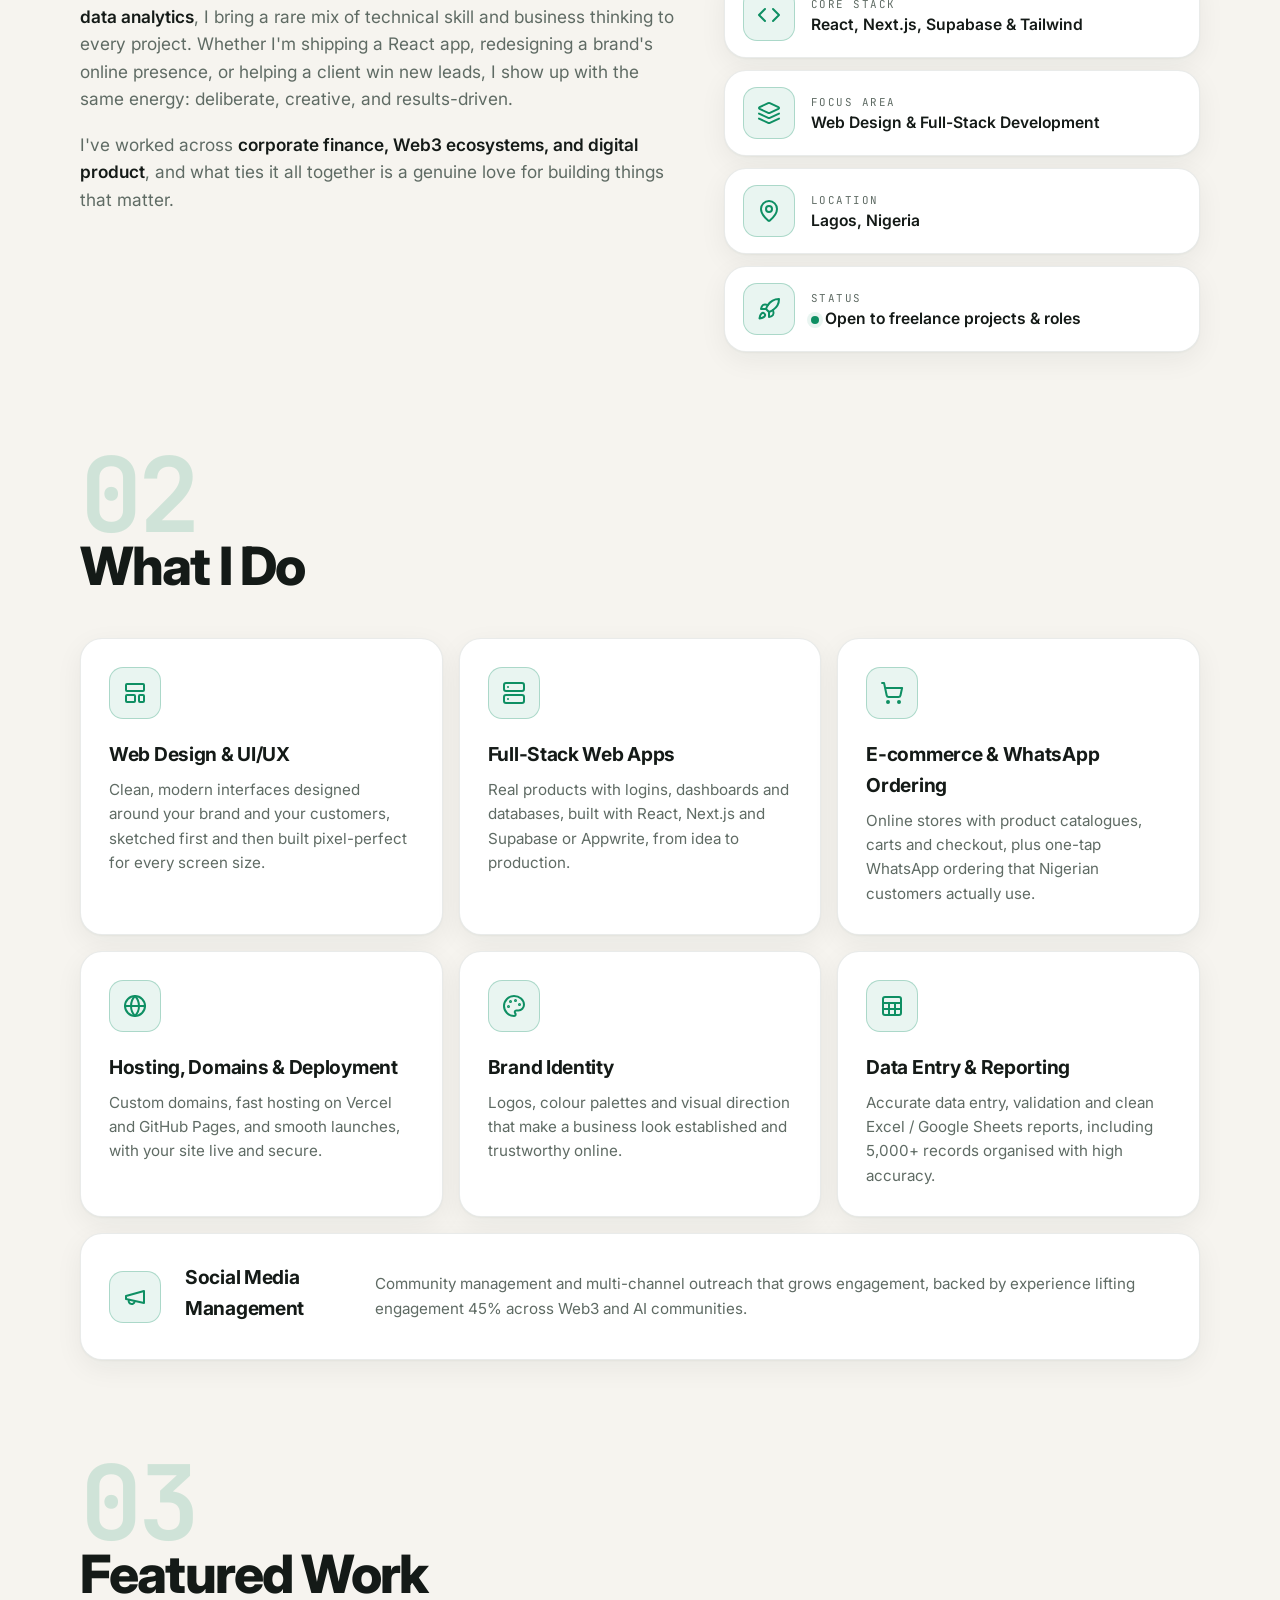
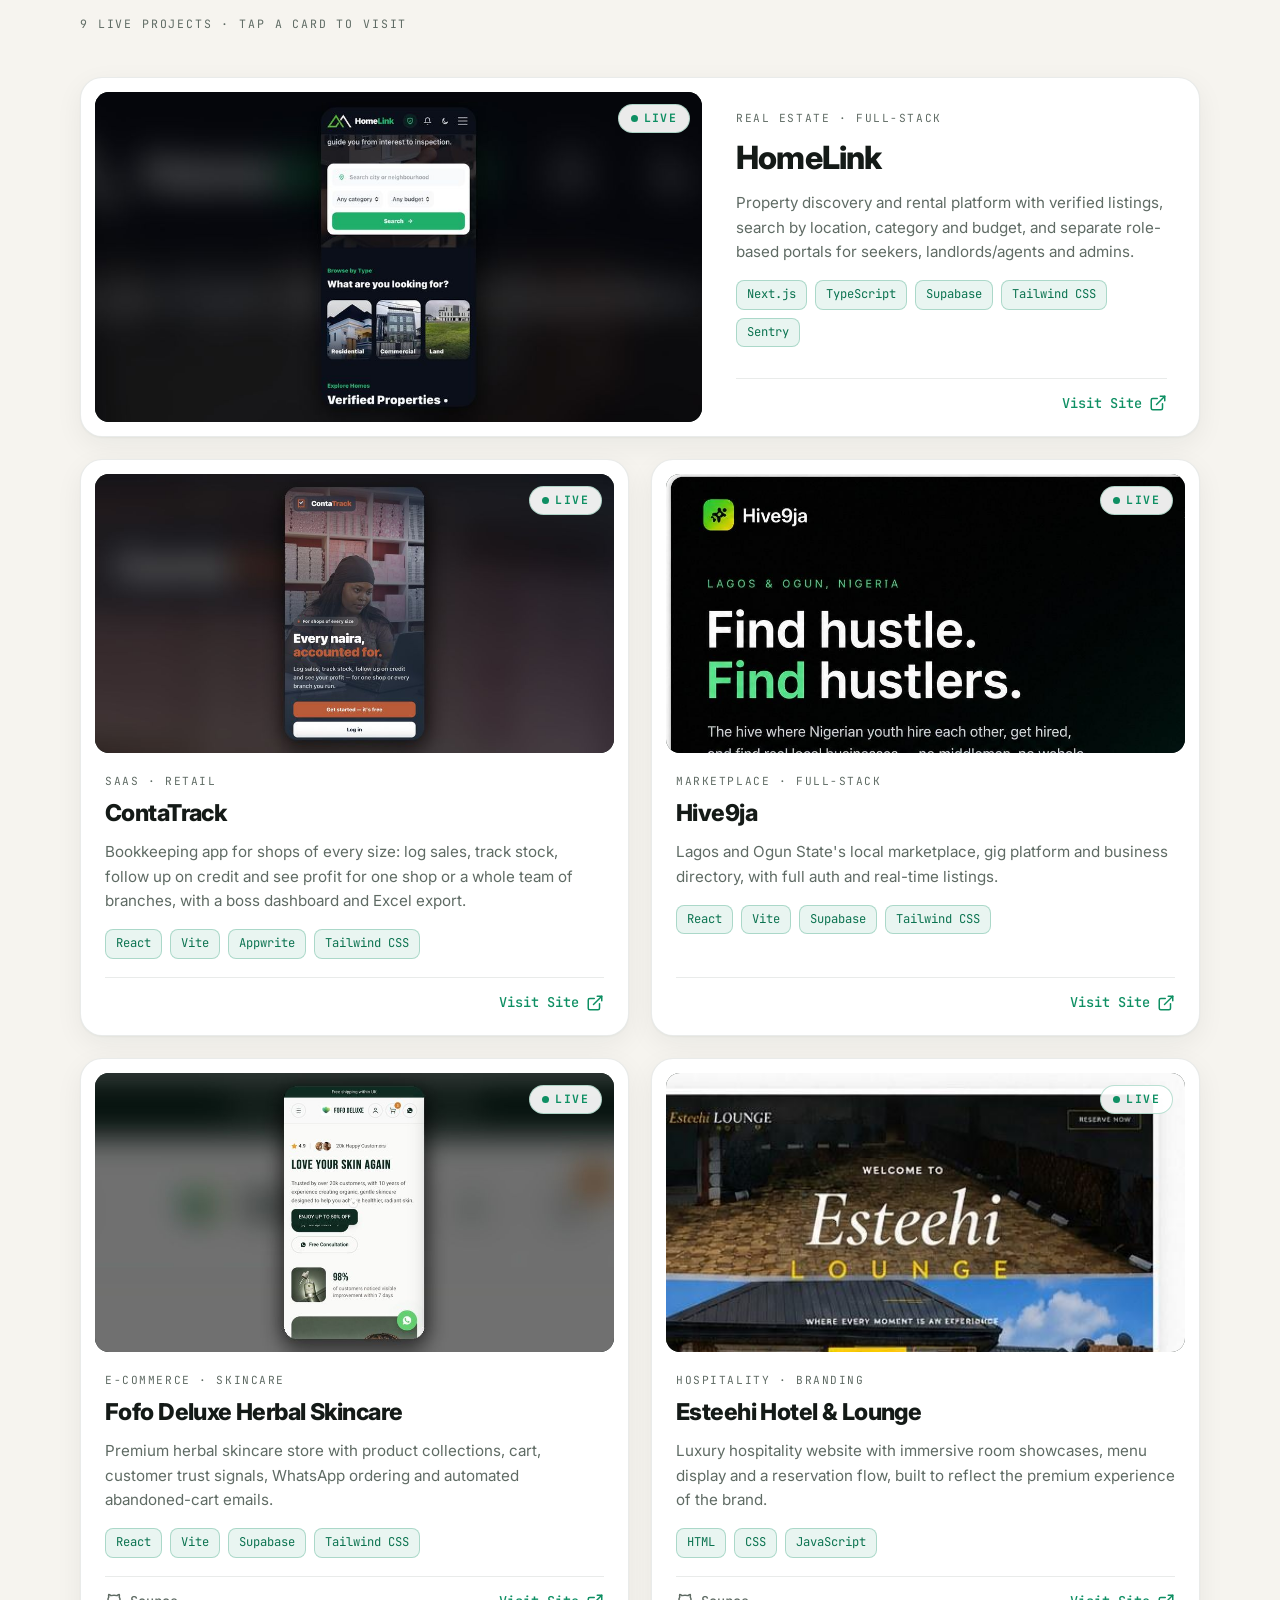
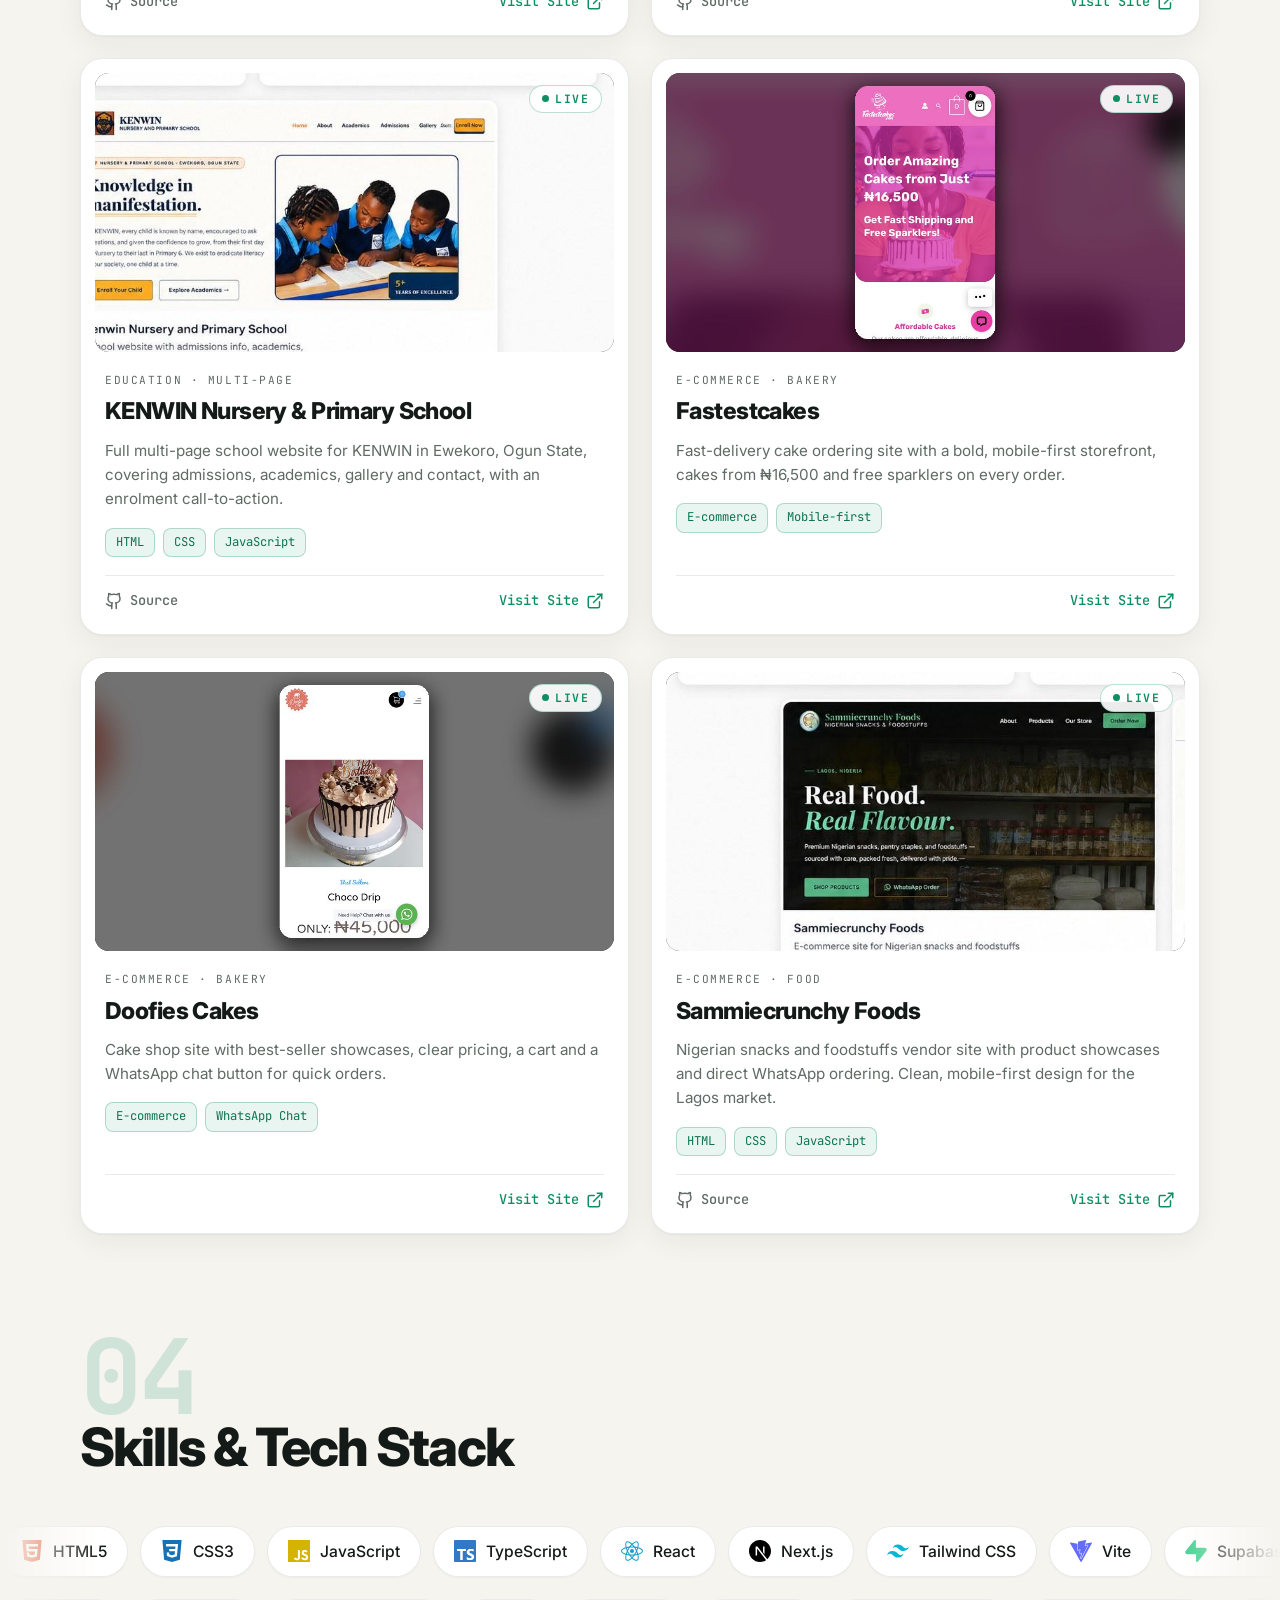
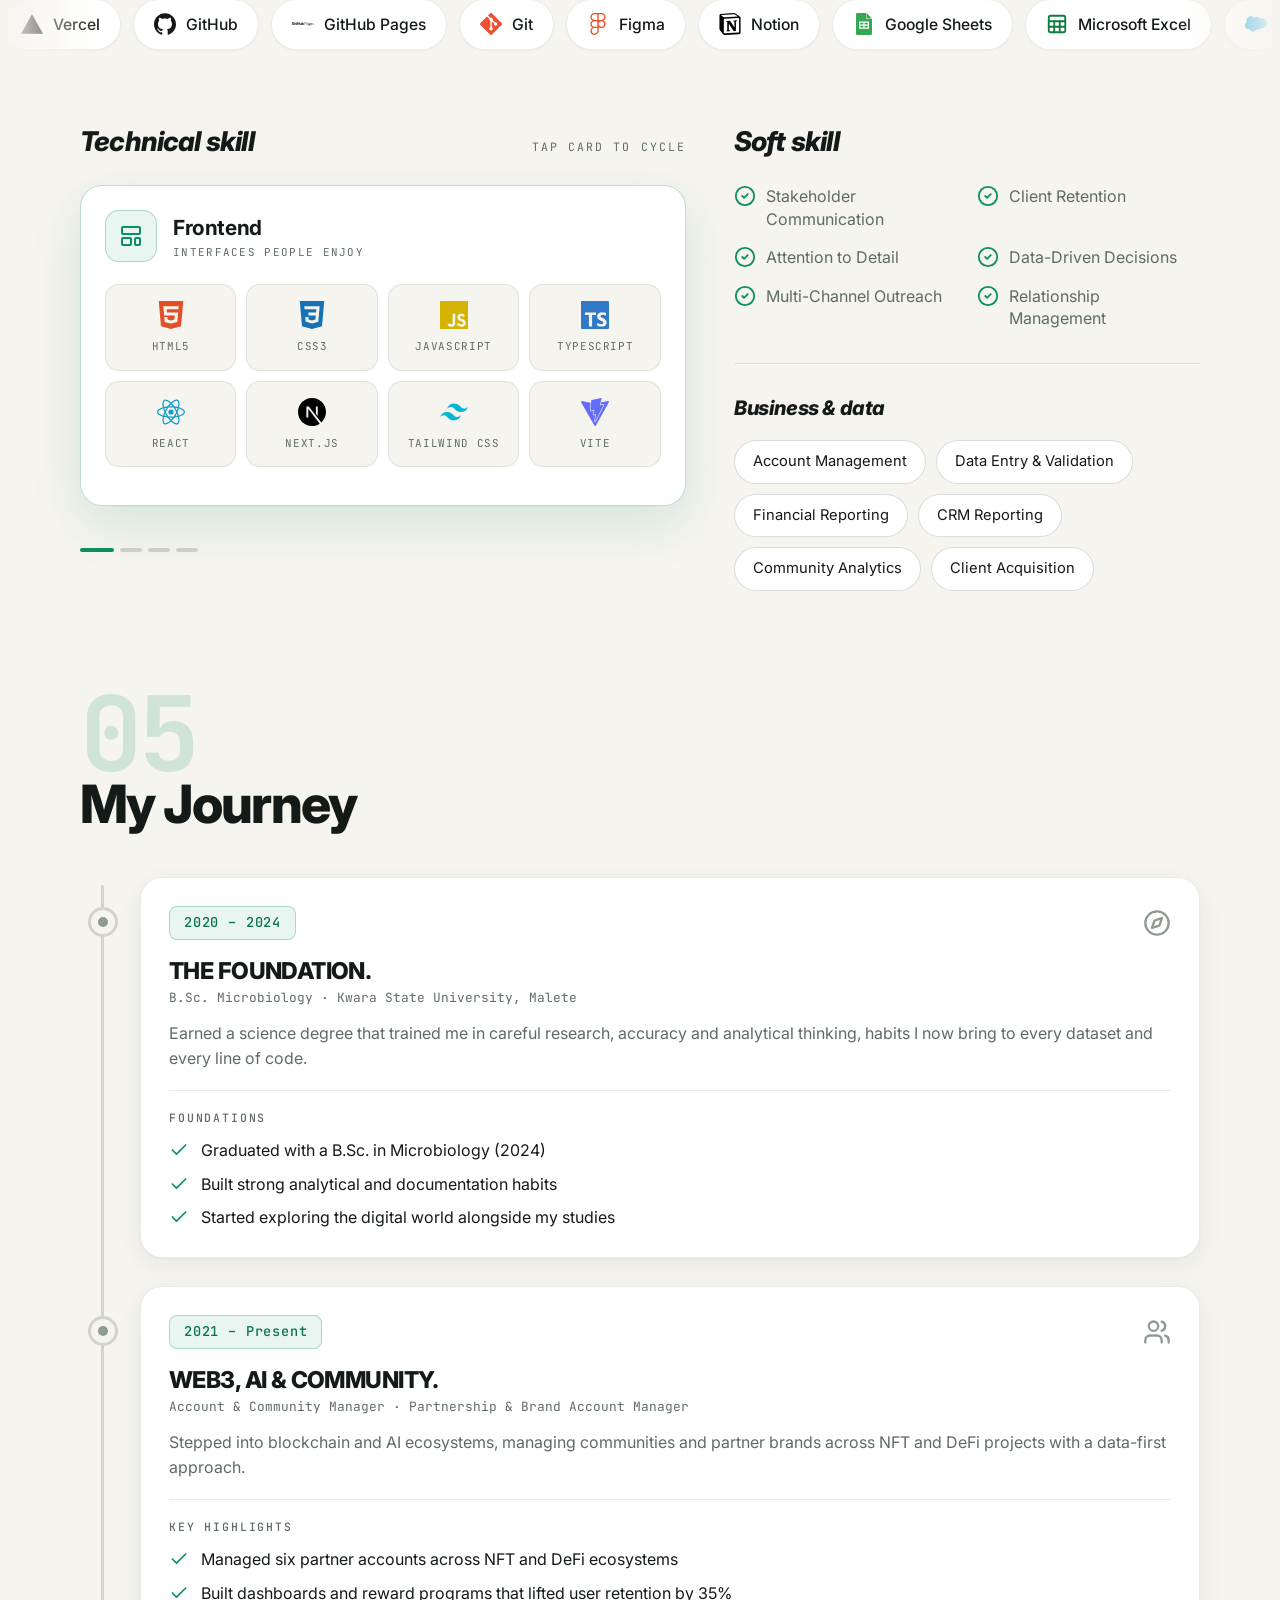
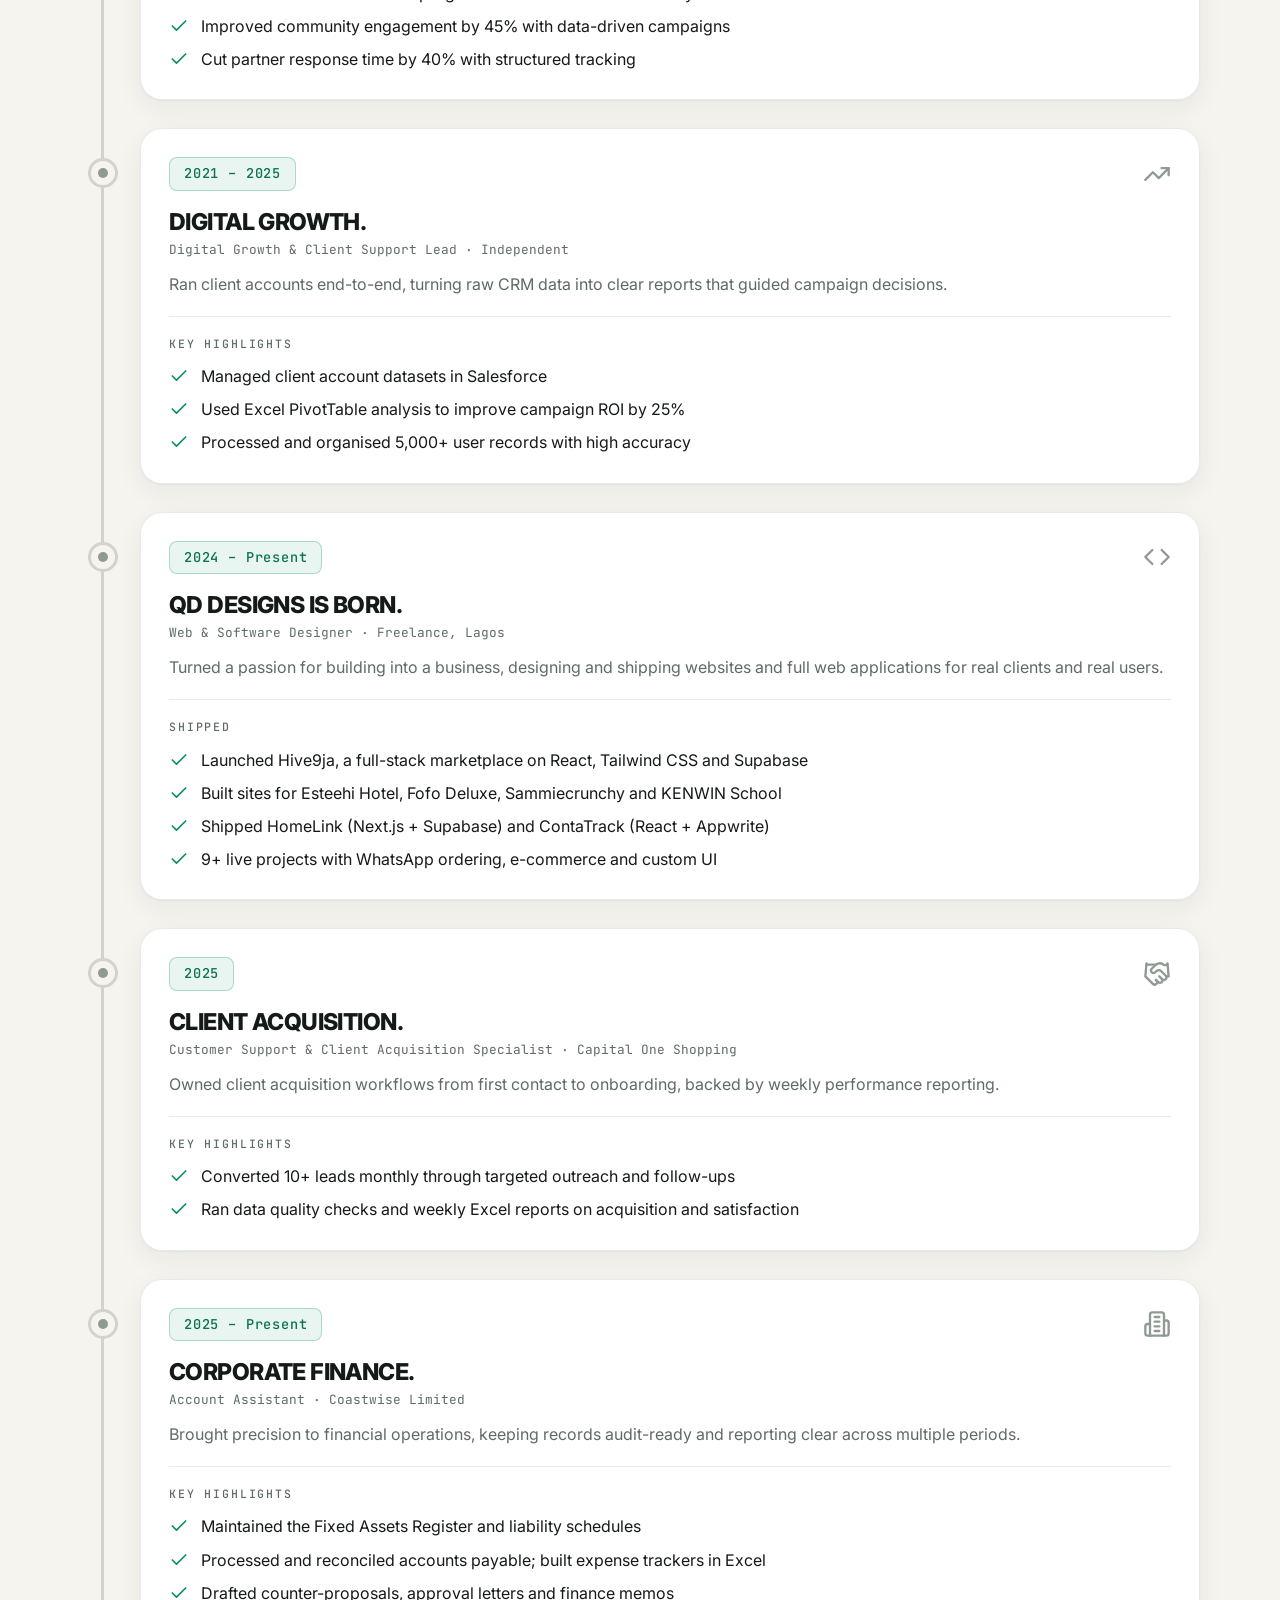
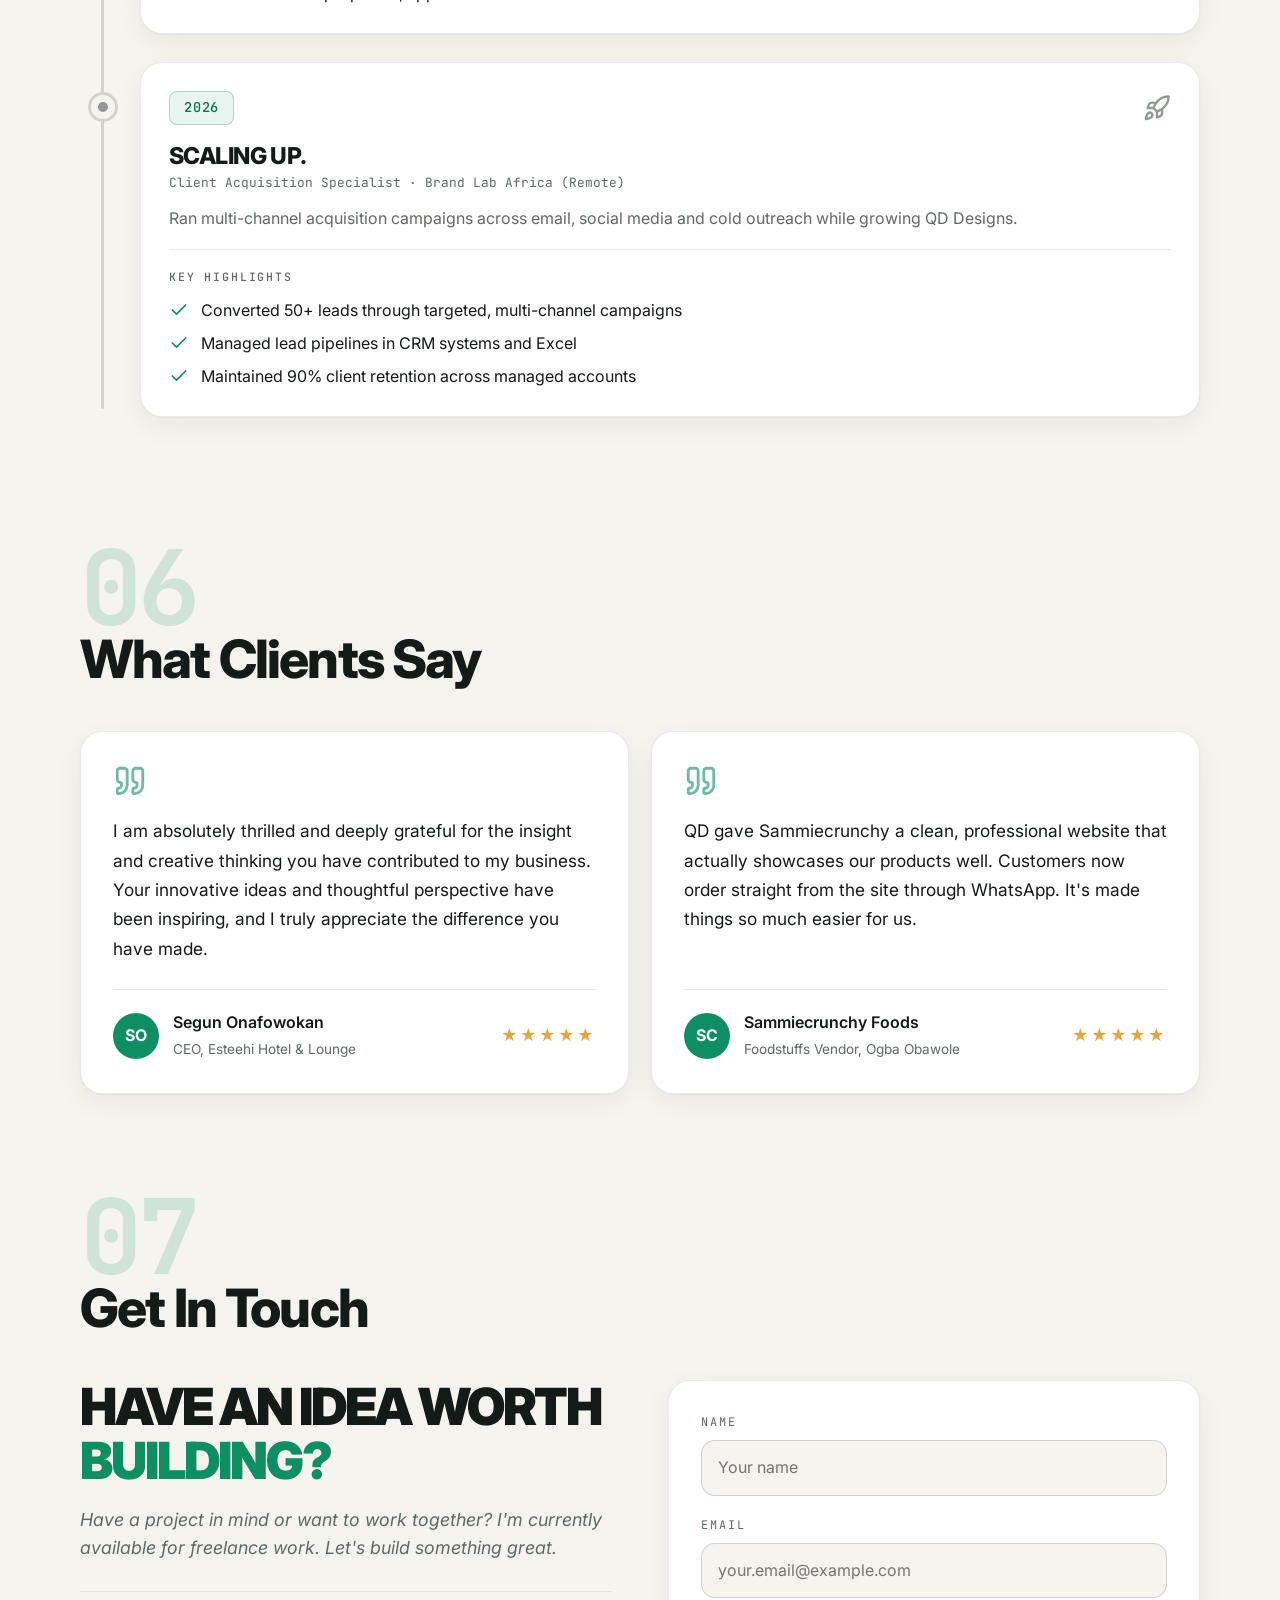
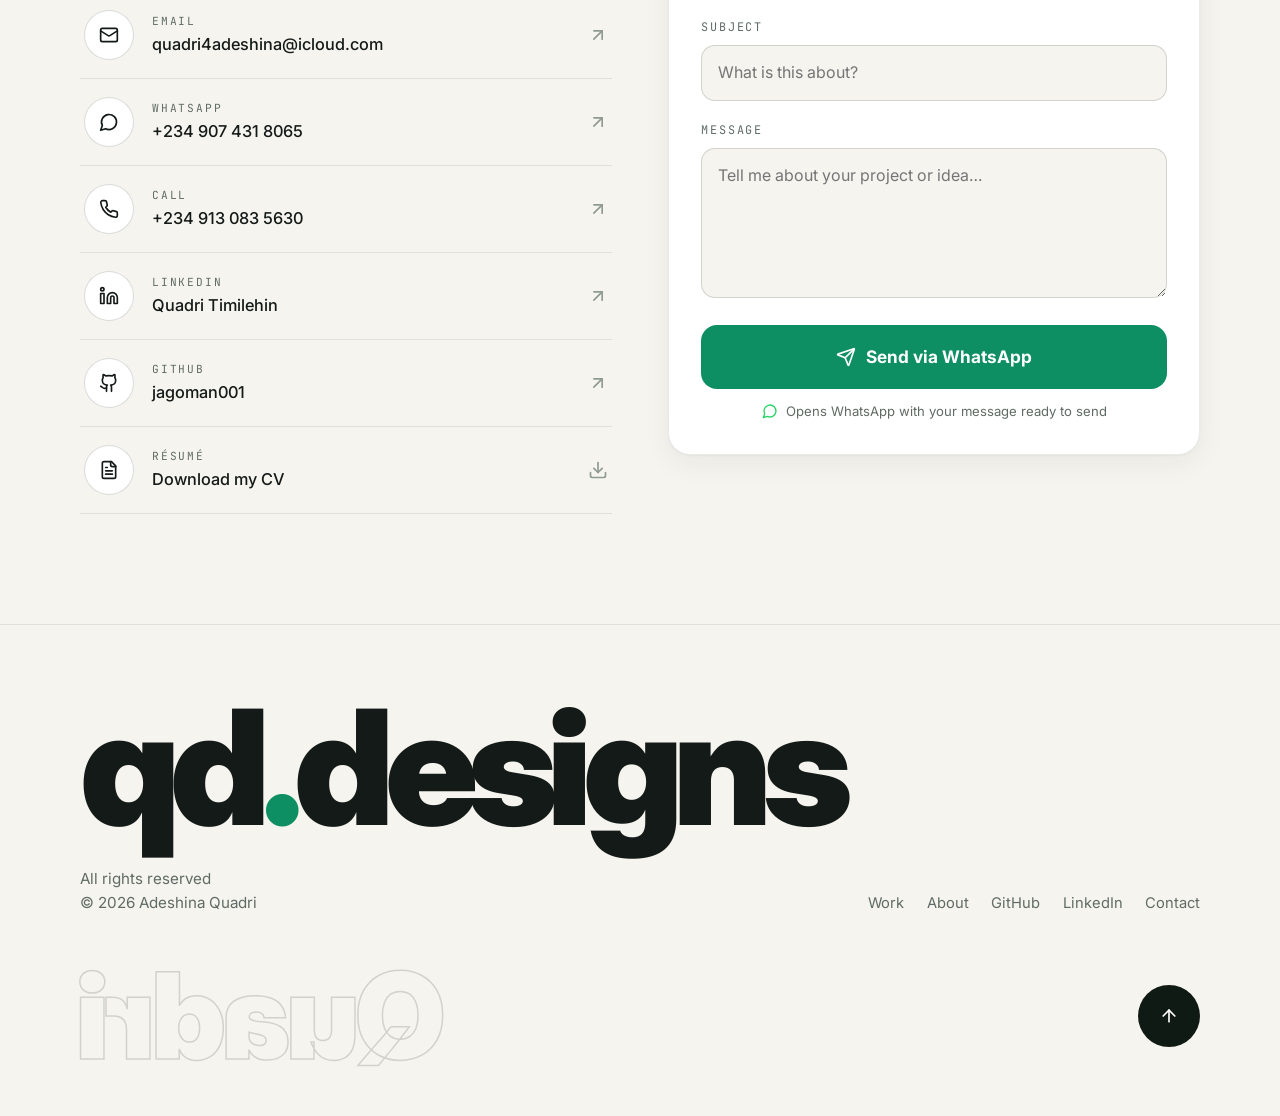
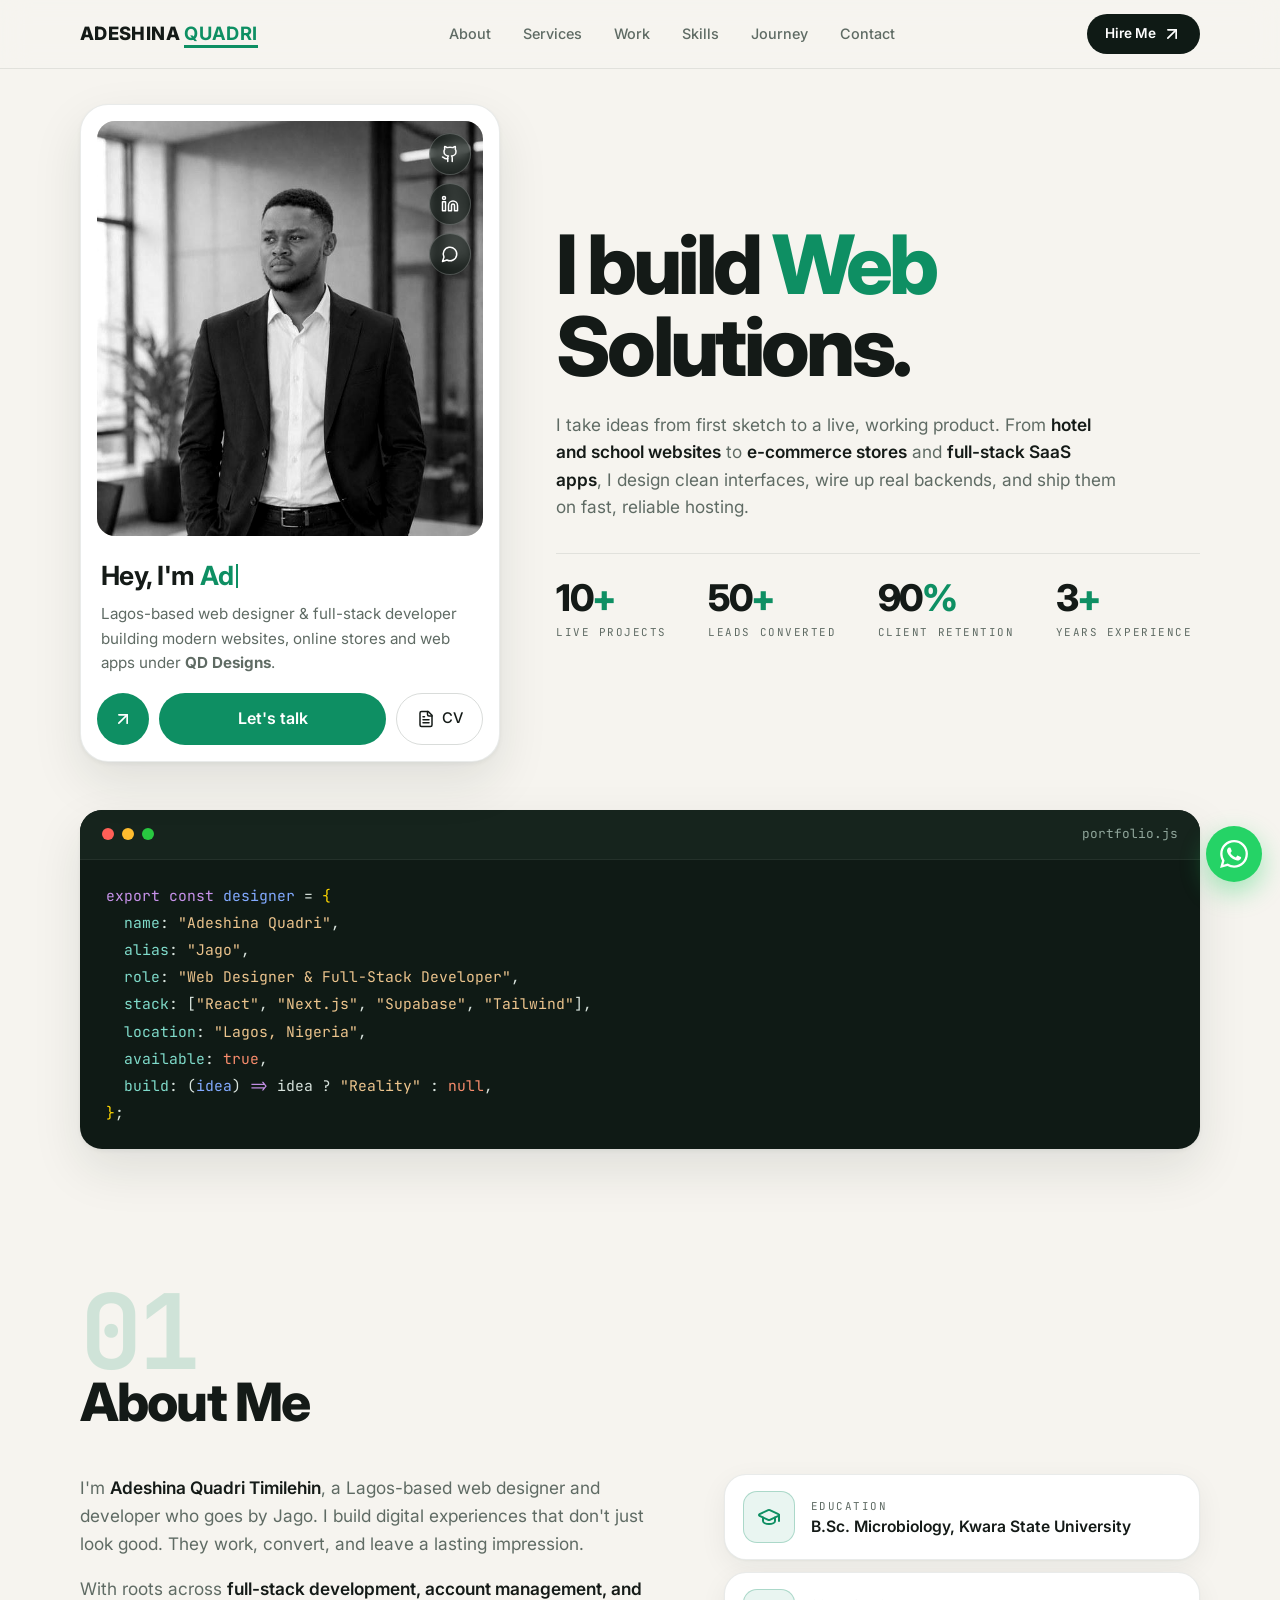
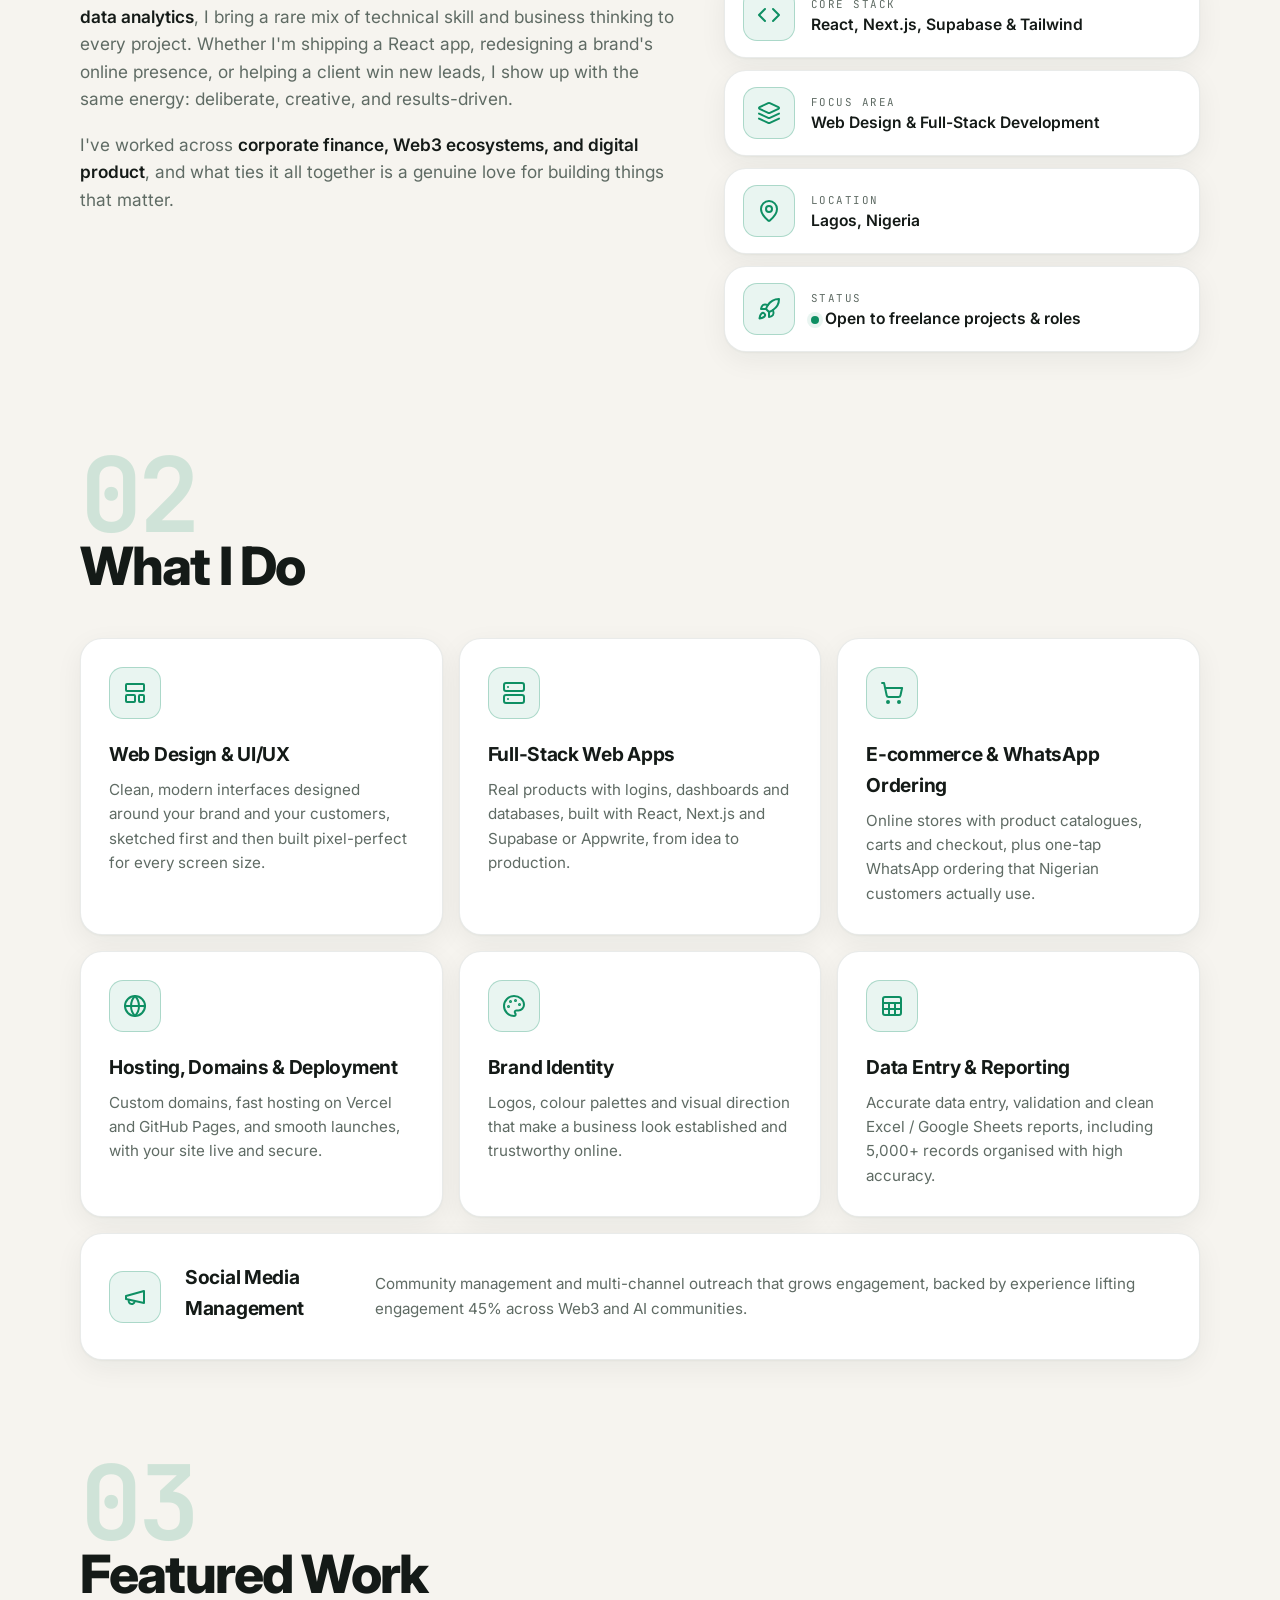
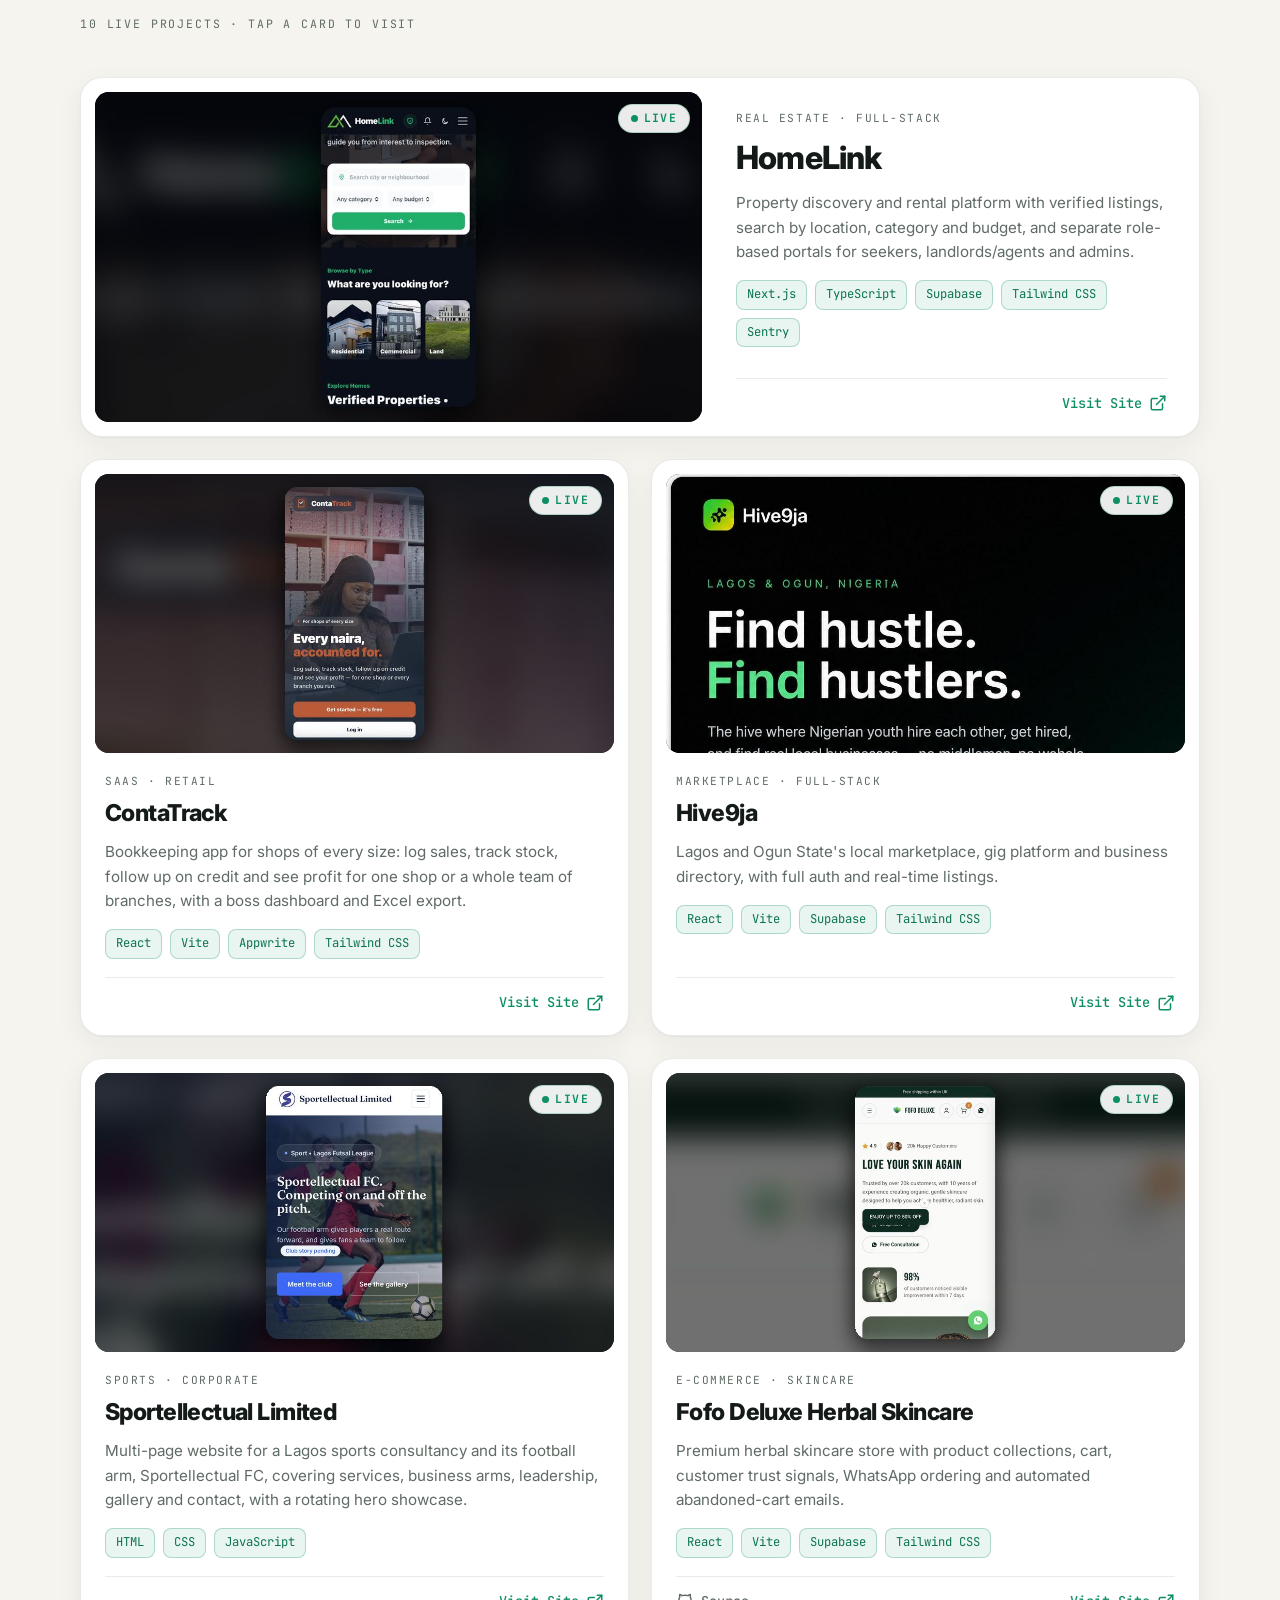
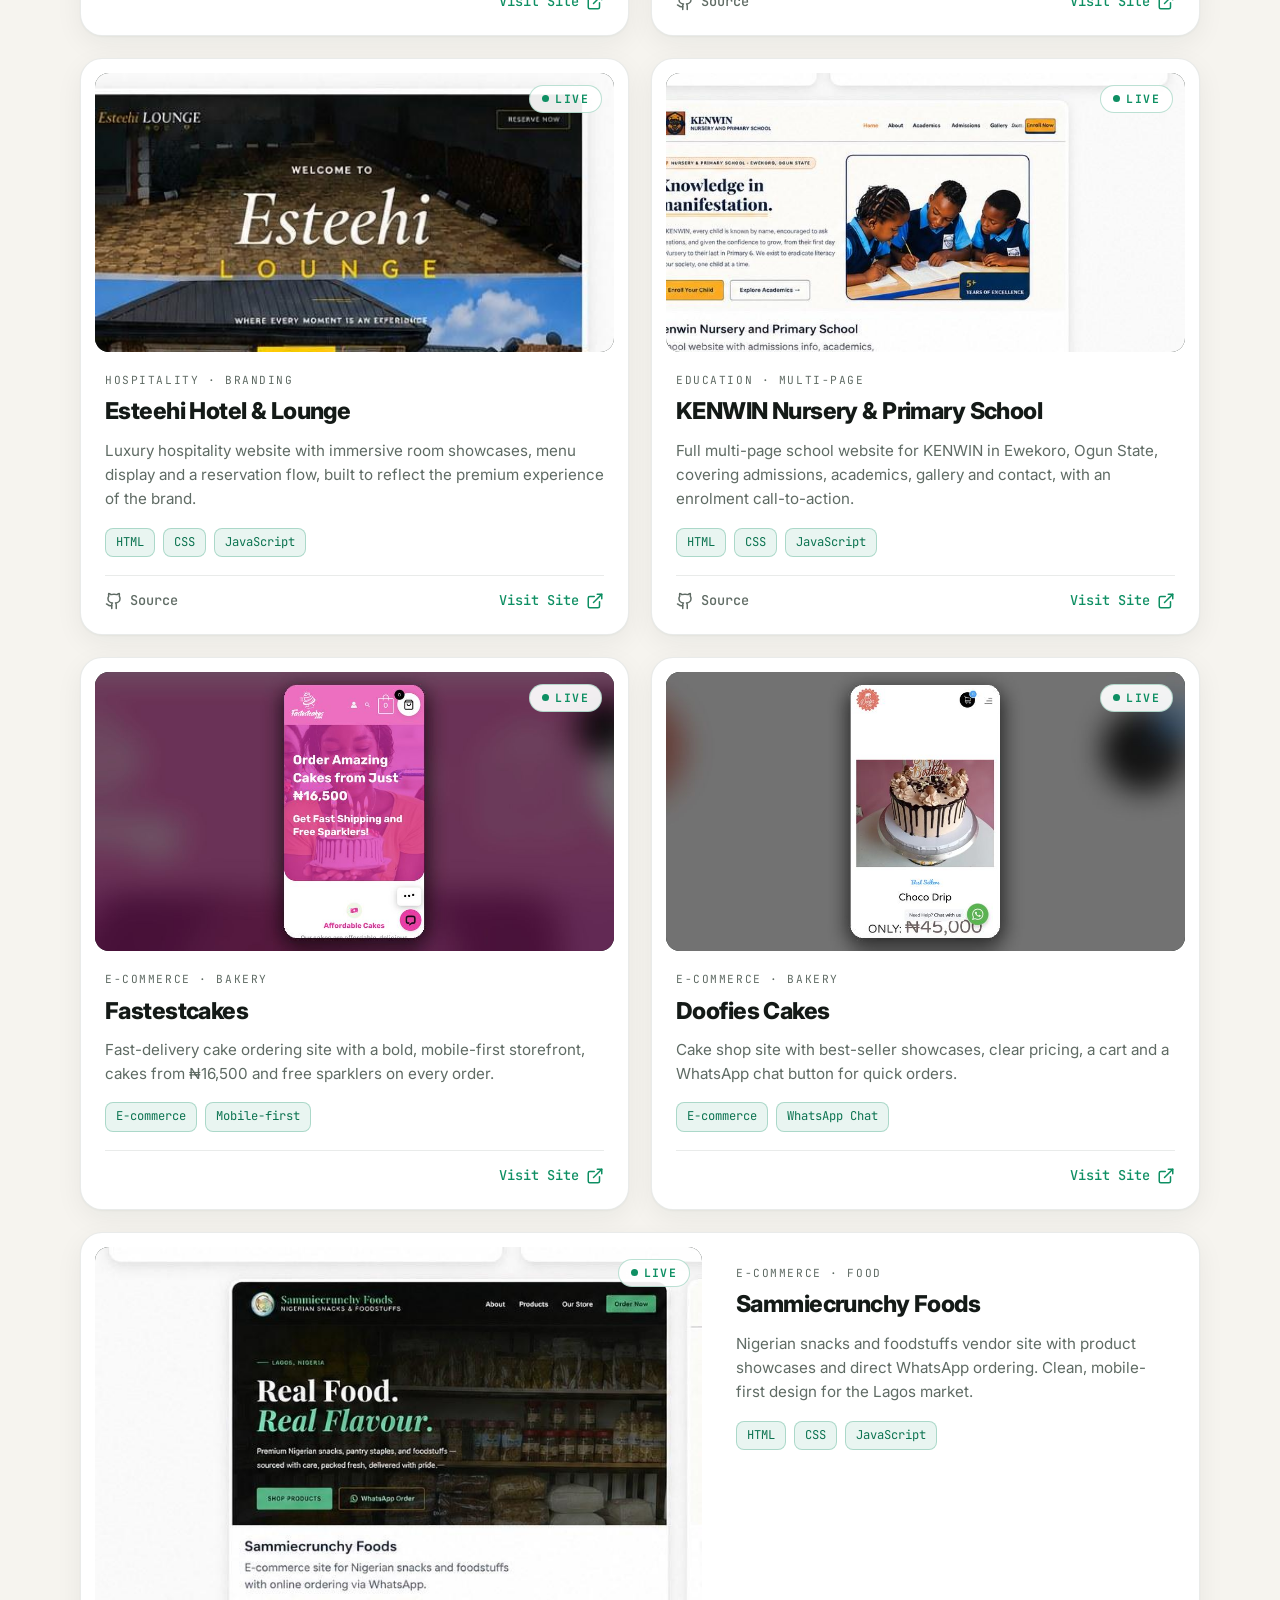
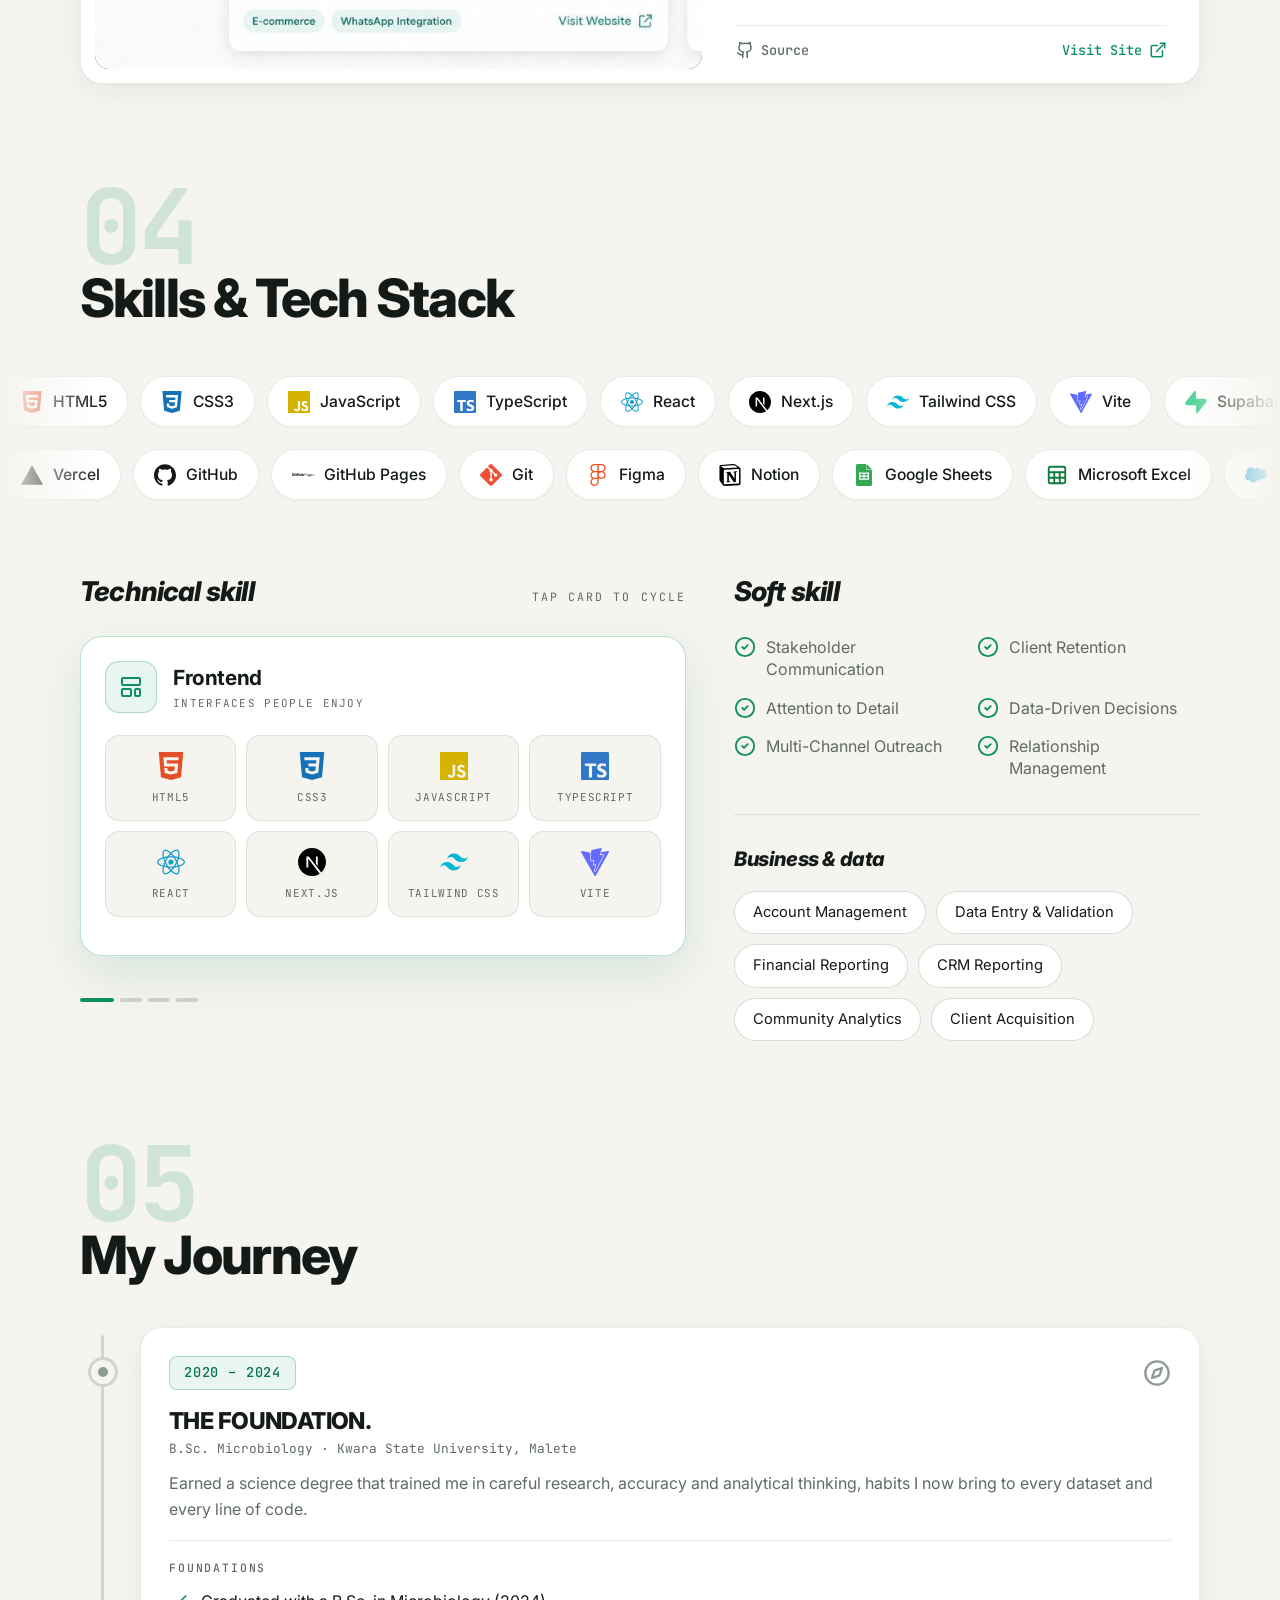
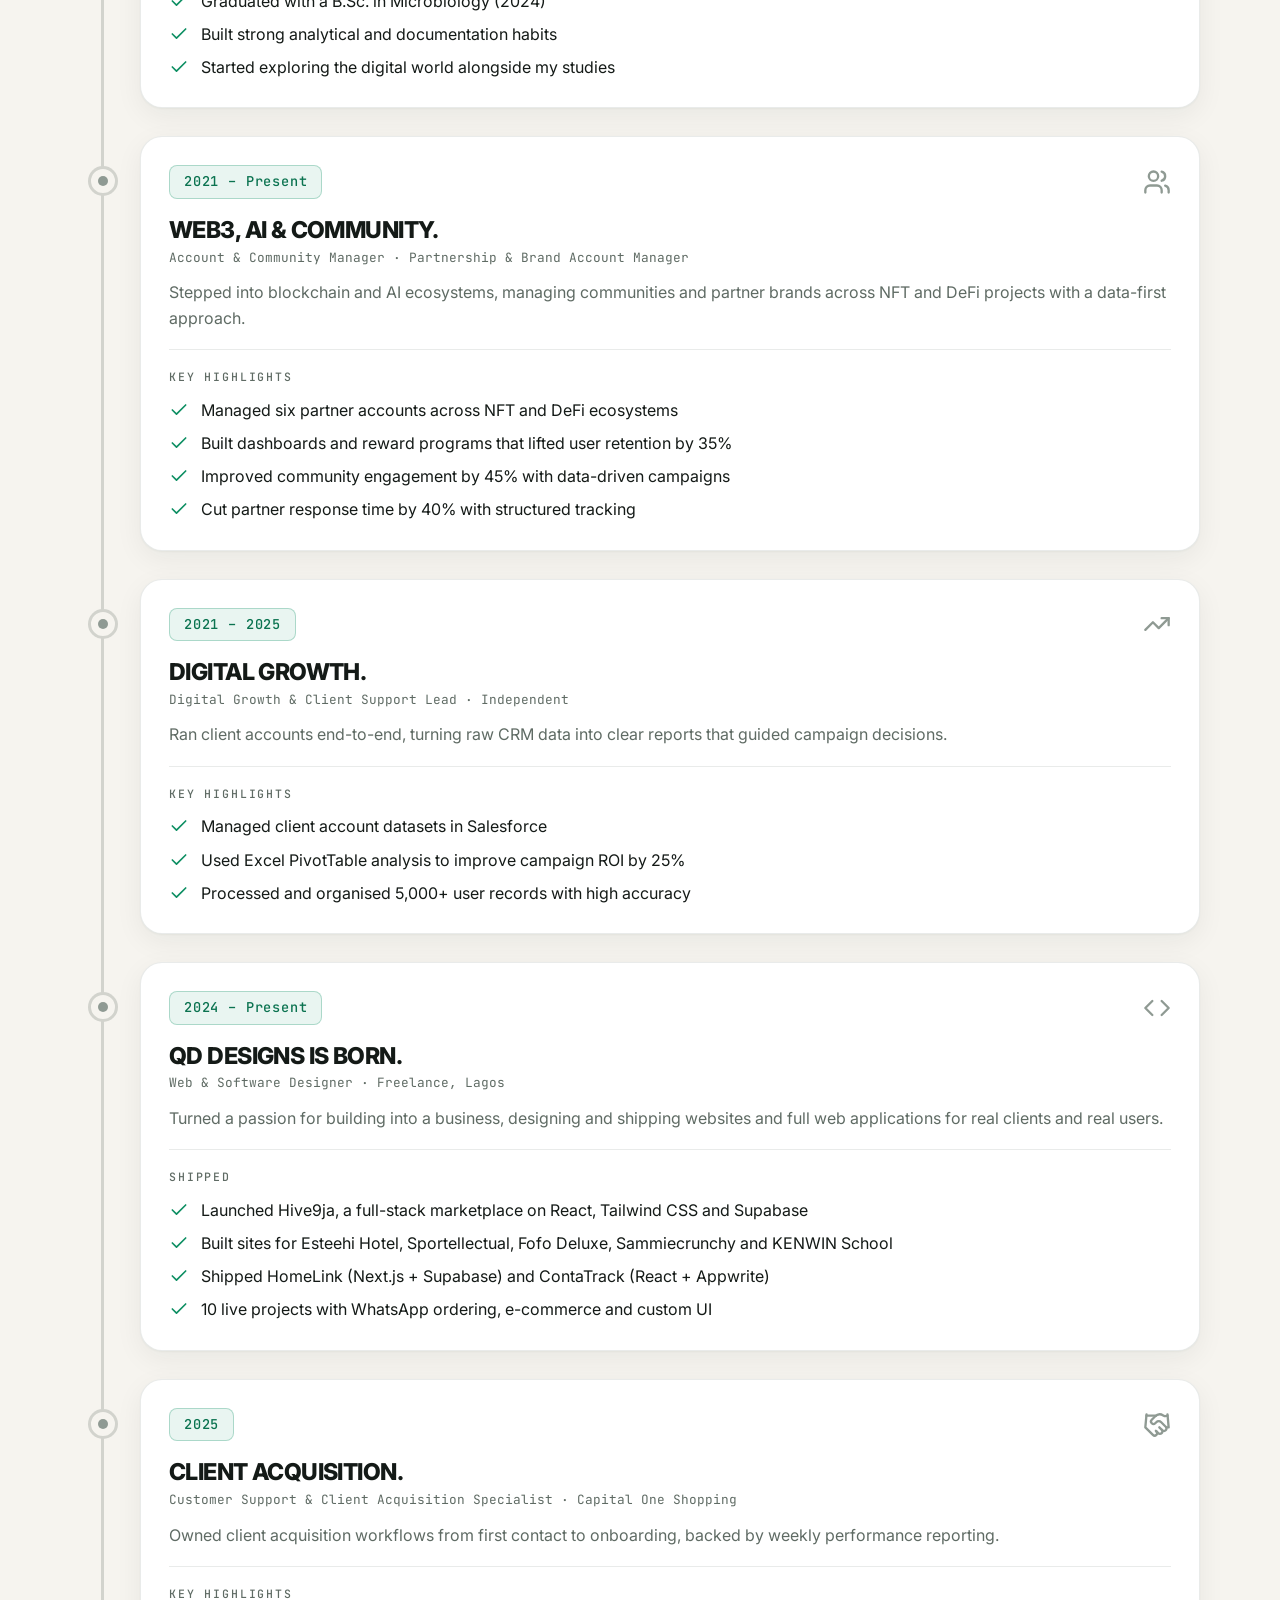
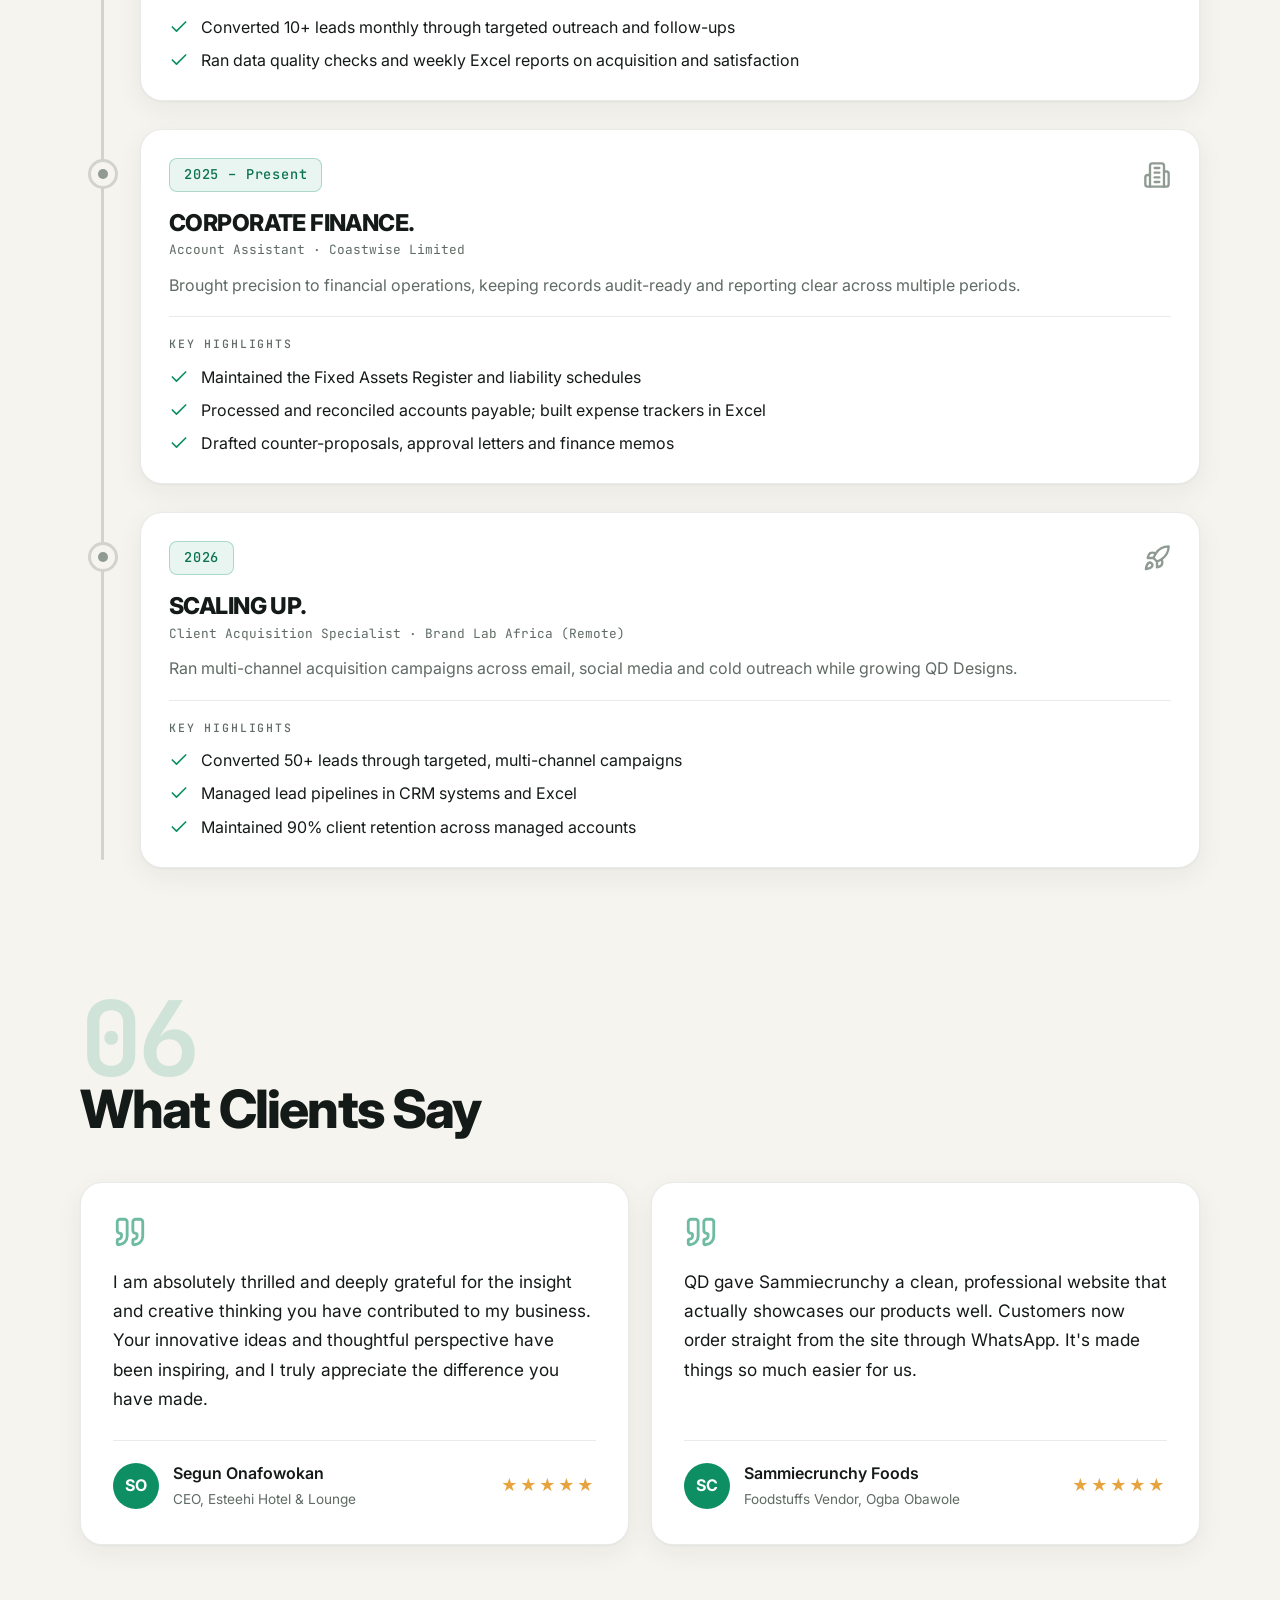
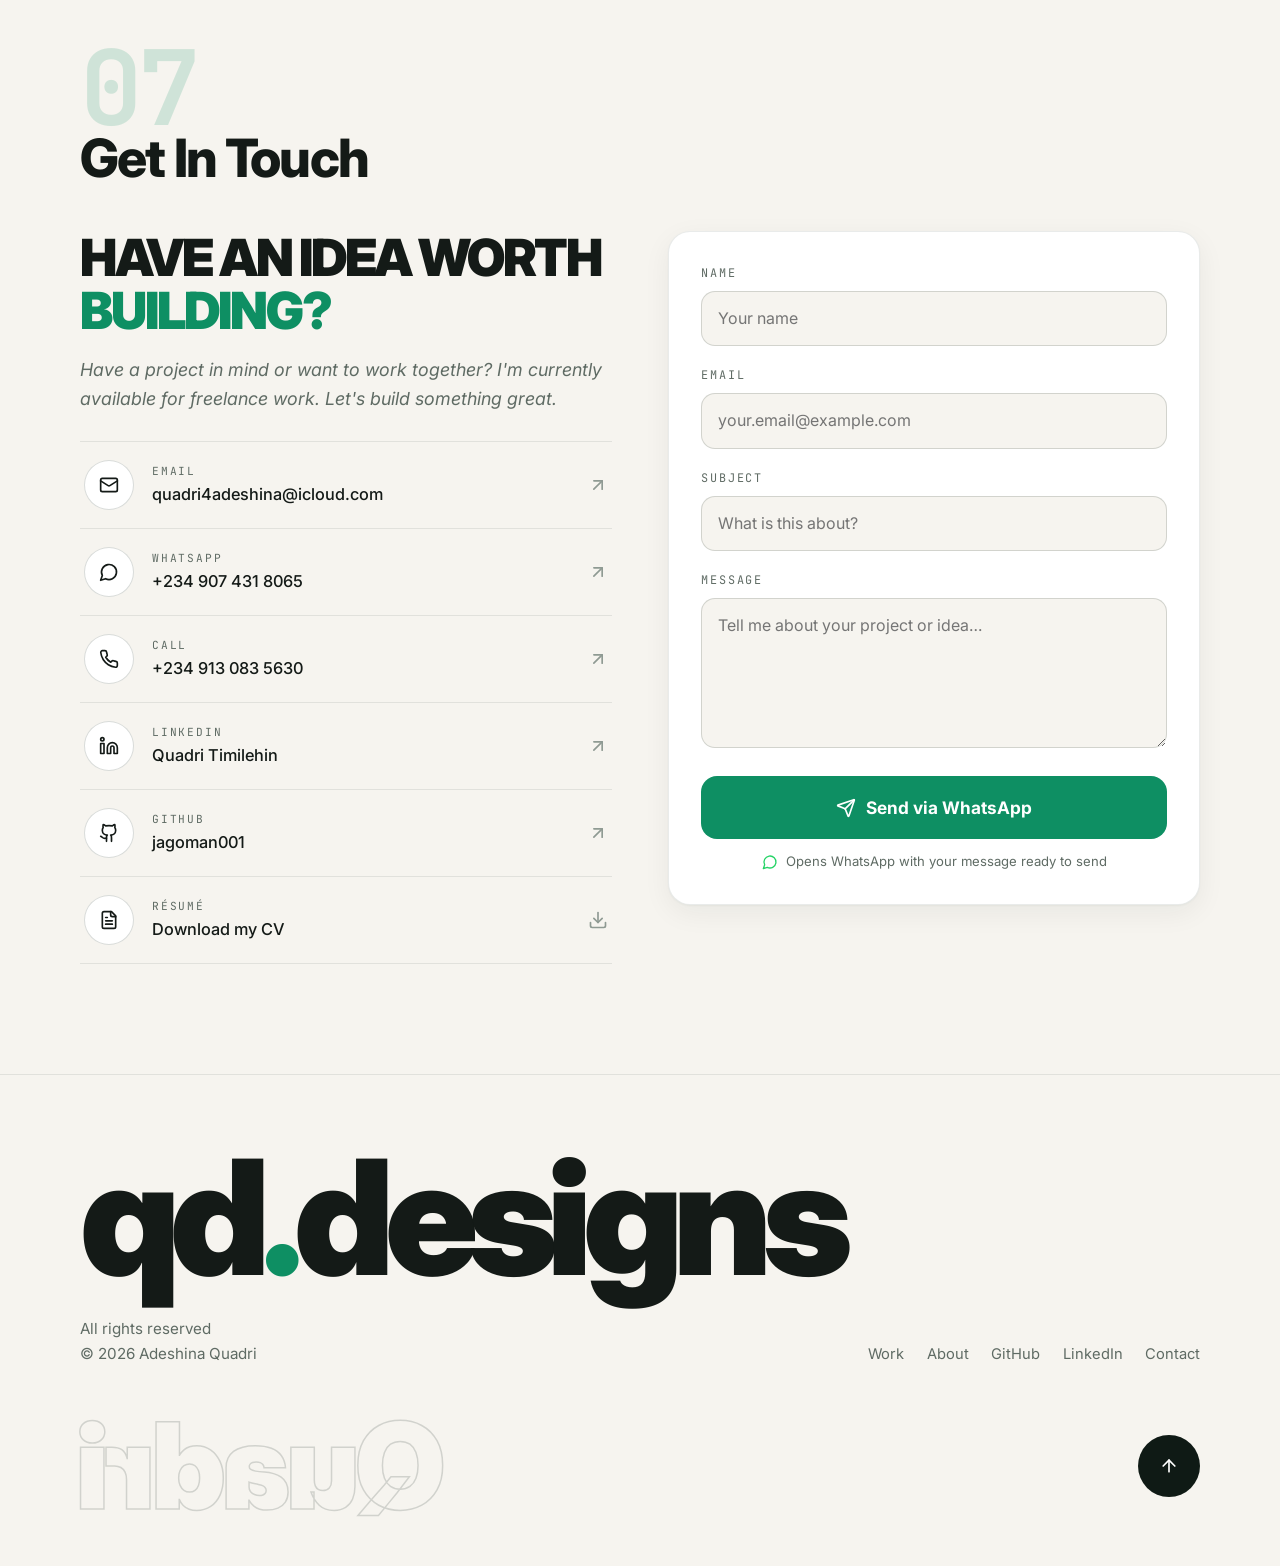
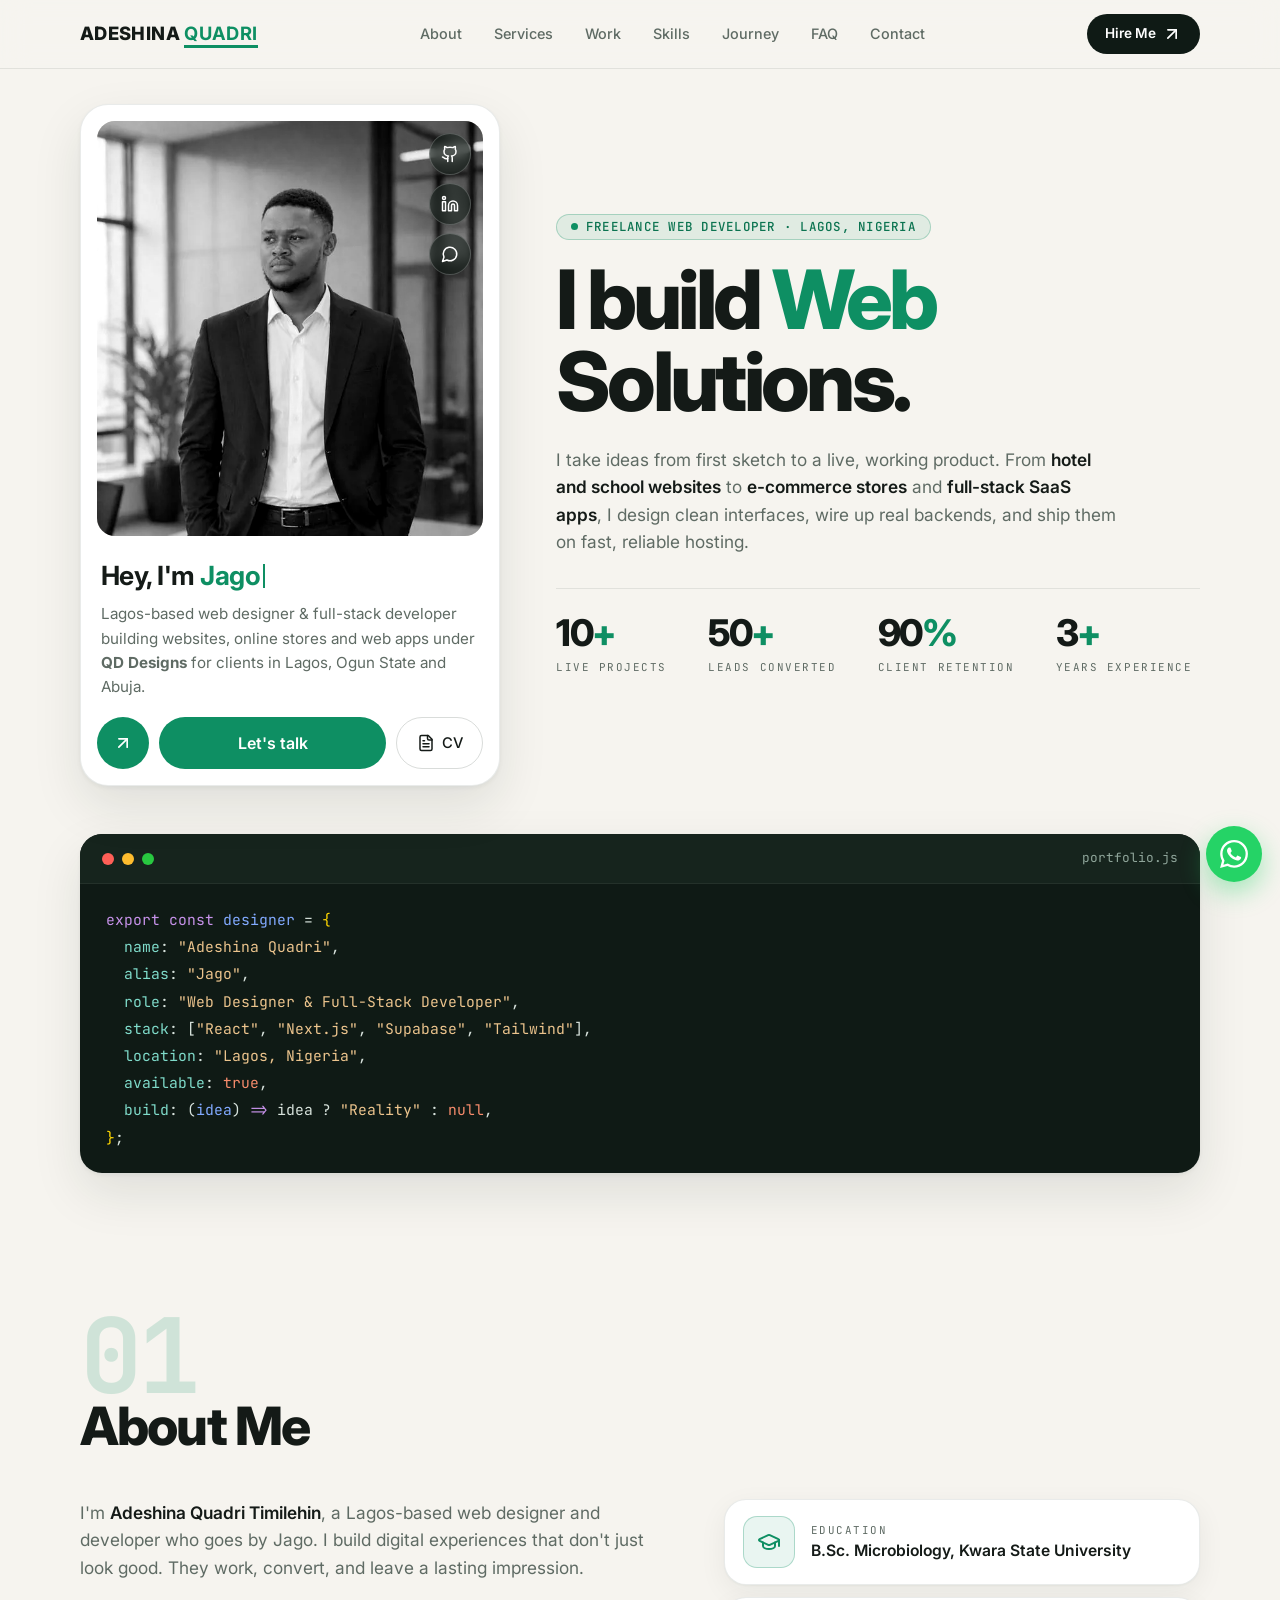
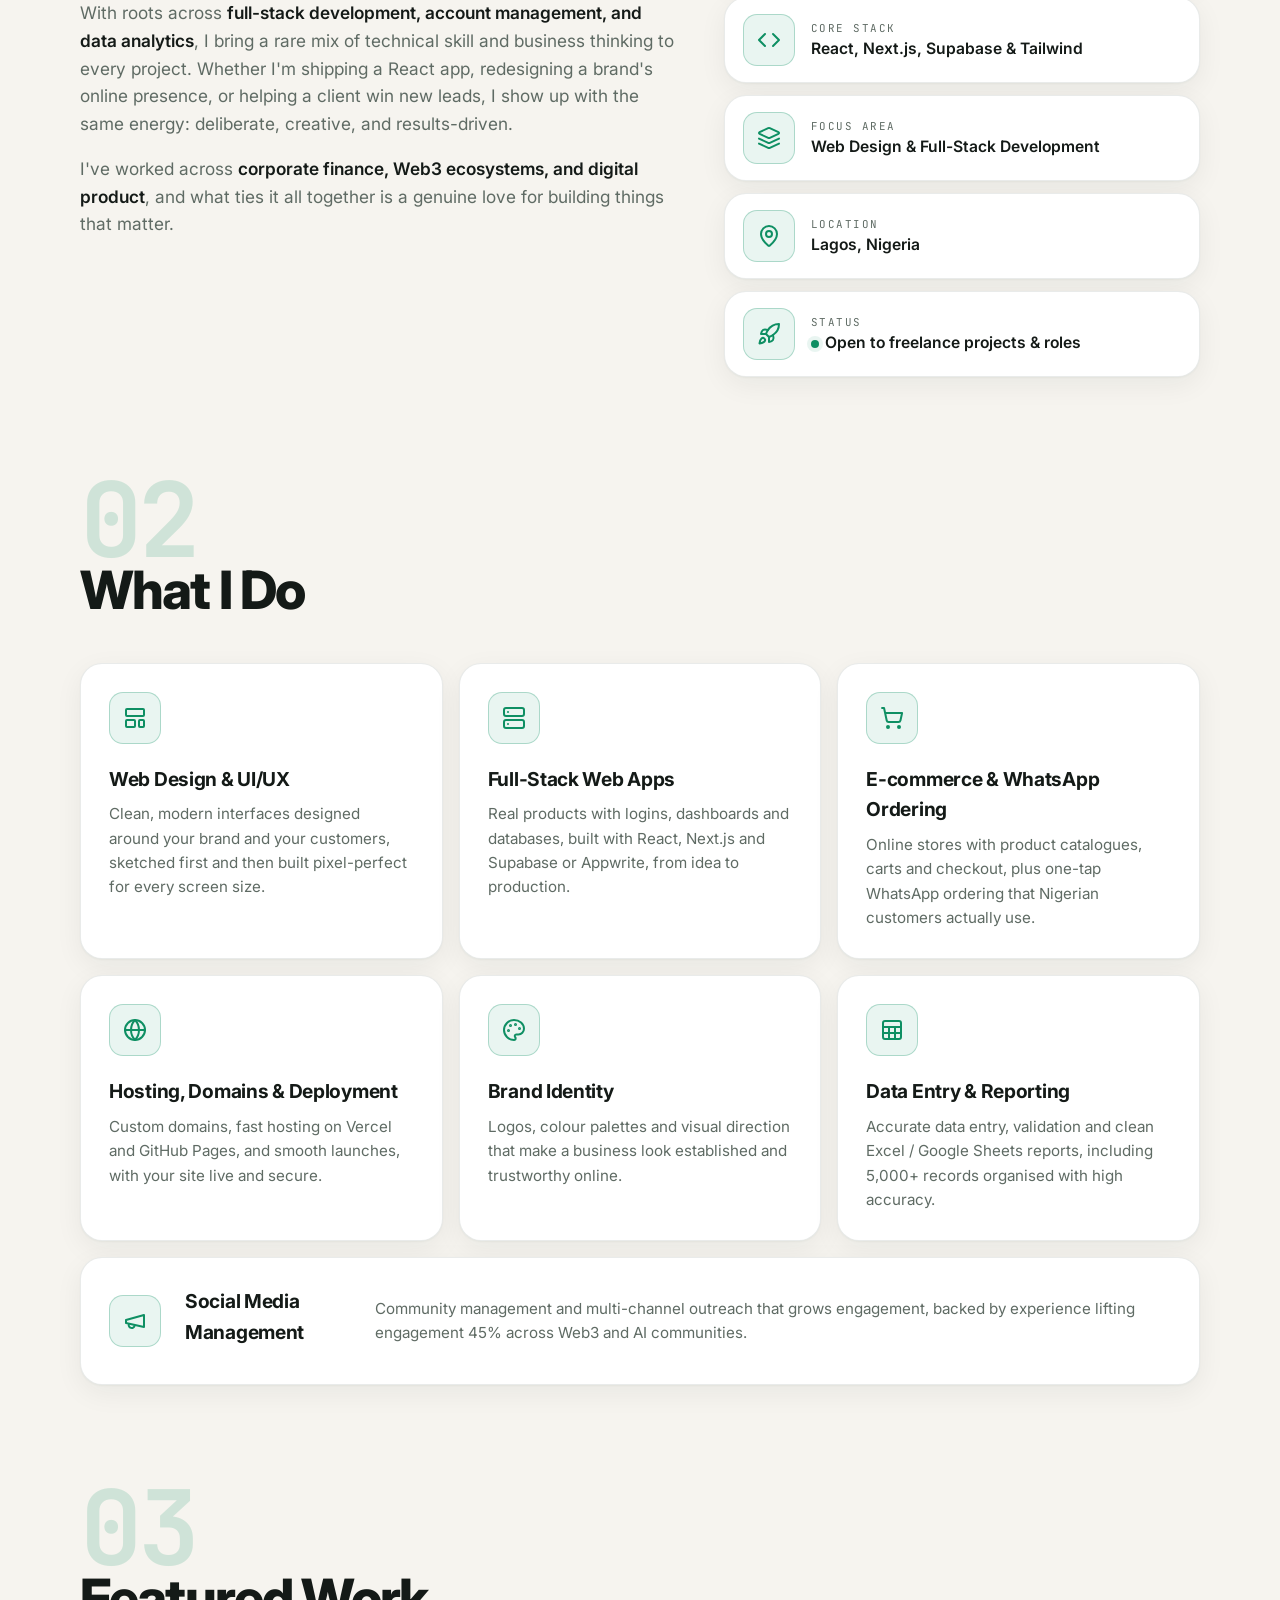
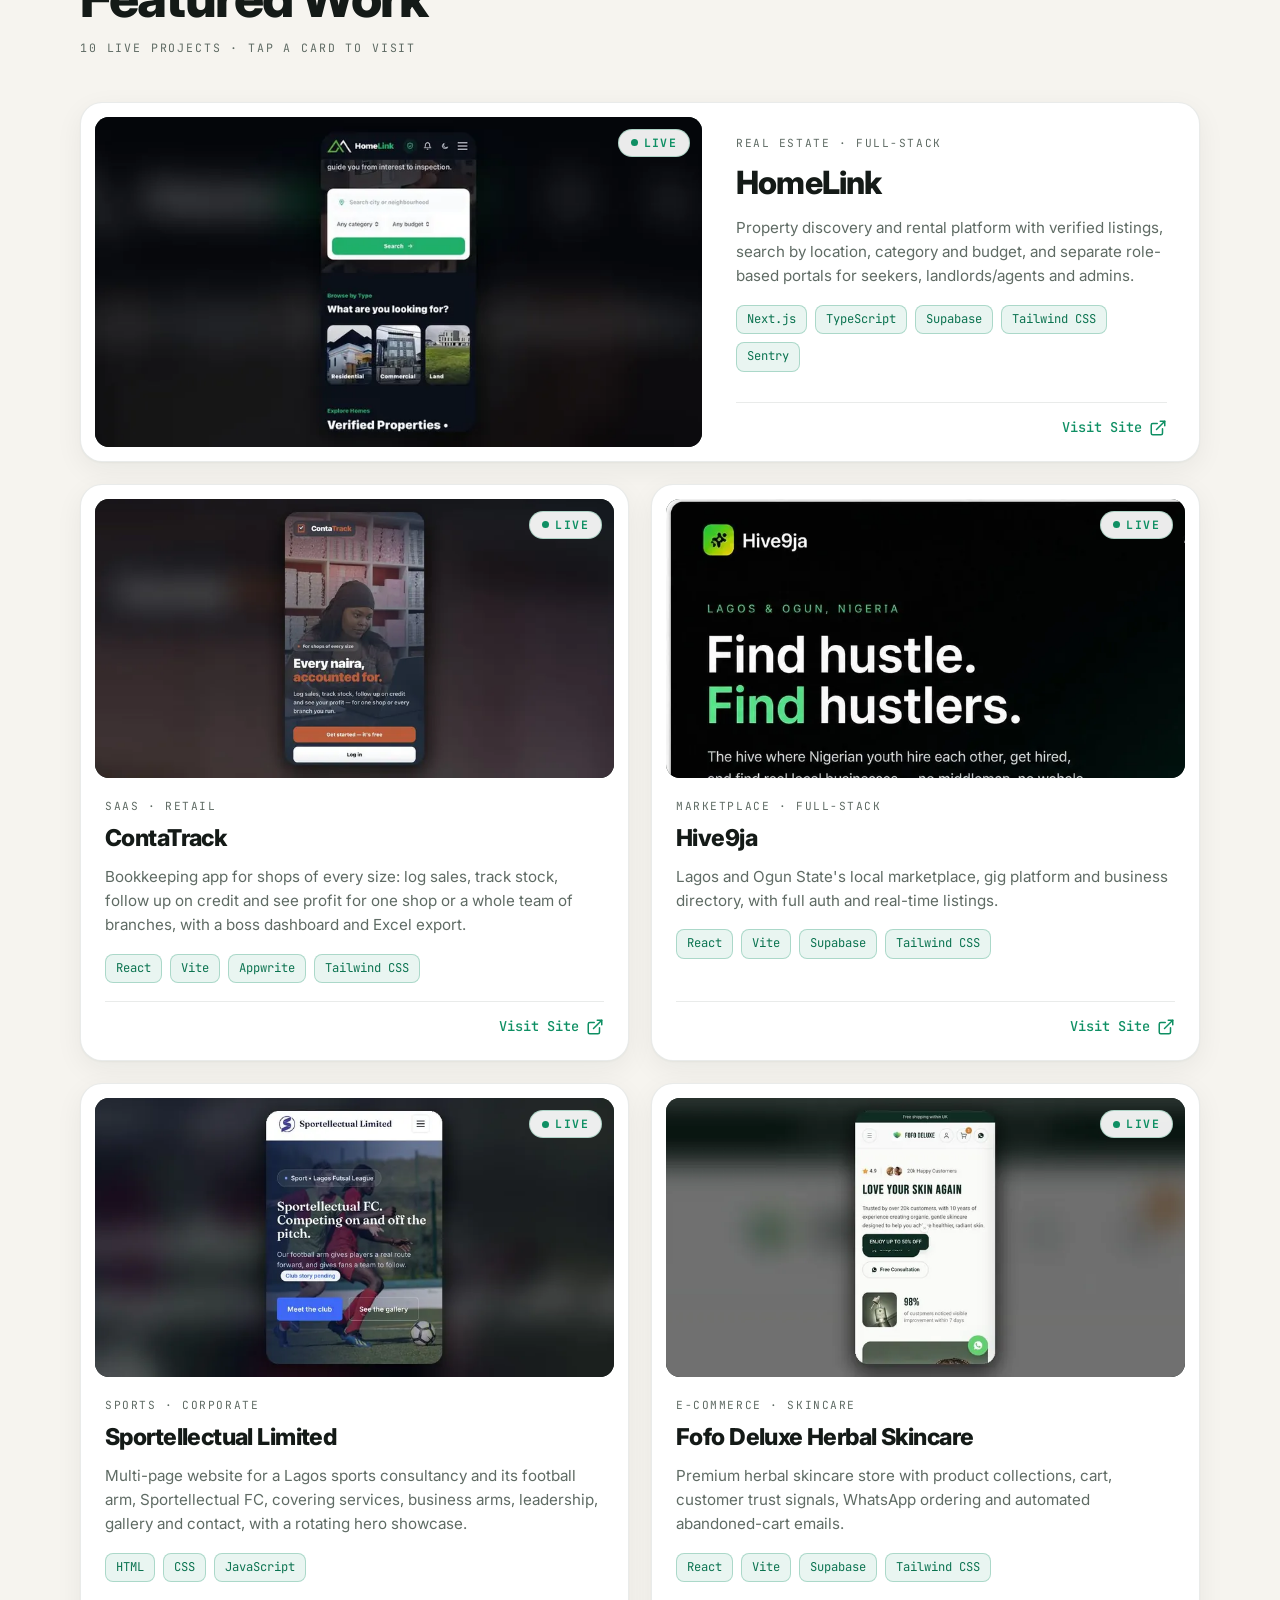
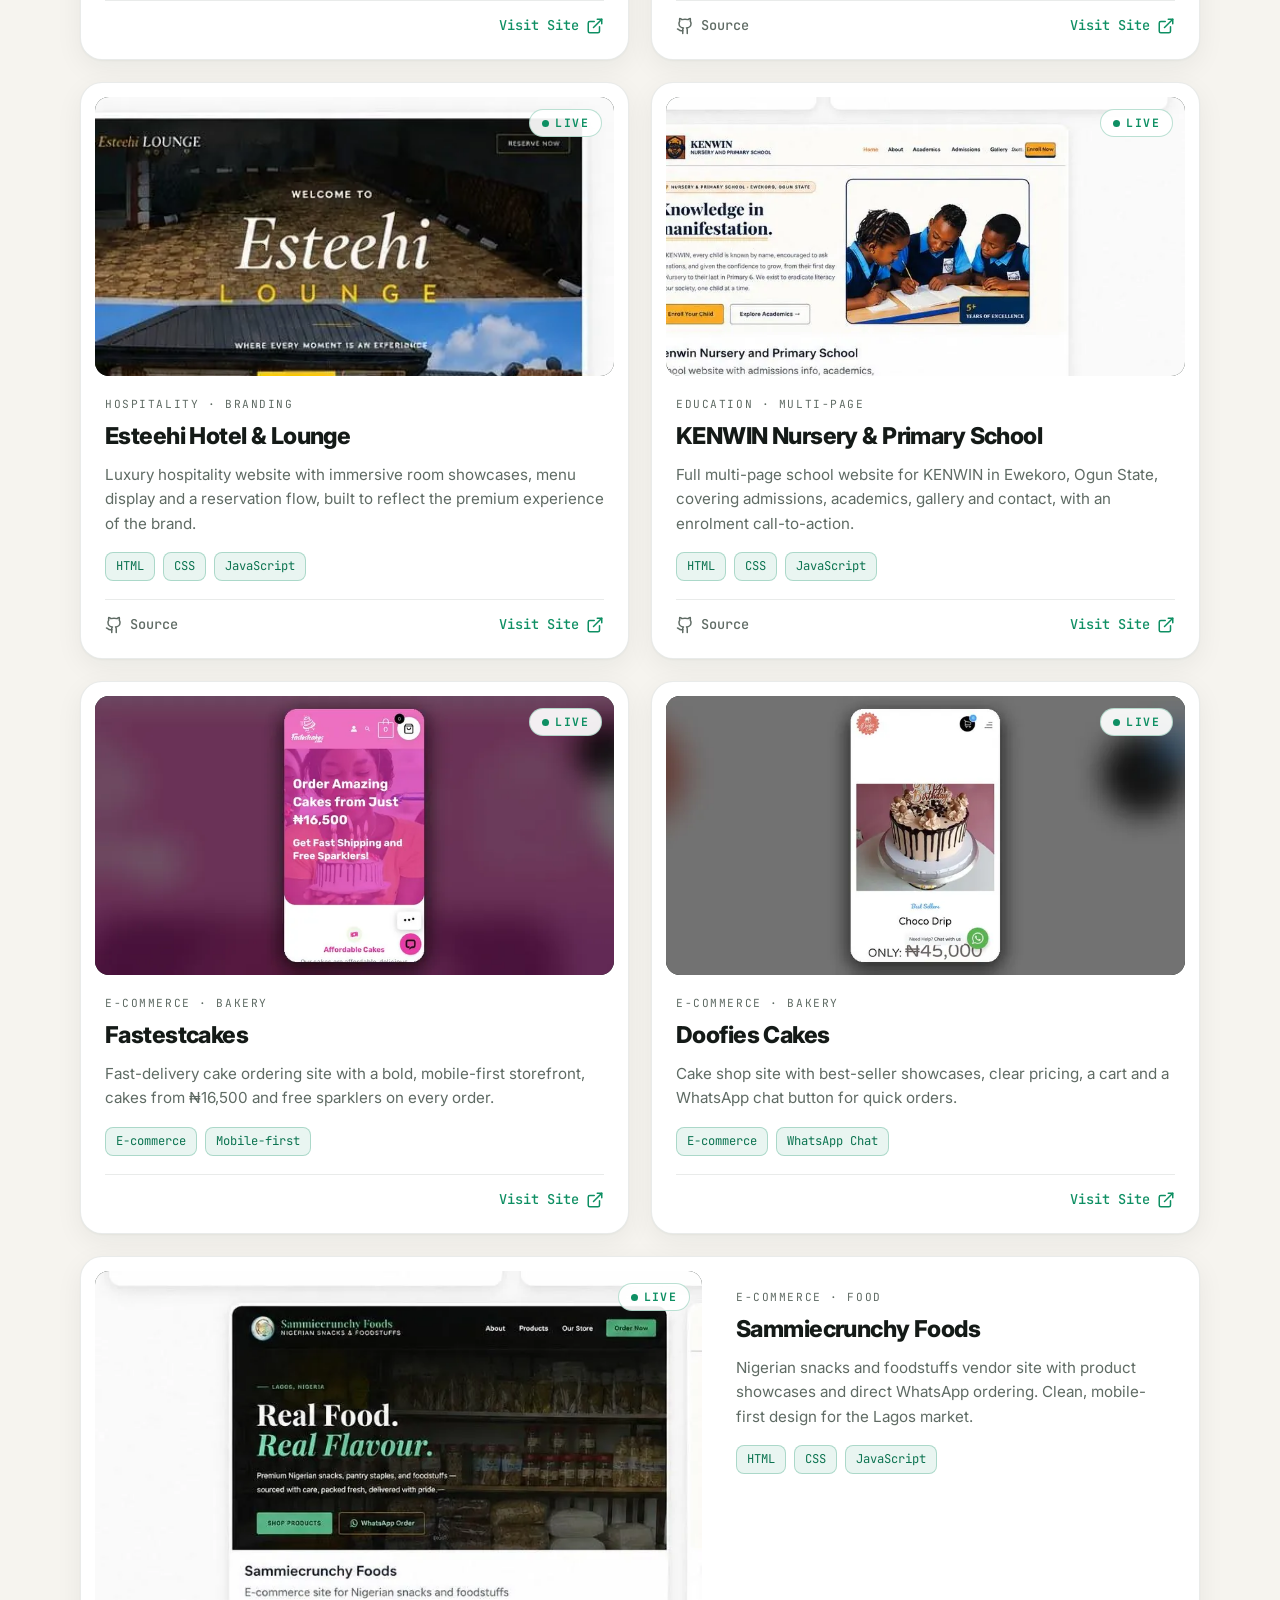
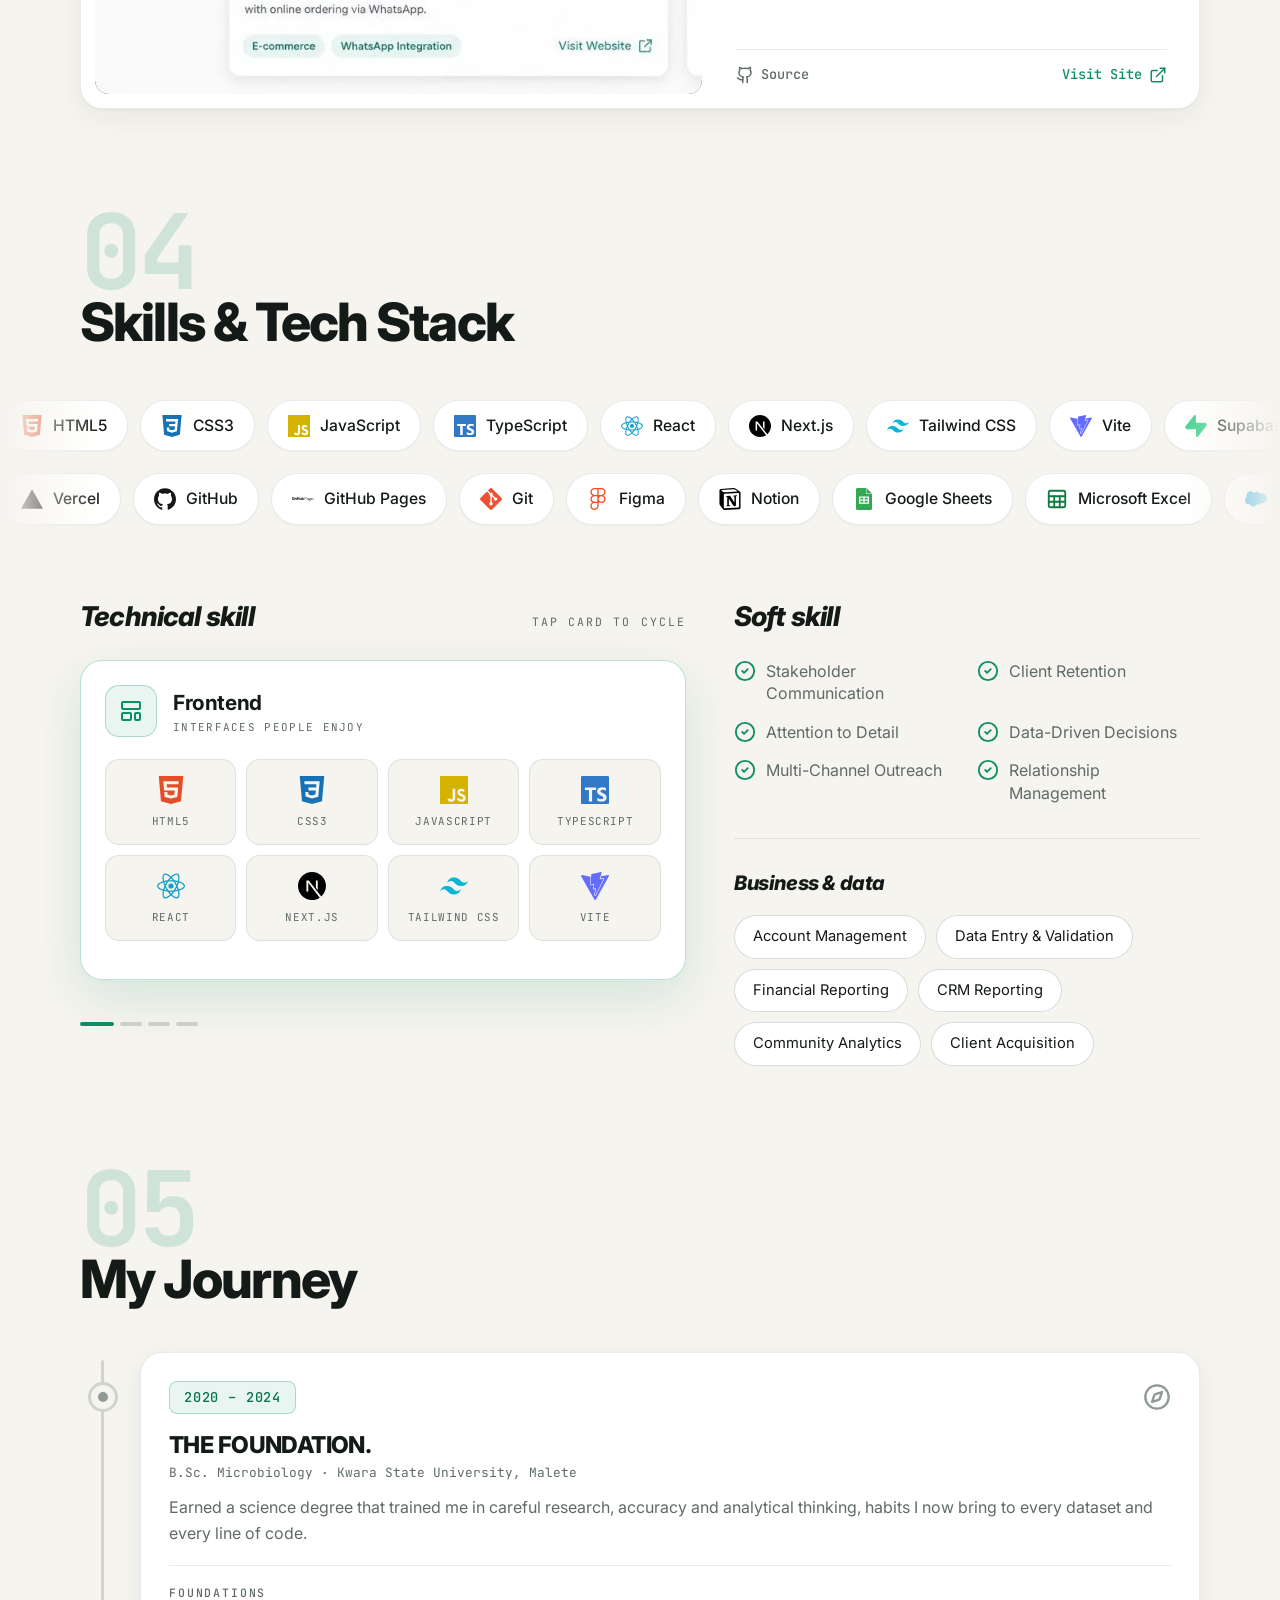
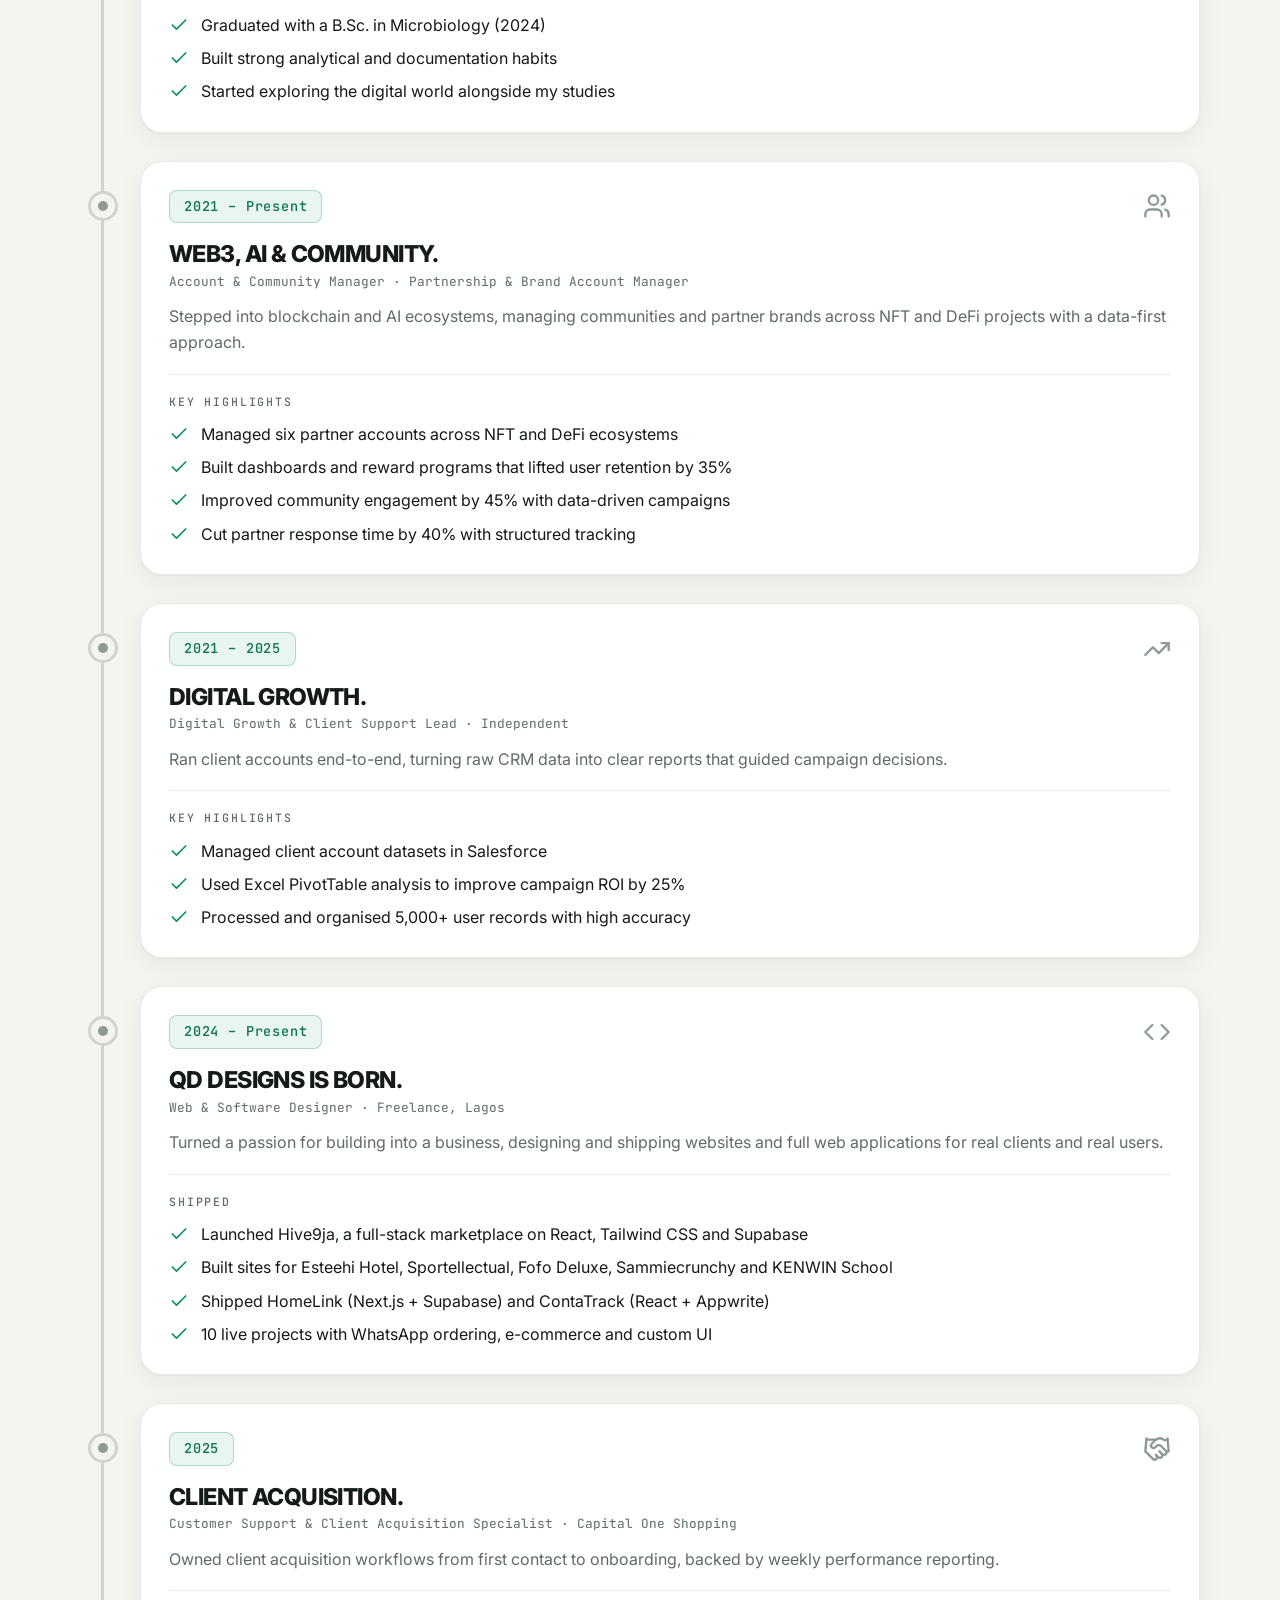
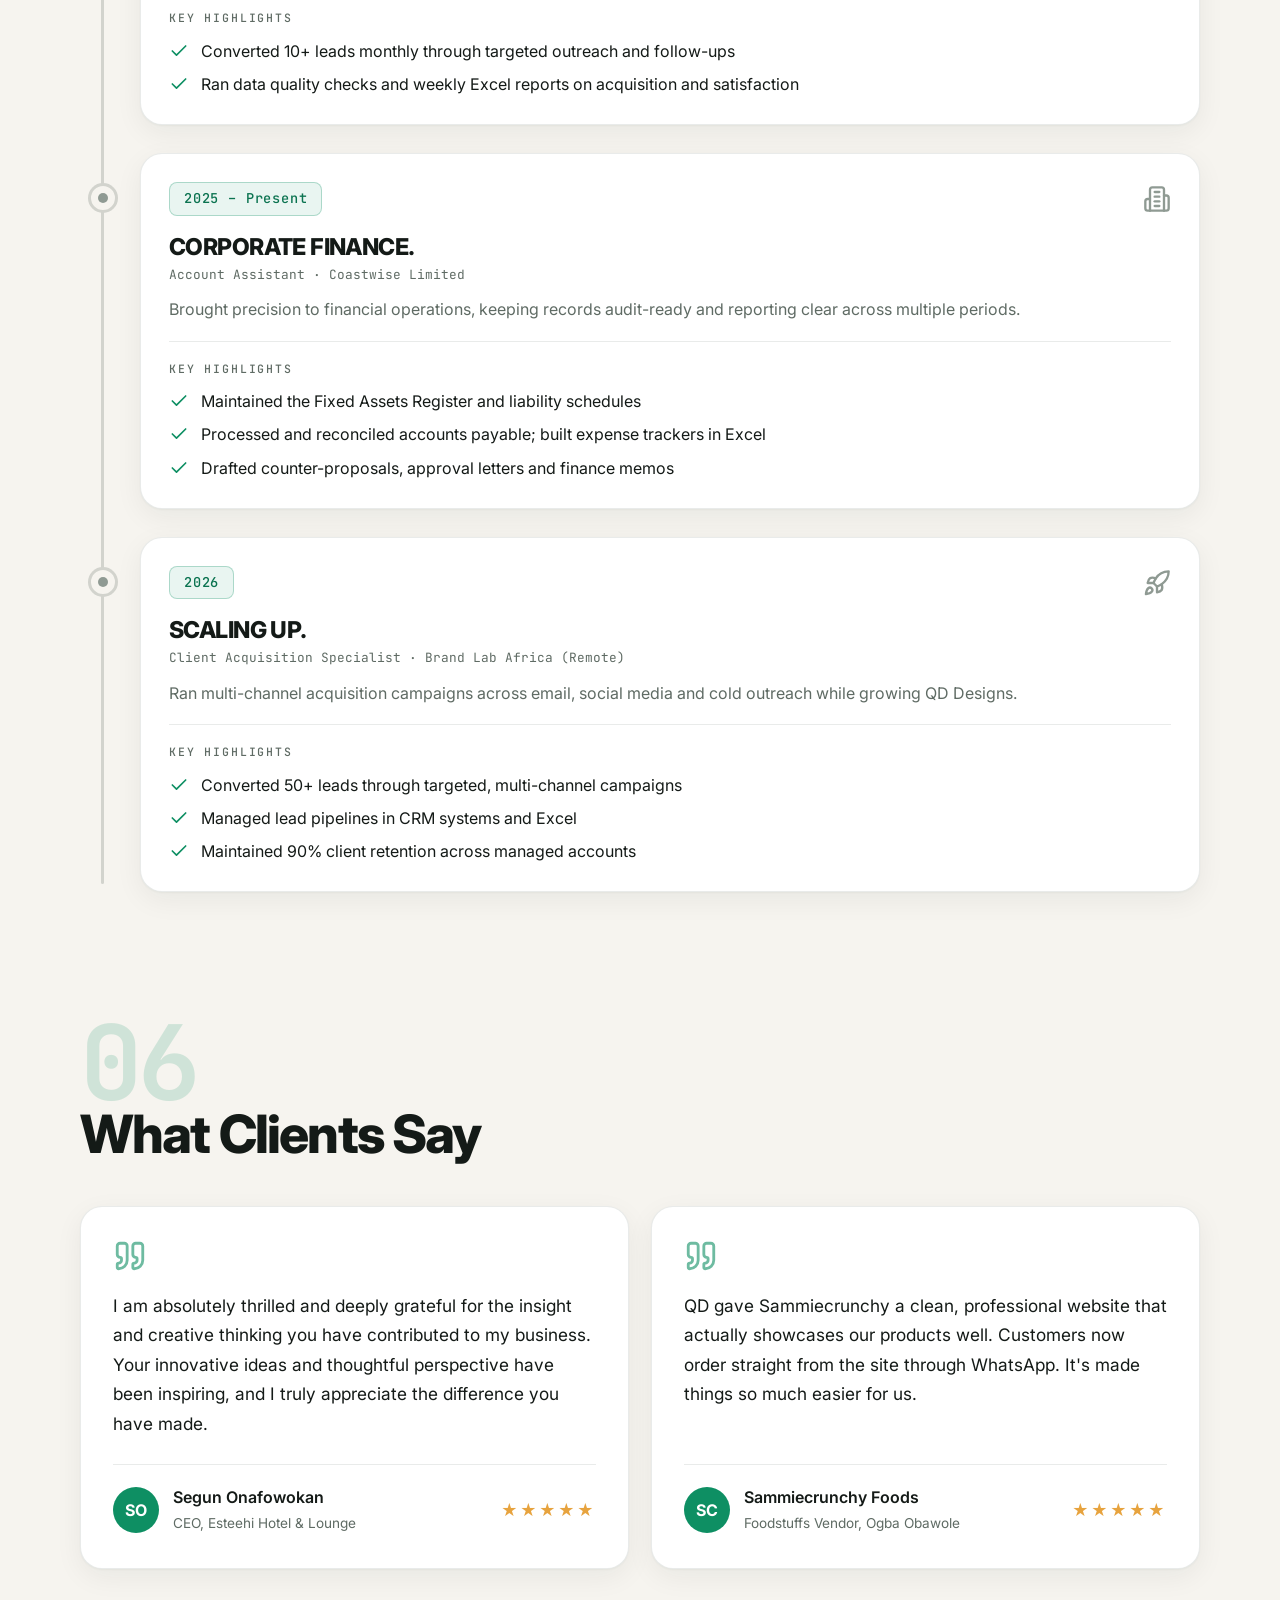
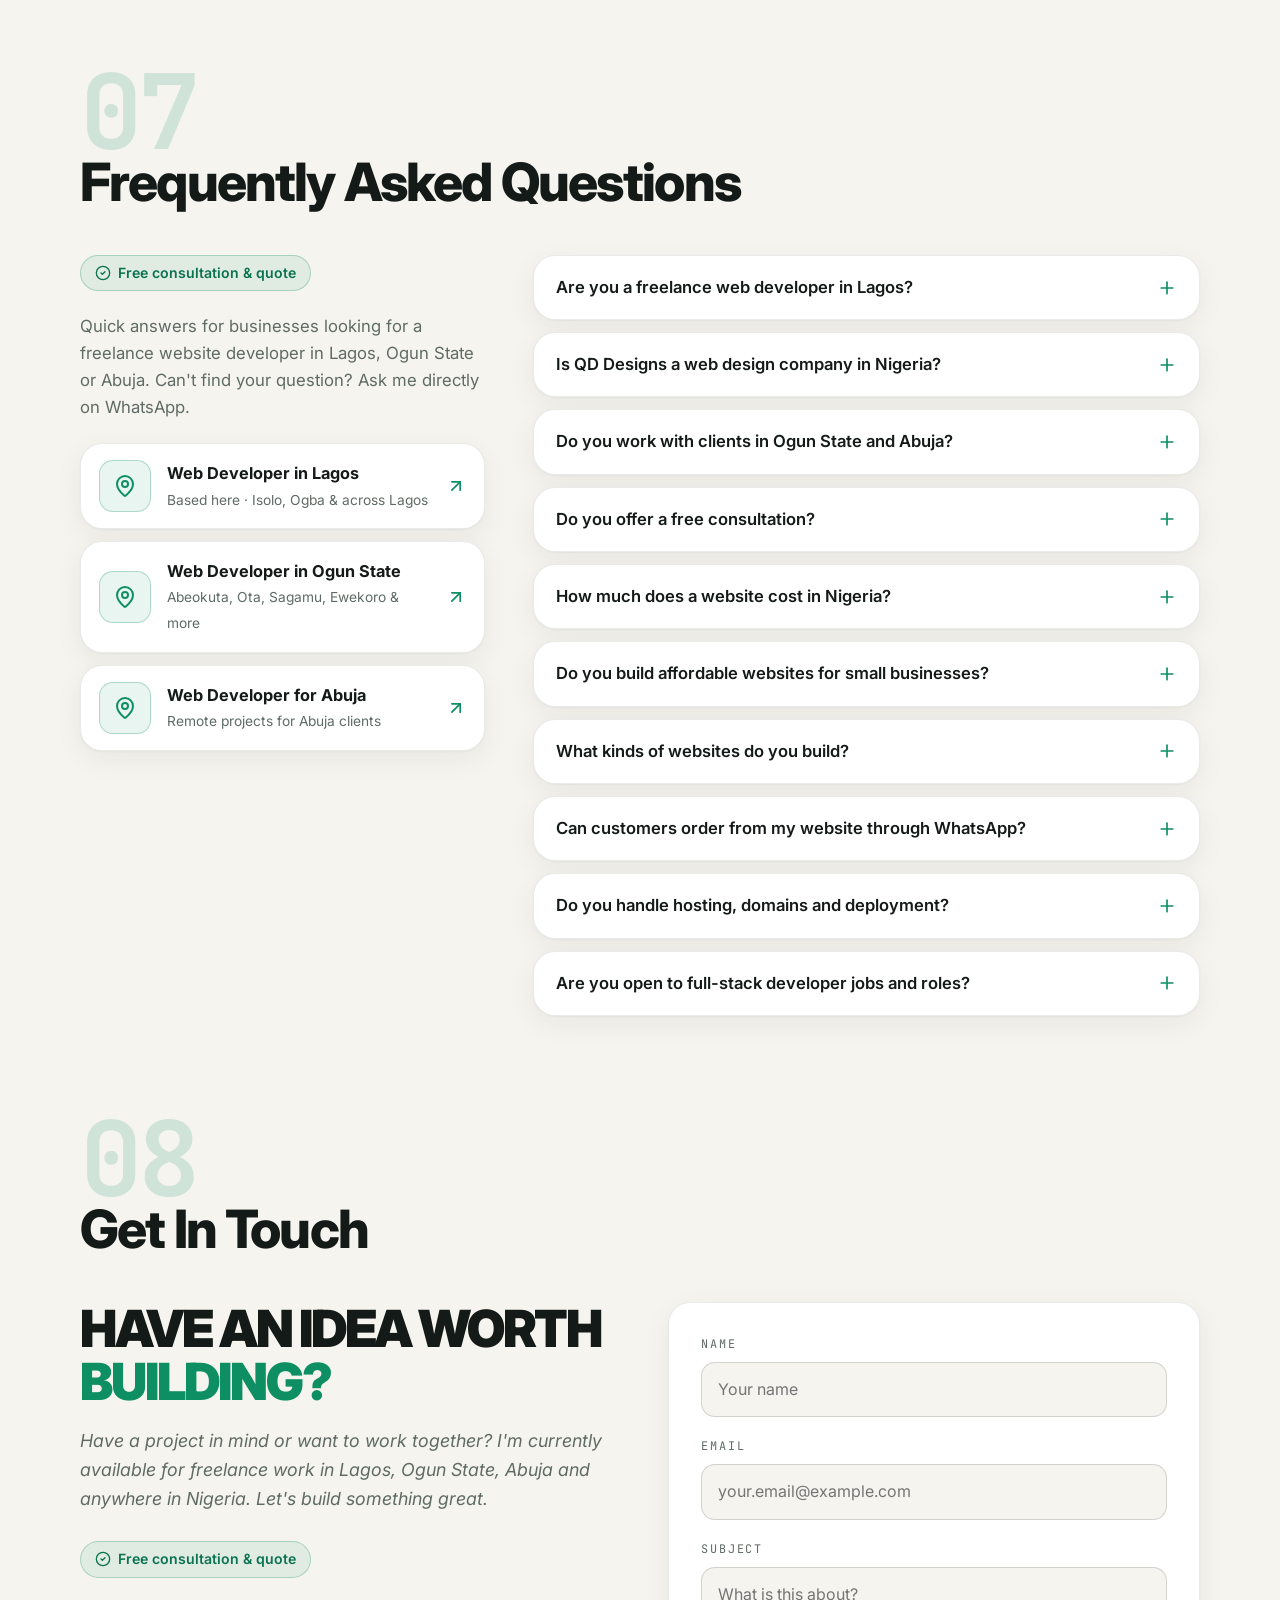
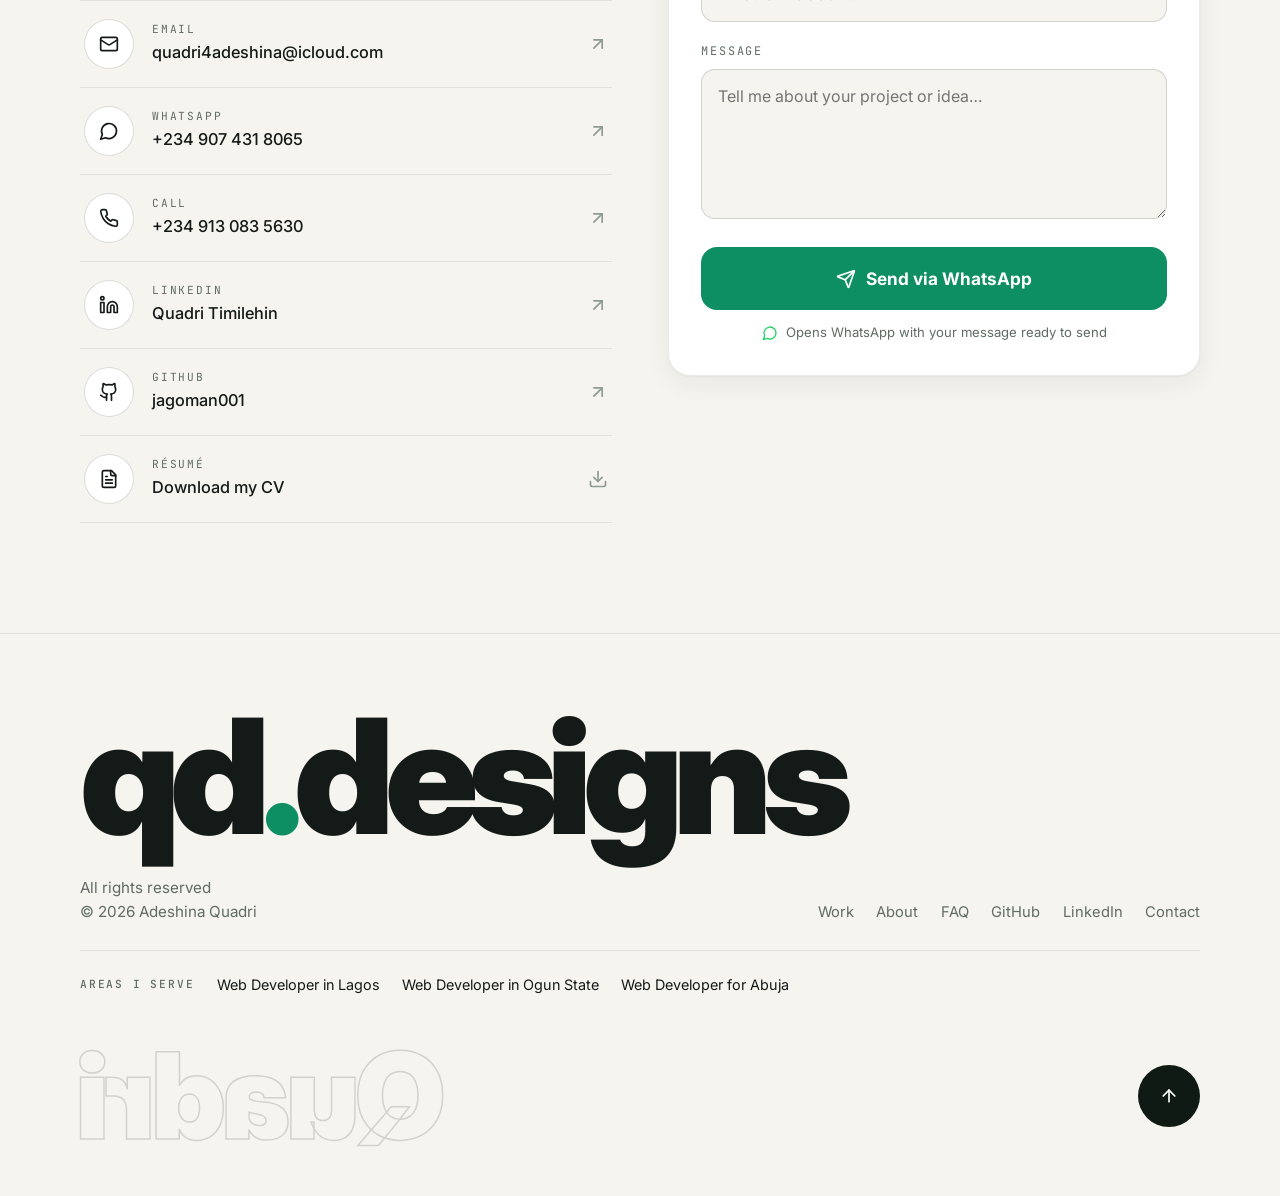
